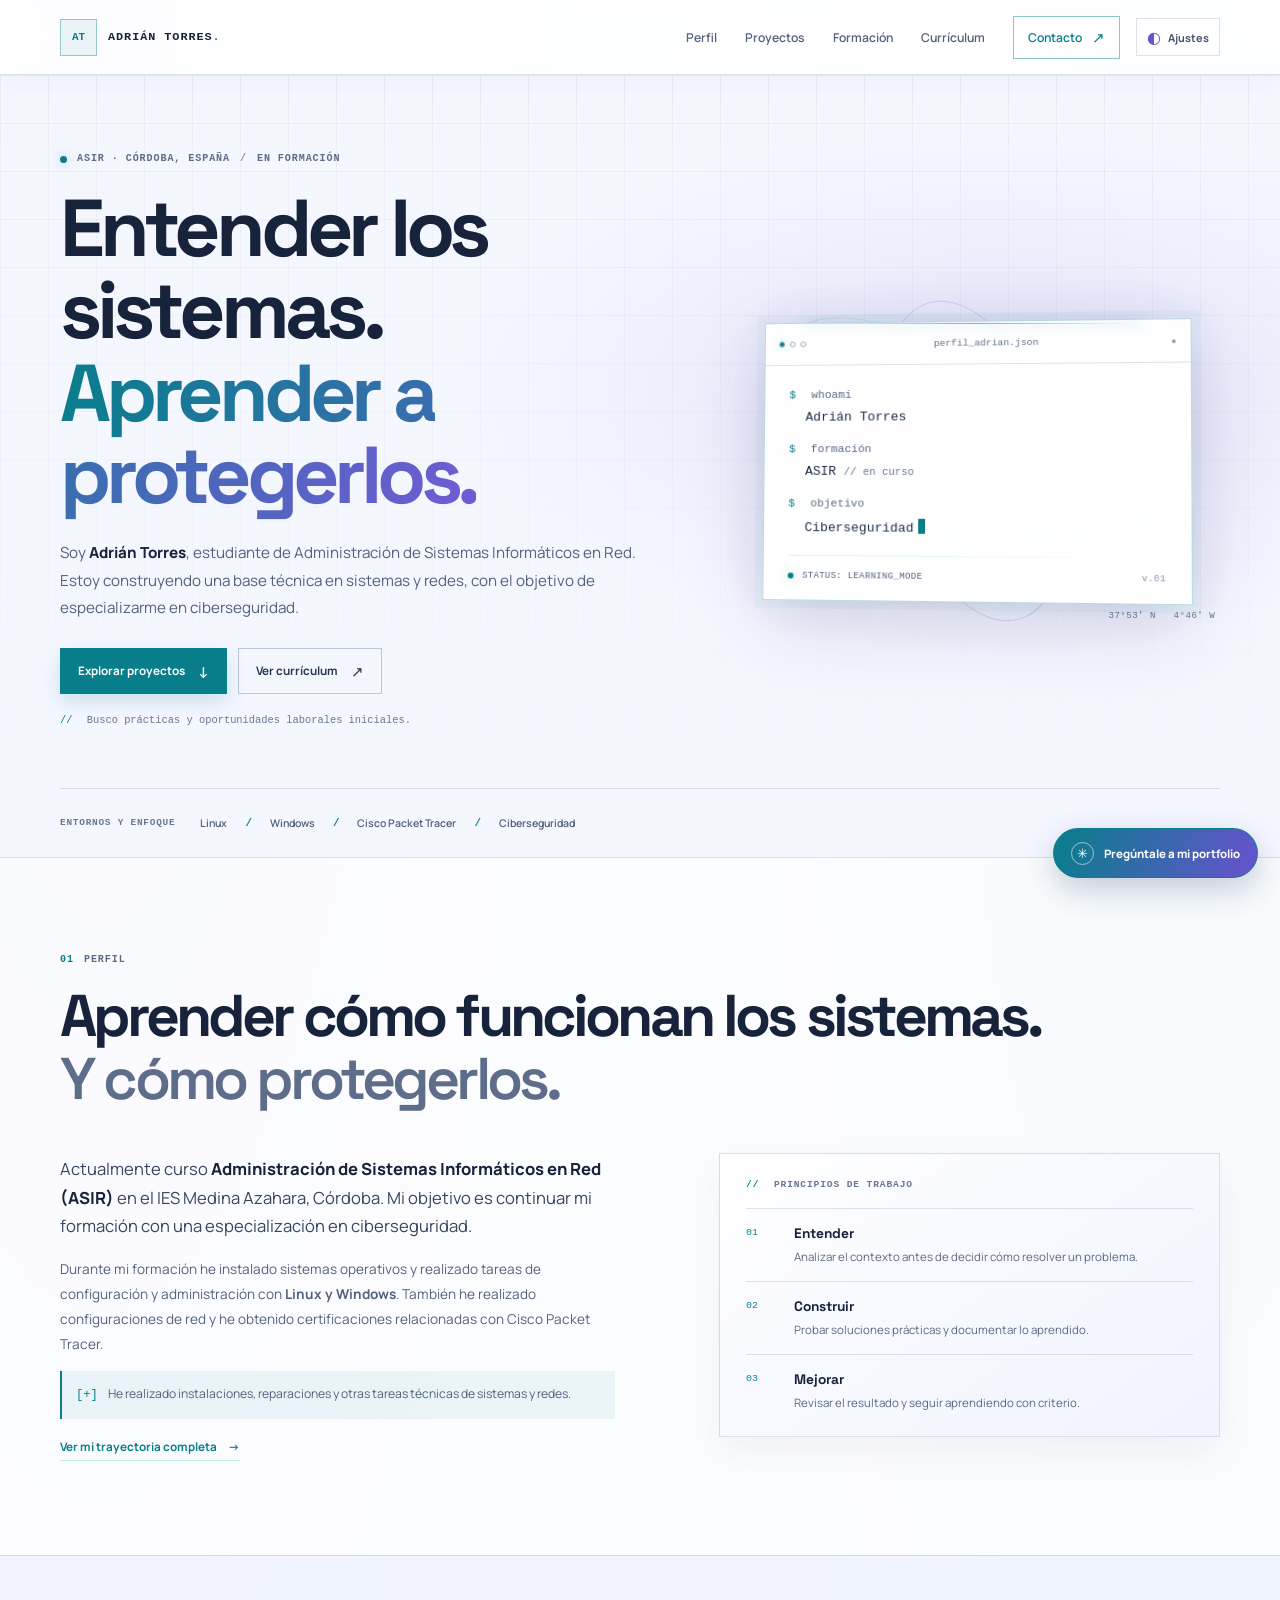
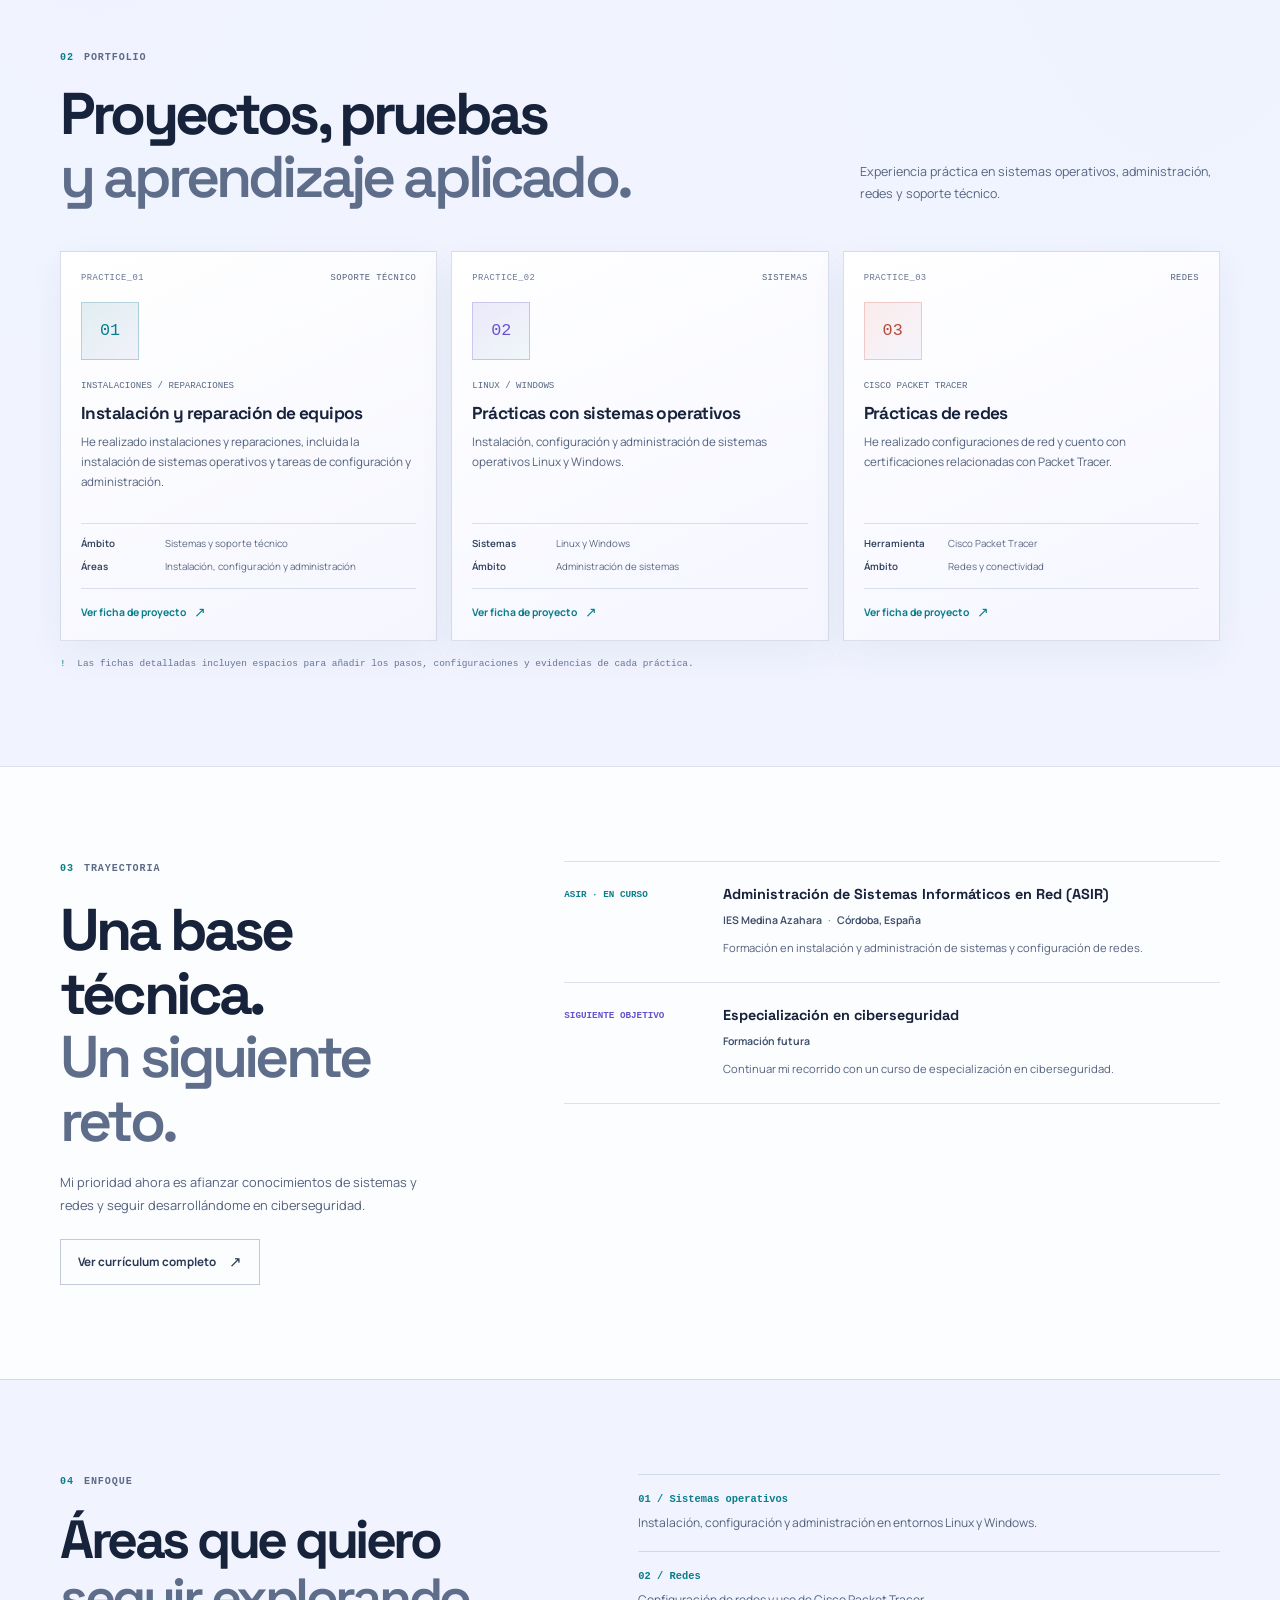
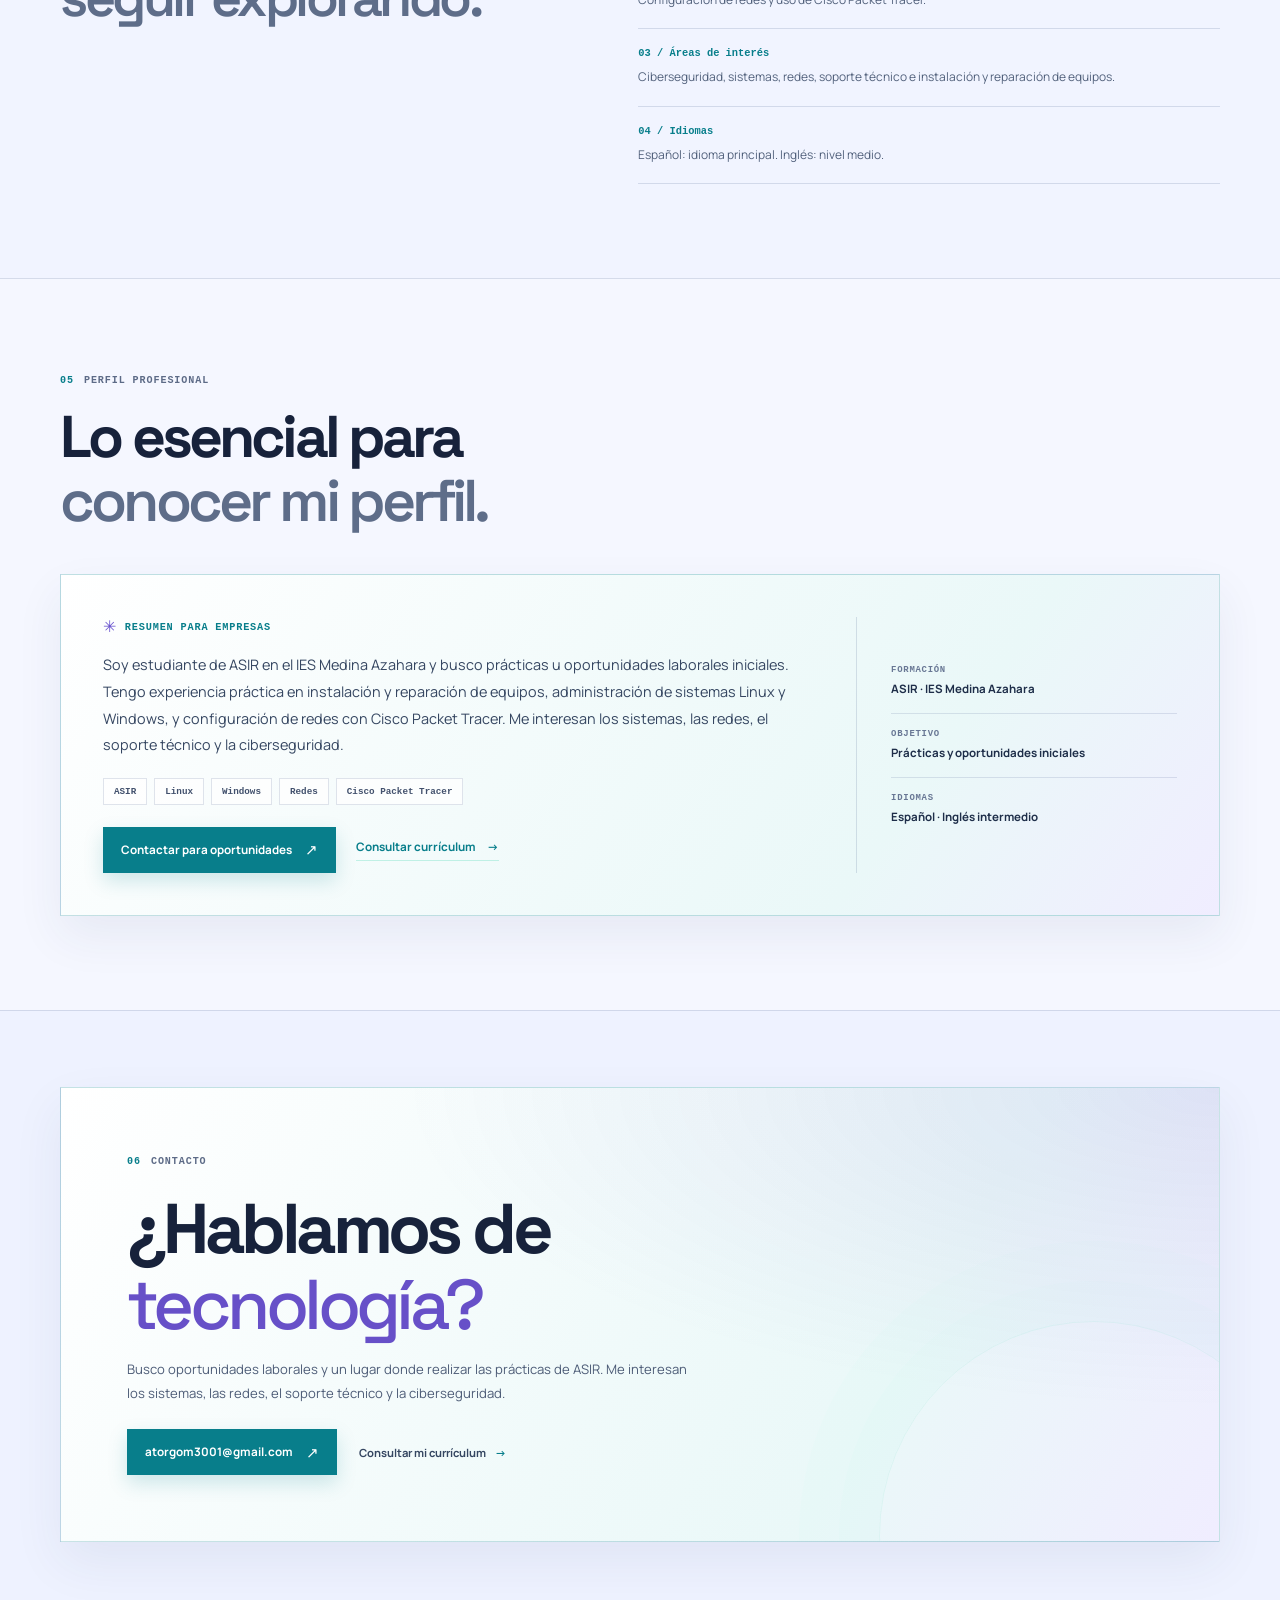
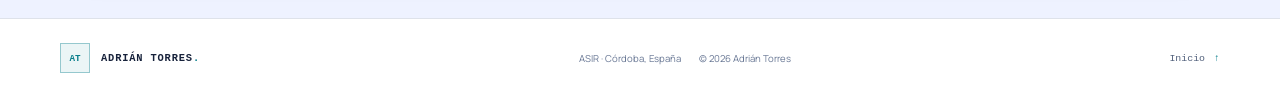
==== index.html @ 6e9e75c2 "Add files via upload" ====
<!doctype html>
<html lang="es">
  <head>
    <meta charset="utf-8">
    <meta name="viewport" content="width=device-width, initial-scale=1">
    <meta name="theme-color" content="#f5f7ff">
    <script>
      try {
        const savedTheme = localStorage.getItem("portfolio-theme");
        const savedLanguage = localStorage.getItem("portfolio-language");
        const savedMotion = localStorage.getItem("portfolio-motion");
        document.documentElement.dataset.theme = savedTheme === "dark" ? "dark" : "light";
        document.documentElement.dataset.animations = savedMotion === "off" ? "off" : "on";
        document.documentElement.lang = savedLanguage === "en" ? "en" : "es";
      } catch (_) {
        document.documentElement.dataset.theme = "light";
        document.documentElement.dataset.animations = "on";
      }
    </script>
    <meta name="description" content="Portfolio de Adrián Torres, estudiante de Administración de Sistemas Informáticos en Red con interés en ciberseguridad.">
    <meta property="og:type" content="website">
    <meta property="og:title" content="Adrián Torres — Sistemas y ciberseguridad">
    <meta property="og:description" content="Formación, proyectos y trayectoria de Adrián Torres.">
    <title>Adrián Torres — Sistemas y ciberseguridad</title>
    <link rel="icon" href="assets/favicon.svg" type="image/svg+xml">
    <link rel="preconnect" href="https://fonts.googleapis.com">
    <link rel="preconnect" href="https://fonts.gstatic.com" crossorigin>
    <link href="https://fonts.googleapis.com/css2?family=Manrope:wght@400;500;600;700;800&family=Space+Grotesk:wght@400;500;600;700&display=swap" rel="stylesheet">
    <link rel="stylesheet" href="css/styles.css">
    <script src="js/assistant-config.js" defer></script>
    <script src="js/main.js" defer></script>
  </head>

  <body>
    <a class="skip-link" href="#contenido">Saltar al contenido</a>

    <header class="site-header" id="inicio">
      <div class="container nav-shell">
        <a class="brand" href="#inicio" aria-label="Adrián Torres, inicio">
          <span class="brand-mark" aria-hidden="true">AT</span>
          <span class="brand-name">ADRIÁN TORRES<span class="brand-period">.</span></span>
        </a>

        <button class="menu-toggle" type="button" aria-expanded="false" aria-controls="primary-navigation">
          <span class="menu-toggle-label">Menú</span>
          <span class="menu-icon" aria-hidden="true"><span></span><span></span></span>
        </button>

        <nav class="nav-links" id="primary-navigation" aria-label="Navegación principal">
          <a href="#perfil">Perfil</a>
          <a href="#proyectos">Proyectos</a>
          <a href="#formacion">Formación</a>
          <a href="curriculum.html">Currículum</a>
          <a class="nav-cta" href="#contacto">Contacto <span aria-hidden="true">↗</span></a>
          <details class="preferences">
            <summary><span class="preferences-symbol" aria-hidden="true">◐</span><span>Ajustes</span></summary>
            <div class="preferences-panel">
              <fieldset class="preference-group">
                <legend>Idioma</legend>
                <div class="preference-options"><button type="button" data-language-choice="es" aria-pressed="true">ES</button><button type="button" data-language-choice="en" aria-pressed="false">EN</button></div>
              </fieldset>
              <fieldset class="preference-group">
                <legend>Aspecto</legend>
                <div class="preference-options"><button type="button" data-theme-choice="light" aria-pressed="true">Claro</button><button type="button" data-theme-choice="dark" aria-pressed="false">Oscuro</button></div>
              </fieldset>
              <fieldset class="preference-group">
                <legend>Movimiento</legend>
                <button class="motion-toggle" type="button" data-motion-toggle aria-pressed="true"><span class="motion-indicator" aria-hidden="true"></span><span data-motion-label>Animaciones: activadas</span></button>
              </fieldset>
            </div>
          </details>
        </nav>
      </div>
    </header>

    <main id="contenido">
      <section class="hero" aria-labelledby="hero-title">
        <div class="hero-grid container">
          <div class="hero-copy">
            <p class="eyebrow"><span class="status-dot" aria-hidden="true"></span> ASIR · Córdoba, España <span class="eyebrow-divider">/</span> En formación</p>
            <h1 id="hero-title">Entender los sistemas.<br><span class="highlight">Aprender a protegerlos.</span></h1>
            <p class="hero-intro">
              Soy <strong>Adrián Torres</strong>, estudiante de Administración de Sistemas Informáticos en Red.
              Estoy construyendo una base técnica en sistemas y redes, con el objetivo de especializarme en ciberseguridad.
            </p>
            <div class="hero-actions">
              <a class="button button-primary" href="#proyectos">Explorar proyectos <span aria-hidden="true">↓</span></a>
              <a class="button button-outline" href="curriculum.html">Ver currículum <span aria-hidden="true">↗</span></a>
            </div>
            <p class="hero-note"><span aria-hidden="true">//</span> Busco prácticas y oportunidades laborales iniciales.</p>
          </div>

          <div class="hero-visual" aria-label="Panel de perfil de Adrián Torres">
            <div class="visual-grid" aria-hidden="true"></div>
            <div class="scan-line" aria-hidden="true"></div>
            <div class="terminal-card">
              <div class="terminal-topbar">
                <span class="terminal-lights" aria-hidden="true"><i></i><i></i><i></i></span>
                <span>perfil_adrian.json</span>
                <span class="terminal-lock" aria-hidden="true">●</span>
              </div>
              <div class="terminal-body" aria-label="Datos del perfil">
                <p><span class="terminal-prompt">$</span> whoami</p>
                <p class="terminal-value">Adrián Torres</p>
                <p><span class="terminal-prompt">$</span> formación</p>
                <p class="terminal-value">ASIR <span class="terminal-comment">// en curso</span></p>
                <p><span class="terminal-prompt">$</span> objetivo</p>
                <p class="terminal-value">Ciberseguridad<span class="cursor" aria-hidden="true"></span></p>
                <div class="terminal-divider"></div>
                <div class="terminal-status"><span class="status-dot" aria-hidden="true"></span><span>STATUS: LEARNING_MODE</span><span class="terminal-version">v.01</span></div>
              </div>
            </div>
            <div class="visual-coordinate" aria-hidden="true">37°53' N&nbsp;&nbsp; 4°46' W</div>
            <div class="visual-orbit orbit-a" aria-hidden="true"></div>
            <div class="visual-orbit orbit-b" aria-hidden="true"></div>
          </div>
        </div>

        <div class="hero-bottom container" aria-label="Áreas de interés">
          <span class="hero-bottom-label">Entornos y enfoque</span>
          <span>Linux</span><span class="separator" aria-hidden="true">/</span>
          <span>Windows</span><span class="separator" aria-hidden="true">/</span>
          <span>Cisco Packet Tracer</span><span class="separator" aria-hidden="true">/</span>
          <span>Ciberseguridad</span>
        </div>
      </section>

      <section class="section section-about" id="perfil" aria-labelledby="about-title">
        <div class="container">
          <div class="section-heading">
            <p class="eyebrow"><span class="section-index">01</span> Perfil</p>
            <h2 id="about-title">Aprender cómo funcionan los sistemas.<br><span class="muted-heading">Y cómo protegerlos.</span></h2>
          </div>
          <div class="about-grid">
            <div class="about-text">
              <p class="lead-copy">
                Actualmente curso <strong>Administración de Sistemas Informáticos en Red (ASIR)</strong>
                en el IES Medina Azahara, Córdoba. Mi objetivo es continuar mi formación con una especialización en ciberseguridad.
              </p>
              <p>
                Durante mi formación he instalado sistemas operativos y realizado tareas de configuración y administración
                con <strong>Linux y Windows</strong>. También he realizado configuraciones de red y he obtenido
                certificaciones relacionadas con Cisco Packet Tracer.
              </p>
              <p class="about-note"><span aria-hidden="true">[+]</span> He realizado instalaciones, reparaciones y otras tareas técnicas de sistemas y redes.</p>
              <a class="inline-link" href="curriculum.html">Ver mi trayectoria completa <span aria-hidden="true">→</span></a>
            </div>
            <div class="values-card">
              <p class="card-overline"><span aria-hidden="true">//</span> Principios de trabajo</p>
              <div class="value-row"><span class="value-number">01</span><div><h3>Entender</h3><p>Analizar el contexto antes de decidir cómo resolver un problema.</p></div></div>
              <div class="value-row"><span class="value-number">02</span><div><h3>Construir</h3><p>Probar soluciones prácticas y documentar lo aprendido.</p></div></div>
              <div class="value-row"><span class="value-number">03</span><div><h3>Mejorar</h3><p>Revisar el resultado y seguir aprendiendo con criterio.</p></div></div>
            </div>
          </div>
        </div>
      </section>

      <section class="section section-work" id="proyectos" aria-labelledby="projects-title">
        <div class="container">
          <div class="section-heading heading-inline">
            <div><p class="eyebrow"><span class="section-index">02</span> Portfolio</p><h2 id="projects-title">Proyectos, pruebas<br><span class="muted-heading">y aprendizaje aplicado.</span></h2></div>
            <p class="heading-aside">Experiencia práctica en sistemas operativos, administración, redes y soporte técnico.</p>
          </div>

          <div class="project-grid">
            <article class="project-card project-template">
              <div class="project-card-top"><span class="project-index">PRACTICE_01</span><span class="project-state">SOPORTE TÉCNICO</span></div>
              <div class="project-icon" aria-hidden="true">01</div>
              <p class="project-type">INSTALACIONES / REPARACIONES</p>
              <h3>Instalación y reparación de equipos</h3>
              <p class="project-description">He realizado instalaciones y reparaciones, incluida la instalación de sistemas operativos y tareas de configuración y administración.</p>
              <div class="project-details"><p><strong>Ámbito</strong><span>Sistemas y soporte técnico</span></p><p><strong>Áreas</strong><span>Instalación, configuración y administración</span></p></div>
              <a class="project-link" href="curriculum.html#portfolio">Ver ficha de proyecto <span aria-hidden="true">↗</span></a>
            </article>

            <article class="project-card project-template">
              <div class="project-card-top"><span class="project-index">PRACTICE_02</span><span class="project-state">SISTEMAS</span></div>
              <div class="project-icon icon-network" aria-hidden="true">02</div>
              <p class="project-type">LINUX / WINDOWS</p>
              <h3>Prácticas con sistemas operativos</h3>
              <p class="project-description">Instalación, configuración y administración de sistemas operativos Linux y Windows.</p>
              <div class="project-details"><p><strong>Sistemas</strong><span>Linux y Windows</span></p><p><strong>Ámbito</strong><span>Administración de sistemas</span></p></div>
              <a class="project-link" href="curriculum.html#portfolio">Ver ficha de proyecto <span aria-hidden="true">↗</span></a>
            </article>

            <article class="project-card project-template">
              <div class="project-card-top"><span class="project-index">PRACTICE_03</span><span class="project-state">REDES</span></div>
              <div class="project-icon icon-code" aria-hidden="true">03</div>
              <p class="project-type">CISCO PACKET TRACER</p>
              <h3>Prácticas de redes</h3>
              <p class="project-description">He realizado configuraciones de red y cuento con certificaciones relacionadas con Packet Tracer.</p>
              <div class="project-details"><p><strong>Herramienta</strong><span>Cisco Packet Tracer</span></p><p><strong>Ámbito</strong><span>Redes y conectividad</span></p></div>
              <a class="project-link" href="curriculum.html#portfolio">Ver ficha de proyecto <span aria-hidden="true">↗</span></a>
            </article>
          </div>
          <p class="section-footnote"><span aria-hidden="true">!</span> Las fichas detalladas incluyen espacios para añadir los pasos, configuraciones y evidencias de cada práctica.</p>
        </div>
      </section>

      <section class="section section-experience" id="formacion" aria-labelledby="education-title">
        <div class="container experience-grid">
          <div class="experience-intro">
            <p class="eyebrow"><span class="section-index">03</span> Trayectoria</p>
            <h2 id="education-title">Una base técnica.<br><span class="muted-heading">Un siguiente reto.</span></h2>
            <p>Mi prioridad ahora es afianzar conocimientos de sistemas y redes y seguir desarrollándome en ciberseguridad.</p>
            <a class="button button-outline" href="curriculum.html">Ver currículum completo <span aria-hidden="true">↗</span></a>
          </div>
          <div class="timeline">
            <article class="timeline-item">
              <div class="timeline-date">ASIR · EN CURSO</div>
              <div><h3>Administración de Sistemas Informáticos en Red (ASIR)</h3><p class="timeline-org">IES Medina Azahara <span>·</span> Córdoba, España</p><p>Formación en instalación y administración de sistemas y configuración de redes.</p></div>
            </article>
            <article class="timeline-item timeline-next">
              <div class="timeline-date">SIGUIENTE OBJETIVO</div>
              <div><h3>Especialización en ciberseguridad</h3><p class="timeline-org">Formación futura</p><p>Continuar mi recorrido con un curso de especialización en ciberseguridad.</p></div>
            </article>
          </div>
        </div>
      </section>

      <section class="section section-skills" id="intereses" aria-labelledby="skills-title">
        <div class="container skills-grid">
          <div><p class="eyebrow"><span class="section-index">04</span> Enfoque</p><h2 id="skills-title">Áreas que quiero<br><span class="muted-heading">seguir explorando.</span></h2></div>
          <div class="skills-content">
            <div class="skill-group"><h3>01 / Sistemas operativos</h3><p>Instalación, configuración y administración en entornos Linux y Windows.</p></div>
            <div class="skill-group"><h3>02 / Redes</h3><p>Configuración de redes y uso de Cisco Packet Tracer.</p></div>
            <div class="skill-group"><h3>03 / Áreas de interés</h3><p>Ciberseguridad, sistemas, redes, soporte técnico e instalación y reparación de equipos.</p></div>
            <div class="skill-group"><h3>04 / Idiomas</h3><p>Español: idioma principal. Inglés: nivel medio.</p></div>
          </div>
        </div>
      </section>

      <section class="section section-employer" id="resumen-empresa" aria-labelledby="employer-title">
        <div class="container">
          <div class="section-heading">
            <p class="eyebrow"><span class="section-index">05</span> Perfil profesional</p>
            <h2 id="employer-title">Lo esencial para<br><span class="muted-heading">conocer mi perfil.</span></h2>
          </div>
          <div class="employer-summary-card">
            <div class="employer-summary-main">
              <p class="summary-label"><span aria-hidden="true">✳</span> Resumen para empresas</p>
              <p class="summary-copy">Soy estudiante de ASIR en el IES Medina Azahara y busco prácticas u oportunidades laborales iniciales. Tengo experiencia práctica en instalación y reparación de equipos, administración de sistemas Linux y Windows, y configuración de redes con Cisco Packet Tracer. Me interesan los sistemas, las redes, el soporte técnico y la ciberseguridad.</p>
        <div class="summary-tags" aria-label="Áreas y herramientas"><span>ASIR</span><span>Linux</span><span>Windows</span><span>Redes</span><span>Cisco Packet Tracer</span></div>
              <div class="summary-actions">
                <a class="button button-primary" href="mailto:atorgom3001@gmail.com?subject=Oportunidad%20profesional">Contactar para oportunidades <span aria-hidden="true">↗</span></a>
                <a class="inline-link" href="curriculum.html">Consultar currículum <span aria-hidden="true">→</span></a>
              </div>
            </div>
            <aside class="employer-facts" aria-label="Datos destacados">
              <div><span>Formación</span><strong>ASIR · IES Medina Azahara</strong></div>
              <div><span>Objetivo</span><strong>Prácticas y oportunidades iniciales</strong></div>
              <div><span>Idiomas</span><strong>Español · Inglés intermedio</strong></div>
            </aside>
          </div>
        </div>
      </section>

      <section class="contact-section" id="contacto" aria-labelledby="contact-title">
        <div class="container contact-card">
          <p class="eyebrow"><span class="section-index">06</span> Contacto</p>
          <h2 id="contact-title">¿Hablamos de<br><span>tecnología?</span></h2>
          <p class="contact-copy">Busco oportunidades laborales y un lugar donde realizar las prácticas de ASIR. Me interesan los sistemas, las redes, el soporte técnico y la ciberseguridad.</p>
          <div class="contact-actions">
            <a class="button button-primary" href="mailto:atorgom3001@gmail.com?subject=Oportunidad%20profesional">atorgom3001@gmail.com <span aria-hidden="true">↗</span></a>
            <a class="contact-secondary" href="curriculum.html">Consultar mi currículum <span aria-hidden="true">→</span></a>
          </div>
        </div>
      </section>
    </main>

    <footer class="site-footer">
      <div class="container footer-inner">
        <a class="brand footer-brand" href="#inicio"><span class="brand-mark" aria-hidden="true">AT</span><span class="brand-name">ADRIÁN TORRES<span class="brand-period">.</span></span></a>
        <p><span>ASIR · Córdoba, España</span><span>© <span id="current-year"></span> Adrián Torres</span></p>
        <a class="back-top" href="#inicio">Inicio <span aria-hidden="true">↑</span></a>
      </div>
    </footer>

    <div class="assistant-widget" data-assistant-widget>
      <button class="assistant-launcher" type="button" data-assistant-open aria-expanded="false" aria-controls="assistant-panel">
        <span class="assistant-launcher-icon" aria-hidden="true">✳</span><span>Pregúntale a mi portfolio</span>
      </button>
      <section class="assistant-panel" id="assistant-panel" data-assistant-panel aria-labelledby="assistant-title" hidden>
        <header class="assistant-header">
          <div><p class="assistant-overline"><span class="assistant-live-dot" aria-hidden="true"></span> Asistente del portfolio</p><h2 id="assistant-title">¿Qué quieres saber de Adrián?</h2></div>
          <button class="assistant-close" type="button" data-assistant-close aria-label="Cerrar asistente">×</button>
        </header>
        <p class="assistant-scope">Responde solo sobre Adrián y la información publicada en este portfolio.</p>
        <div class="assistant-suggestions" data-assistant-suggestions aria-label="Preguntas sugeridas">
          <button type="button" data-assistant-question-es="¿Qué conocimientos tiene Adrián?" data-assistant-question-en="What skills does Adrián have?">¿Qué conocimientos tiene?</button>
          <button type="button" data-assistant-question-es="¿Qué oportunidades busca Adrián?" data-assistant-question-en="What opportunities is Adrián looking for?">¿Qué oportunidades busca?</button>
          <button type="button" data-assistant-question-es="¿Qué proyectos aparecen en el portfolio?" data-assistant-question-en="What projects are in the portfolio?">¿Qué proyectos aparecen?</button>
        </div>
        <div class="assistant-messages" data-assistant-messages role="log" aria-live="polite" aria-relevant="additions">
          <p class="assistant-welcome">Hola. Puedo responder preguntas sobre el perfil, los conocimientos, la formación y los proyectos de Adrián.</p>
        </div>
        <p class="assistant-status" data-assistant-status role="status" aria-live="polite"></p>
        <form class="assistant-form" data-assistant-form>
          <label class="sr-only" for="assistant-question">Escribe una pregunta sobre Adrián</label>
          <input id="assistant-question" name="question" type="text" maxlength="500" placeholder="Escribe una pregunta sobre Adrián…" autocomplete="off" required>
          <button type="submit" aria-label="Enviar pregunta">Enviar <span aria-hidden="true">↑</span></button>
        </form>
        <p class="assistant-privacy">Asistente IA · Las preguntas se envían a un servicio de IA; no incluyas información personal o sensible.</p>
      </section>
    </div>
  </body>
</html>
---- css/styles.css ----
@charset "UTF-8";

:root {
  color-scheme: light;
  font-family: "Manrope", Inter, "Segoe UI", Roboto, Helvetica, Arial, sans-serif;
  font-synthesis: none;
  text-rendering: optimizeLegibility;
  --bg: #f5f7ff;
  --bg-raised: #ffffff;
  --panel: #ffffff;
  --panel-soft: #edf1ff;
  --ink: #17223b;
  --text: #45536e;
  --muted: #687794;
  --line: rgb(52 75 125 / 16%);
  --cyan: #087e8b;
  --blue: #6852ce;
  --content: 1160px;
  --mono: "SFMono-Regular", Consolas, "Liberation Mono", monospace;
}

*, *::before, *::after { box-sizing: border-box; }
html { scroll-behavior: smooth; scroll-padding-top: 88px; }
body { min-width: 320px; margin: 0; overflow-x: hidden; background: radial-gradient(ellipse at 12% 4%, rgb(105 88 170 / 8%), transparent 30%), var(--bg); color: var(--ink); }
body, button, a { -webkit-tap-highlight-color: transparent; }
::selection { background: rgb(119 224 199 / 30%); color: #fff; }
img { display: block; max-width: 100%; }
a { color: inherit; }
button { font: inherit; }

.container { width: min(var(--content), calc(100% - 64px)); margin-inline: auto; }
.skip-link { position: fixed; z-index: 30; top: 12px; left: 12px; transform: translateY(-160%); padding: 11px 15px; border: 1px solid var(--cyan); background: var(--bg); color: var(--ink); font-weight: 700; }
.skip-link:focus { transform: translateY(0); }
:focus-visible { outline: 3px solid var(--cyan); outline-offset: 4px; }

.site-header { position: sticky; z-index: 10; top: 0; border-bottom: 1px solid var(--line); background: rgb(8 12 24 / 92%); backdrop-filter: blur(16px); }
.nav-shell { min-height: 74px; display: flex; align-items: center; justify-content: space-between; gap: 28px; }
.brand { display: inline-flex; align-items: center; gap: 11px; text-decoration: none; }
.brand-mark { width: 37px; height: 37px; display: grid; place-items: center; border: 1px solid rgb(119 224 199 / 45%); background: rgb(119 224 199 / 7%); color: var(--cyan); font-family: var(--mono); font-size: .68rem; font-weight: 700; }
.brand-name { color: var(--ink); font-family: var(--mono); font-size: .74rem; font-weight: 700; letter-spacing: .08em; }
.brand-period { color: var(--cyan); }
.nav-links { display: flex; align-items: center; gap: 28px; }
.nav-links a { color: #9db0c1; font-size: .76rem; font-weight: 600; text-decoration: none; transition: color .16s ease; }
.nav-links a:hover, .nav-links a[aria-current="page"] { color: var(--cyan); }
.nav-links .nav-cta { display: inline-flex; align-items: center; gap: 10px; padding: 10px 14px; border: 1px solid rgb(119 224 199 / 45%); color: var(--cyan); }
.nav-links .nav-cta:hover { background: rgb(119 224 199 / 10%); }
.nav-cta span { font-size: .95rem; }
.menu-toggle { display: none; }

.hero { position: relative; overflow: hidden; padding: 76px 0 0; background: radial-gradient(ellipse at 77% 42%, rgb(105 88 170 / 17%), transparent 39%), var(--bg); isolation: isolate; }
.hero::before { position: absolute; z-index: -1; inset: 0; background-image: linear-gradient(rgb(165 177 205 / 5%) 1px, transparent 1px), linear-gradient(90deg, rgb(165 177 205 / 5%) 1px, transparent 1px); background-size: 48px 48px; mask-image: linear-gradient(to bottom, #000 0%, transparent 92%); content: ""; }
.hero-grid { min-height: 505px; display: grid; grid-template-columns: minmax(0, 1.08fr) minmax(360px, .92fr); align-items: center; gap: clamp(44px, 7vw, 90px); }
.hero-copy { position: relative; z-index: 1; padding-bottom: 42px; }
.eyebrow { display: flex; align-items: center; flex-wrap: wrap; gap: 10px; margin: 0 0 21px; color: #94a9bb; font-family: var(--mono); font-size: .63rem; font-weight: 600; letter-spacing: .09em; line-height: 1.6; text-transform: uppercase; }
.status-dot { width: 7px; height: 7px; flex: 0 0 auto; border-radius: 50%; background: var(--cyan); box-shadow: 0 0 12px rgb(119 224 199 / 65%); animation: status-pulse 2.8s ease-in-out infinite; }
.eyebrow-divider { color: #60798d; }
.section-index { color: var(--cyan); }
h1, h2, h3, p { margin-top: 0; }
h1 { max-width: 750px; margin-bottom: 22px; color: var(--ink); font-family: "Space Grotesk", "Manrope", sans-serif; font-size: clamp(3.25rem, 6.3vw, 5.8rem); font-weight: 700; letter-spacing: -.065em; line-height: 1.02; animation: heading-enter .85s cubic-bezier(.2, .75, .25, 1) both; }
h2, h3 { font-family: "Space Grotesk", "Manrope", sans-serif; font-weight: 700; }
.highlight { color: var(--cyan); background: linear-gradient(100deg, var(--cyan), #b6aaff 48%, var(--cyan)); background-size: 220% auto; -webkit-background-clip: text; background-clip: text; -webkit-text-fill-color: transparent; font-weight: 700; animation: text-glide 6s ease-in-out infinite; }
.hero-intro { max-width: 610px; margin-bottom: 26px; color: #b5bfd1; font-size: .95rem; line-height: 1.82; animation: heading-enter .85s .14s cubic-bezier(.2, .75, .25, 1) both; }
.hero-intro strong { color: var(--ink); font-weight: 750; }
.hero-actions { display: flex; align-items: center; flex-wrap: wrap; gap: 11px; animation: heading-enter .85s .26s cubic-bezier(.2, .75, .25, 1) both; }
.button { min-height: 46px; display: inline-flex; align-items: center; justify-content: center; gap: 13px; padding: 0 17px; border: 1px solid transparent; font-size: .73rem; font-weight: 700; text-decoration: none; transition: transform .16s ease, background .16s ease, border-color .16s ease, color .16s ease; }
.button:hover { transform: translateY(-2px); }
.button-primary { border-color: var(--cyan); background: var(--cyan); color: #07141d; }
.button-primary:hover { background: #a4f7f7; }
.button-primary span, .button-outline span { font-size: .94rem; }
.button-outline { border-color: rgb(144 174 198 / 35%); color: var(--ink); }
.button-outline:hover { border-color: var(--cyan); color: var(--cyan); }
.hero-note { margin: 18px 0 0; color: #8298aa; font-family: var(--mono); font-size: .65rem; line-height: 1.7; }
.hero-note span { margin-right: 8px; color: var(--cyan); }

.hero-visual { position: relative; min-height: 420px; display: grid; place-items: center; perspective: 1000px; }
.visual-grid { position: absolute; inset: 8% 0; background: radial-gradient(circle, rgb(119 224 199 / 42%) 1px, transparent 1.5px); background-size: 19px 19px; opacity: .25; mask-image: radial-gradient(ellipse, #000 0, transparent 66%); }
.scan-line { position: absolute; z-index: 2; top: 17%; left: 15%; width: 70%; height: 1px; background: linear-gradient(90deg, transparent, var(--cyan), transparent); opacity: .55; box-shadow: 0 0 14px var(--cyan); animation: scan 6s ease-in-out infinite alternate; }
.terminal-card { position: relative; z-index: 1; width: min(430px, 100%); border: 1px solid rgb(119 224 199 / 32%); background: rgb(15 22 41 / 94%); box-shadow: 0 0 0 8px rgb(119 224 199 / 3%), 0 26px 90px rgb(0 0 0 / 32%), 0 0 55px rgb(105 88 170 / 14%); transform: rotateY(-5deg) rotateX(2deg); animation: terminal-float 7s ease-in-out infinite; }
.terminal-topbar { min-height: 43px; display: flex; align-items: center; justify-content: space-between; gap: 12px; padding: 0 14px; border-bottom: 1px solid var(--line); color: #8da4b7; font-family: var(--mono); font-size: .61rem; }
.terminal-lights { display: flex; gap: 5px; }
.terminal-lights i { width: 6px; height: 6px; display: block; border: 1px solid #6b8295; border-radius: 50%; }
.terminal-lights i:first-child { border-color: var(--cyan); background: var(--cyan); box-shadow: 0 0 7px rgb(119 224 199 / 65%); }
.terminal-lock { color: #688095; font-size: .5rem; }
.terminal-body { padding: 23px 25px 19px; font-family: var(--mono); }
.terminal-body > p { margin-bottom: 9px; color: #91a8bb; font-size: .72rem; }
.terminal-prompt { padding-right: 9px; color: var(--cyan); }
.terminal-body .terminal-value { margin: 0 0 18px 17px; color: #e3edf5; font-size: .83rem; }
.terminal-comment { color: #71899c; font-size: .68rem; }
.cursor { width: 7px; height: 15px; display: inline-block; margin-left: 5px; vertical-align: -2px; background: var(--cyan); animation: blink 1.1s steps(2, start) infinite; }
.terminal-divider { height: 1px; margin: 20px 0 14px; background: linear-gradient(90deg, rgb(119 224 199 / 30%), transparent); }
.terminal-status { display: flex; align-items: center; gap: 9px; color: #8ba2b5; font-size: .57rem; letter-spacing: .04em; }
.terminal-status .status-dot { width: 6px; height: 6px; }
.terminal-version { margin-left: auto; color: #5c7386; }
.visual-coordinate { position: absolute; right: 1%; bottom: 12%; color: #6f879a; font-family: var(--mono); font-size: .57rem; letter-spacing: .05em; }
.visual-orbit { position: absolute; width: 330px; height: 330px; border: 1px solid rgb(119 224 199 / 13%); border-radius: 50%; transform: rotate(-25deg) scaleY(.44); }
.orbit-a { width: 440px; height: 440px; transform: rotate(35deg) scaleY(.38); }
.orbit-b { border-color: rgb(169 156 246 / 18%); transform: rotate(74deg) scaleY(.51); }
.hero-bottom { min-height: 69px; display: flex; align-items: center; flex-wrap: wrap; gap: 10px 18px; margin-top: 16px; border-top: 1px solid var(--line); color: #94a8ba; font-size: .66rem; font-weight: 600; }
.hero-bottom-label { margin-right: 7px; color: #637a8e; font-family: var(--mono); font-size: .59rem; letter-spacing: .08em; text-transform: uppercase; }
.separator { color: var(--cyan); font-family: var(--mono); font-size: .68rem; }

.section { position: relative; padding-block: 94px; border-top: 1px solid var(--line); }
.section-about, .section-experience { background: #081521; }
.section-work, .section-skills { background: #091725; }
.section-heading { margin-bottom: 42px; }
.section-heading .eyebrow { margin-bottom: 16px; }
h2 { margin-bottom: 0; color: var(--ink); font-size: clamp(2.35rem, 4.6vw, 4rem); font-weight: 700; letter-spacing: -.065em; line-height: 1.08; }
.muted-heading { color: #aab4ca; font-weight: 600; }
.about-grid { display: grid; grid-template-columns: 1fr .9fr; align-items: start; gap: clamp(45px, 8vw, 115px); }
.about-text { max-width: 555px; padding-top: 2px; }
.about-text p { color: #9db0c0; font-size: .85rem; line-height: 1.85; }
.about-text .lead-copy { margin-bottom: 16px; color: #c4d1dc; font-size: 1.04rem; line-height: 1.72; }
.lead-copy strong { color: var(--ink); font-weight: 750; }
.about-note { padding: 12px 14px; border-left: 2px solid var(--cyan); background: rgb(119 224 199 / 5%); font-size: .76rem !important; }
.about-note span { padding-right: 8px; color: var(--cyan); font-family: var(--mono); }
.inline-link { display: inline-flex; align-items: center; gap: 11px; margin-top: 8px; padding-bottom: 5px; border-bottom: 1px solid rgb(119 224 199 / 42%); color: var(--cyan); font-size: .73rem; font-weight: 700; text-decoration: none; }
.inline-link span { transition: transform .16s ease; }
.inline-link:hover span { transform: translateX(4px); }
.values-card { padding: 25px 26px 9px; border: 1px solid var(--line); background: linear-gradient(145deg, rgb(16 38 58 / 86%), rgb(10 26 41 / 86%)); }
.card-overline { margin-bottom: 18px; color: #8399ad; font-family: var(--mono); font-size: .6rem; font-weight: 650; letter-spacing: .09em; text-transform: uppercase; }
.card-overline span { padding-right: 8px; color: var(--cyan); }
.value-row { display: grid; grid-template-columns: 35px 1fr; gap: 13px; padding: 15px 0; border-top: 1px solid var(--line); }
.value-number { padding-top: 3px; color: var(--cyan); font-family: var(--mono); font-size: .62rem; }
.value-row h3 { margin-bottom: 5px; color: var(--ink); font-size: .86rem; }
.value-row p { margin: 0; color: #91a5b7; font-size: .72rem; line-height: 1.65; }

.heading-inline { display: flex; align-items: end; justify-content: space-between; gap: 30px; }
.heading-aside { max-width: 360px; margin: 0 0 4px; color: #94a8ba; font-size: .78rem; line-height: 1.75; }
.project-grid { display: grid; grid-template-columns: repeat(3, minmax(0, 1fr)); gap: 14px; }
.project-card { min-height: 390px; display: flex; flex-direction: column; padding: 21px 20px 19px; border: 1px solid var(--line); background: linear-gradient(155deg, rgb(20 30 52 / 95%), rgb(10 17 32 / 97%)); transition: transform .18s ease, border-color .18s ease, box-shadow .18s ease; animation: rise-in .72s cubic-bezier(.2, .75, .25, 1) both; }
.project-card:nth-child(2) { animation-delay: .12s; }
.project-card:nth-child(3) { animation-delay: .24s; }
.project-card:hover { transform: translateY(-4px); border-color: rgb(119 224 199 / 43%); box-shadow: 0 15px 42px rgb(0 0 0 / 18%), 0 0 30px rgb(119 224 199 / 5%); }
.project-card-top { display: flex; justify-content: space-between; gap: 10px; margin-bottom: 19px; color: #71889c; font-family: var(--mono); font-size: .55rem; letter-spacing: .05em; }
.project-state { color: #a9c9d7; }
.project-icon { width: 58px; height: 58px; display: grid; place-items: center; margin-bottom: 19px; border: 1px solid rgb(119 224 199 / 29%); background: linear-gradient(145deg, rgb(119 224 199 / 13%), rgb(169 156 246 / 5%)); color: var(--cyan); font-family: var(--mono); font-size: 1.05rem; }
.icon-network { color: var(--blue); border-color: rgb(169 156 246 / 32%); background: linear-gradient(145deg, rgb(169 156 246 / 15%), rgb(119 224 199 / 5%)); }
.icon-code { color: #b3c4ff; border-color: rgb(179 196 255 / 30%); background: linear-gradient(145deg, rgb(179 196 255 / 13%), rgb(119 224 199 / 5%)); }
.project-type { margin-bottom: 8px; color: #859bad; font-family: var(--mono); font-size: .57rem; line-height: 1.6; }
.project-content h3, .project-card h3 { margin-bottom: 8px; color: var(--ink); font-size: 1.08rem; font-weight: 680; letter-spacing: -.035em; }
.project-description { margin-bottom: 17px; color: #9cafbf; font-size: .73rem; line-height: 1.75; }
.project-details { display: grid; gap: 9px; margin-top: auto; padding: 13px 0; border-top: 1px solid var(--line); border-bottom: 1px solid var(--line); }
.project-details p { display: grid; grid-template-columns: 76px 1fr; gap: 8px; margin: 0; font-size: .61rem; line-height: 1.5; }
.project-details strong { color: #a9bbca; font-weight: 650; }
.project-details span { color: #7f95a8; }
.project-link { display: inline-flex; align-items: center; gap: 8px; margin-top: 14px; color: var(--cyan); font-size: .65rem; font-weight: 700; text-decoration: none; }
.project-link:hover { color: #b1fcff; }
.project-link span { font-size: .85rem; }
.section-footnote { margin: 15px 0 0; color: #758b9e; font-family: var(--mono); font-size: .59rem; line-height: 1.7; }
.section-footnote span { margin-right: 6px; color: var(--cyan); }

.experience-grid { display: grid; grid-template-columns: .76fr 1.24fr; gap: clamp(44px, 8vw, 115px); }
.experience-intro h2 { margin-bottom: 19px; }
.experience-intro > p:not(.eyebrow) { max-width: 370px; margin-bottom: 21px; color: #9eb1c0; font-size: .8rem; line-height: 1.8; }
.timeline { border-top: 1px solid var(--line); }
.timeline-item { display: grid; grid-template-columns: 138px 1fr; gap: 21px; padding: 22px 0 24px; border-bottom: 1px solid var(--line); }
.timeline-date { padding-top: 3px; color: var(--cyan); font-family: var(--mono); font-size: .58rem; font-weight: 650; line-height: 1.65; }
.timeline-item h3 { margin-bottom: 6px; color: var(--ink); font-size: .9rem; font-weight: 700; line-height: 1.45; }
.timeline-item p { margin-bottom: 0; color: #91a5b6; font-size: .7rem; line-height: 1.75; }
.timeline-item .timeline-org { margin-bottom: 9px; color: #b0bfcc; font-size: .66rem; font-weight: 650; }
.timeline-org span { padding-inline: 4px; color: #6f8799; }
.timeline-next .timeline-date { color: var(--blue); }

.skills-grid { display: grid; grid-template-columns: .9fr 1.1fr; gap: clamp(45px, 8vw, 115px); }
.skills-grid h2 { font-size: clamp(2.3rem, 4.2vw, 3.7rem); }
.skills-content { border-top: 1px solid var(--line); }
.skill-group { padding: 18px 0; border-bottom: 1px solid var(--line); }
.skill-group h3 { margin-bottom: 8px; color: var(--cyan); font-family: var(--mono); font-size: .65rem; font-weight: 650; }
.skill-group p { margin: 0; color: #9eb1c1; font-size: .75rem; line-height: 1.7; }

.contact-section { padding-block: 76px; border-top: 1px solid var(--line); background: #06101a; }
.contact-card { position: relative; overflow: hidden; padding: clamp(36px, 6vw, 66px); border: 1px solid rgb(119 224 199 / 27%); background: radial-gradient(ellipse at 100% 0, rgb(105 88 170 / 20%), transparent 50%), #0a1a29; isolation: isolate; }
.contact-card::after { position: absolute; z-index: -1; right: -90px; bottom: -210px; width: 430px; height: 430px; border: 1px solid rgb(119 224 199 / 14%); border-radius: 50%; box-shadow: 0 0 0 40px rgb(119 224 199 / 2%), 0 0 0 80px rgb(119 224 199 / 2%); content: ""; }
.contact-card .eyebrow { color: #91a7ba; }
.contact-card h2 { max-width: 740px; margin-bottom: 15px; font-size: clamp(2.8rem, 5.5vw, 4.8rem); }
.contact-card h2 span { color: var(--cyan); font-weight: 500; }
.contact-copy { max-width: 560px; margin-bottom: 24px; color: #a4b7c6; font-size: .82rem; line-height: 1.8; }
.contact-actions { display: flex; align-items: center; flex-wrap: wrap; gap: 14px 22px; }
.contact-secondary { color: #b8c7d2; font-size: .7rem; font-weight: 700; text-decoration: none; }
.contact-secondary:hover { color: var(--cyan); }
.contact-secondary span { margin-left: 7px; color: var(--cyan); }

.site-footer { border-top: 1px solid var(--line); background: #050d16; }
.footer-inner { min-height: 78px; display: flex; align-items: center; justify-content: space-between; gap: 20px; }
.footer-brand .brand-mark { width: 30px; height: 30px; font-size: .58rem; }
.footer-brand .brand-name { font-size: .65rem; }
.footer-inner > p { display: flex; flex-wrap: wrap; gap: 9px 18px; margin: 0; color: #73889a; font-size: .6rem; }
.back-top { display: inline-flex; align-items: center; gap: 9px; color: #94a9bb; font-family: var(--mono); font-size: .62rem; text-decoration: none; }
.back-top:hover { color: var(--cyan); }
.back-top span { color: var(--cyan); }

/* Currículum y plantilla para documentar proyectos. */
.cv-page { background: #07111d; }
.cv-main { min-height: calc(100vh - 153px); padding-block: 30px 78px; }
.breadcrumbs { display: flex; align-items: center; gap: 10px; margin-bottom: 22px; color: #7f94a7; font-family: var(--mono); font-size: .61rem; }
.breadcrumbs a { color: var(--cyan); text-decoration: none; }
.breadcrumbs a:hover { text-decoration: underline; }
.breadcrumbs [aria-current="page"] { color: #b4c3d0; }
.cv-heading { position: relative; overflow: hidden; padding: 39px 42px 35px; border: 1px solid var(--line); background: radial-gradient(ellipse at 88% 15%, rgb(31 98 136 / 18%), transparent 37%), #0a1a29; }
.cv-heading::after { position: absolute; top: -108px; right: 8%; width: 280px; height: 280px; border: 1px solid rgb(119 224 199 / 14%); border-radius: 50%; box-shadow: 0 0 0 25px rgb(119 224 199 / 2%); content: ""; }
.cv-heading .eyebrow { margin-bottom: 12px; }
.cv-heading h1 { margin-bottom: 6px; font-size: clamp(2.6rem, 5vw, 4.1rem); }
.cv-role { margin-bottom: 15px; color: var(--cyan); font-family: var(--mono); font-size: .83rem; }
.cv-summary { position: relative; z-index: 1; max-width: 750px; margin-bottom: 18px; color: #a4b7c6; font-size: .8rem; line-height: 1.8; }
.cv-contact-row { position: relative; z-index: 1; display: flex; flex-wrap: wrap; gap: 9px 21px; color: #869bad; font-size: .65rem; }
.cv-contact-row a { color: #b4c5d2; text-decoration: none; }
.cv-contact-row a:hover { color: var(--cyan); }
.cv-layout { display: grid; grid-template-columns: minmax(0, 1.52fr) minmax(245px, .75fr); align-items: start; border: 1px solid var(--line); border-top: 0; background: #091725; }
.cv-primary-column { padding: 34px 40px 12px; }
.cv-section { margin-bottom: 35px; }
.cv-section-intro { margin: -5px 0 19px; color: #91a6b7; font-size: .7rem; line-height: 1.75; }
.cv-section-heading { display: flex; align-items: baseline; gap: 13px; margin-bottom: 21px; padding-bottom: 11px; border-bottom: 1px solid var(--line); }
.cv-section-number { color: var(--cyan); font-family: var(--mono); font-size: .59rem; }
.cv-section-heading h2 { font-size: 1.14rem; letter-spacing: -.03em; }
.cv-entry { display: grid; grid-template-columns: 130px 1fr; gap: 20px; padding-bottom: 22px; }
.cv-entry + .cv-entry { padding-top: 4px; }
.cv-entry-date { padding-top: 3px; color: #8da2b5; font-family: var(--mono); font-size: .58rem; line-height: 1.7; }
.cv-entry-body h3 { margin-bottom: 5px; color: var(--ink); font-size: .87rem; font-weight: 700; line-height: 1.5; }
.cv-entry-body p, .cv-entry-body li { color: #99adbd; font-size: .69rem; line-height: 1.75; }
.cv-entry-body p { margin-bottom: 8px; }
.cv-entry-body p:last-child { margin-bottom: 0; }
.cv-entry-body .cv-entry-org { margin-bottom: 8px; color: #b4c3ce; font-size: .64rem; font-weight: 650; }
.cv-entry-org span { padding-inline: 4px; color: #748a9d; }
.cv-entry-body ul { display: grid; gap: 4px; margin: 9px 0 0; padding-left: 16px; }
.cv-sidebar { padding: 34px 27px; border-left: 1px solid var(--line); background: #0b1b2a; }
.cv-side-section { margin-bottom: 26px; }
.cv-side-section:last-child { margin-bottom: 0; }
.cv-side-section h2 { margin-bottom: 12px; color: var(--ink); font-size: .79rem; letter-spacing: -.01em; }
.cv-skill-list { display: flex; flex-wrap: wrap; gap: 7px; margin: 0; padding: 0; list-style: none; }
.cv-skill-list li { padding: 6px 8px; border: 1px solid var(--line); background: rgb(16 38 58 / 55%); color: #a5b8c8; font-family: var(--mono); font-size: .57rem; }
.cv-language-list { display: grid; gap: 9px; margin: 0; padding: 0; list-style: none; }
.cv-language-list li { display: flex; justify-content: space-between; gap: 12px; color: #a5b8c8; font-size: .65rem; }
.cv-language-list li span:last-child { color: #7e95a8; }
.cv-side-section > p { margin: 0; color: #9db0c0; font-size: .69rem; line-height: 1.75; }
.cv-bottom-link { padding-top: 20px; }

.certifications-section { margin-top: 35px; padding: 30px 34px; border: 1px solid var(--line); background: #091725; }
.certification-grid { display: grid; grid-template-columns: repeat(2, minmax(0, 1fr)); gap: 14px; }
.certification-card { min-height: 190px; padding: 19px; border: 1px solid var(--line); background: rgb(16 38 58 / 42%); animation: rise-in .7s cubic-bezier(.2, .75, .25, 1) both; }
.certification-card:nth-child(2) { animation-delay: .16s; }
.certification-category { margin-bottom: 11px; color: var(--cyan); font-family: var(--mono); font-size: .56rem; letter-spacing: .06em; }
.certification-card h3 { margin-bottom: 16px; color: var(--ink); font-size: .88rem; line-height: 1.5; }
.certification-item { display: grid; grid-template-columns: 42px 1fr; align-items: center; gap: 12px; }
.certification-mark { display: grid; width: 42px; aspect-ratio: 1; place-items: center; border: 1px solid rgb(119 224 199 / 38%); color: var(--cyan); font-family: var(--mono); font-size: .62rem; }
.certification-item h4 { margin-bottom: 4px; color: #cbd8e1; font-size: .73rem; }
.certification-item p, .certification-note, .certification-empty { color: #8fa4b6; font-size: .65rem; line-height: 1.7; }
.certification-note { margin: 16px 0 0; padding-top: 11px; border-top: 1px solid var(--line); }
.certification-empty { margin: 0; padding: 13px; border-left: 1px solid rgb(119 224 199 / 38%); background: rgb(7 17 29 / 45%); }

.portfolio-template { margin-top: 37px; padding: 34px 40px 38px; border: 1px solid var(--line); background: #091725; }
.portfolio-template-heading { display: flex; align-items: end; justify-content: space-between; gap: 24px; margin-bottom: 24px; }
.portfolio-template-heading .eyebrow { margin-bottom: 11px; }
.portfolio-template-heading h2 { font-size: clamp(1.8rem, 3.5vw, 2.7rem); }
.portfolio-template-heading > p { max-width: 350px; margin-bottom: 2px; color: #8fa4b6; font-size: .7rem; line-height: 1.7; }
.case-study { display: grid; grid-template-columns: 48px 1fr; gap: 18px; padding: 21px 0; border-top: 1px solid var(--line); }
.case-number { color: var(--cyan); font-family: var(--mono); font-size: .62rem; }
.case-body h3 { margin-bottom: 7px; color: var(--ink); font-size: .9rem; }
.case-body > p { margin-bottom: 12px; color: #98adbd; font-size: .69rem; line-height: 1.75; }
.case-fields { display: grid; grid-template-columns: repeat(2, minmax(0, 1fr)); gap: 8px 20px; }
.case-field { padding: 8px 10px; border-left: 1px solid rgb(119 224 199 / 36%); background: rgb(16 38 58 / 44%); }
.case-field strong { display: block; margin-bottom: 3px; color: #b6c8d5; font-family: var(--mono); font-size: .55rem; font-weight: 650; text-transform: uppercase; }
.case-field span { color: #859bad; font-size: .62rem; line-height: 1.55; }
.case-links { display: flex; flex-wrap: wrap; gap: 13px 20px; margin-top: 11px; }
.case-links a, .case-links span { color: var(--cyan); font-size: .61rem; font-weight: 700; text-decoration: none; }
.case-links a:hover { text-decoration: underline; }
.case-links span { color: #758da1; font-weight: 500; }
.case-template-note { margin: 16px 0 0; color: #748b9e; font-family: var(--mono); font-size: .57rem; line-height: 1.65; }

@keyframes blink { to { visibility: hidden; } }
@keyframes scan { from { transform: translateY(0); opacity: .2; } to { transform: translateY(220px); opacity: .7; } }
@keyframes heading-enter { from { opacity: 0; transform: translateY(16px); filter: blur(5px); } to { opacity: 1; transform: translateY(0); filter: blur(0); } }
@keyframes text-glide { 0%, 100% { background-position: 0% 50%; } 50% { background-position: 100% 50%; } }
@keyframes status-pulse { 0%, 100% { box-shadow: 0 0 7px rgb(119 224 199 / 35%); } 50% { box-shadow: 0 0 15px rgb(119 224 199 / 85%); } }
@keyframes terminal-float { 0%, 100% { translate: 0 0; } 50% { translate: 0 -7px; } }
@keyframes rise-in { from { opacity: 0; transform: translateY(18px); } to { opacity: 1; transform: translateY(0); } }

@media (max-width: 920px) {
  .container { width: min(var(--content), calc(100% - 48px)); }
  .nav-links { gap: 19px; }
  .hero { padding-top: 54px; }
  .hero-grid { min-height: 460px; grid-template-columns: minmax(0, 1.05fr) minmax(300px, .9fr); gap: 28px; }
  h1 { font-size: clamp(3.05rem, 7vw, 5rem); }
  .hero-visual { min-height: 370px; }
  .terminal-card { width: min(390px, 100%); }
  .project-grid { grid-template-columns: 1fr; }
  .project-card { min-height: auto; }
  .experience-grid { grid-template-columns: .82fr 1.18fr; gap: 40px; }
  .cv-heading { padding-inline: 30px; }
  .cv-primary-column { padding-inline: 30px; }
  .cv-sidebar { padding-inline: 21px; }
}

@media (max-width: 700px) {
  html { scroll-padding-top: 70px; }
  .container { width: calc(100% - 36px); }
  .nav-shell { min-height: 66px; }
  .menu-toggle { display: inline-flex; align-items: center; gap: 10px; padding: 8px 0 8px 10px; border: 0; background: transparent; color: var(--ink); cursor: pointer; }
  .menu-toggle-label { color: #b6c6d2; font-size: .72rem; font-weight: 700; }
  .menu-icon { width: 21px; display: grid; gap: 5px; }
  .menu-icon span { height: 1px; display: block; background: var(--cyan); transition: transform .16s ease; }
  .menu-toggle[aria-expanded="true"] .menu-icon span:first-child { transform: translateY(3px) rotate(45deg); }
  .menu-toggle[aria-expanded="true"] .menu-icon span:last-child { transform: translateY(-3px) rotate(-45deg); }
  .nav-links { position: absolute; top: calc(100% + 1px); right: 0; left: 0; display: none; align-items: stretch; gap: 0; padding: 8px 18px 16px; border-bottom: 1px solid var(--line); background: #081521; box-shadow: 0 14px 24px rgb(0 0 0 / 24%); }
  .nav-links.is-open { display: flex; flex-direction: column; }
  .nav-links a { padding: 12px 3px; font-size: .8rem; }
  .nav-links .nav-cta { justify-content: center; margin-top: 6px; padding: 11px 14px; }
  .hero { padding-top: 43px; }
  .hero-grid { grid-template-columns: 1fr; gap: 0; }
  .hero-copy { padding-bottom: 4px; }
  .eyebrow { margin-bottom: 17px; font-size: .56rem; }
  h1 { margin-bottom: 17px; font-size: clamp(2.9rem, 12.7vw, 4.5rem); }
  .hero-intro { font-size: .84rem; line-height: 1.76; }
  .button { min-height: 44px; font-size: .68rem; }
  .hero-note { margin-top: 14px; font-size: .59rem; }
  .hero-visual { min-height: 300px; margin-top: 14px; }
  .terminal-card { width: min(430px, 96%); }
  .terminal-body { padding: 19px 19px 16px; }
  .orbit-a { width: 350px; height: 350px; }
  .orbit-b { width: 280px; height: 280px; }
  .visual-coordinate { right: 0; bottom: 3%; font-size: .5rem; }
  .scan-line { left: 8%; width: 84%; }
  .hero-bottom { min-height: 74px; gap: 8px 11px; padding-block: 13px; font-size: .58rem; }
  .hero-bottom-label { width: 100%; margin: 0; }
  .section { padding-block: 65px; }
  .section-heading { margin-bottom: 29px; }
  .section-heading .eyebrow { margin-bottom: 12px; }
  h2 { font-size: clamp(2.2rem, 10vw, 3.25rem); }
  .about-grid, .experience-grid, .skills-grid { grid-template-columns: 1fr; gap: 28px; }
  .about-text .lead-copy { font-size: .98rem; }
  .values-card { padding: 21px 19px 8px; }
  .heading-inline { align-items: start; flex-direction: column; gap: 14px; }
  .heading-aside { font-size: .73rem; }
  .project-card { padding: 18px 17px; }
  .project-description { font-size: .7rem; }
  .experience-intro h2 { margin-bottom: 15px; }
  .timeline-item { grid-template-columns: 1fr; gap: 5px; padding-block: 18px; }
  .timeline-date { font-size: .56rem; }
  .skills-grid { gap: 23px; }
  .skills-grid h2 { font-size: clamp(2.2rem, 9.5vw, 3.1rem); }
  .contact-section { padding-block: 53px; }
  .contact-card { padding: 30px 22px; }
  .contact-card h2 { font-size: clamp(2.7rem, 11vw, 3.8rem); }
  .contact-copy { font-size: .75rem; }
  .contact-actions { align-items: start; flex-direction: column; gap: 14px; }
  .footer-inner { min-height: 0; display: grid; grid-template-columns: 1fr auto; gap: 13px; padding-block: 19px; }
  .footer-inner > p { grid-column: 1 / -1; grid-row: 2; }
  .back-top { justify-self: end; }
  .cv-main { padding-block: 22px 52px; }
  .breadcrumbs { margin-bottom: 16px; }
  .cv-heading { padding: 25px 21px 22px; }
  .cv-heading h1 { font-size: 2.65rem; }
  .cv-role { font-size: .74rem; }
  .cv-summary { font-size: .73rem; }
  .cv-contact-row { gap: 8px 14px; font-size: .6rem; }
  .cv-layout { grid-template-columns: 1fr; }
  .cv-primary-column { padding: 26px 21px 2px; }
  .cv-section { margin-bottom: 27px; }
  .cv-section-heading { margin-bottom: 17px; }
  .cv-section-heading h2 { font-size: 1.05rem; }
  .cv-entry { grid-template-columns: 1fr; gap: 5px; padding-bottom: 19px; }
  .cv-entry-date { font-size: .56rem; }
  .cv-sidebar { display: grid; grid-template-columns: 1fr 1fr; gap: 21px 17px; padding: 24px 21px; border-top: 1px solid var(--line); border-left: 0; }
  .certifications-section { margin-top: 25px; padding: 24px 20px; }
  .certification-grid { grid-template-columns: 1fr; }
  .certification-card { min-height: auto; padding: 16px; }
  .portfolio-template { margin-top: 25px; padding: 25px 20px; }
  .portfolio-template-heading { align-items: start; flex-direction: column; gap: 11px; }
  .portfolio-template-heading h2 { font-size: 1.9rem; }
  .case-study { grid-template-columns: 32px 1fr; gap: 12px; }
  .case-fields { grid-template-columns: 1fr; }
  .cv-bottom-link { padding-top: 15px; }
}

/* Employer-facing summary and portfolio assistant. */
.section-employer { background: transparent; }
.employer-summary-card { display: grid; grid-template-columns: minmax(0, 1.4fr) minmax(220px, .65fr); gap: clamp(24px, 5vw, 62px); padding: clamp(24px, 4vw, 42px); border: 1px solid rgb(8 126 139 / 24%); background: linear-gradient(125deg, #fff, #eaf8f8 72%, #f0edff); box-shadow: 0 20px 45px rgb(42 56 95 / 7%); }
.summary-label { display: flex; align-items: center; gap: 8px; margin-bottom: 15px; color: #087e8b; font-family: var(--mono); font-size: .64rem; font-weight: 750; letter-spacing: .08em; text-transform: uppercase; }
.summary-label span { color: #6852ce; font-size: 1rem; }
.summary-copy { max-width: 700px; margin-bottom: 19px; color: #354661; font-size: .9rem; line-height: 1.85; }
.summary-tags { display: flex; flex-wrap: wrap; gap: 7px; margin-bottom: 22px; }
.summary-tags span { padding: 7px 10px; border: 1px solid rgb(52 75 125 / 15%); background: rgb(255 255 255 / 75%); color: #42516d; font-family: var(--mono); font-size: .58rem; font-weight: 650; }
.summary-actions { display: flex; align-items: center; flex-wrap: wrap; gap: 12px 20px; }
.summary-actions .inline-link { margin-top: 0; }
.employer-facts { display: grid; align-content: center; gap: 0; border-left: 1px solid rgb(52 75 125 / 16%); padding-left: clamp(20px, 3vw, 34px); }
.employer-facts div { display: grid; gap: 5px; padding: 15px 0; border-bottom: 1px solid rgb(52 75 125 / 14%); }
.employer-facts div:first-child { padding-top: 0; }
.employer-facts div:last-child { padding-bottom: 0; border-bottom: 0; }
.employer-facts span { color: #687794; font-family: var(--mono); font-size: .56rem; font-weight: 700; letter-spacing: .08em; text-transform: uppercase; }
.employer-facts strong { color: #1e2e49; font-size: .72rem; line-height: 1.55; }

.assistant-widget { position: fixed; z-index: 25; right: 22px; bottom: 22px; display: flex; align-items: end; flex-direction: column; gap: 12px; }
.assistant-launcher { min-height: 50px; display: inline-flex; align-items: center; gap: 10px; padding: 0 17px; border: 1px solid #087e8b; border-radius: 999px; background: linear-gradient(110deg, #087e8b, #6852ce); box-shadow: 0 11px 32px rgb(26 55 99 / 24%); color: white; cursor: pointer; font-size: .72rem; font-weight: 750; transition: transform .18s ease, box-shadow .18s ease; }
.assistant-launcher:hover { transform: translateY(-2px); box-shadow: 0 15px 34px rgb(26 55 99 / 30%); }
.assistant-launcher-icon { display: grid; width: 23px; height: 23px; place-items: center; border: 1px solid rgb(255 255 255 / 55%); border-radius: 50%; font-size: .82rem; }
.assistant-panel { width: min(390px, calc(100vw - 32px)); max-height: min(690px, calc(100vh - 106px)); display: flex; flex-direction: column; overflow: hidden; border: 1px solid var(--line); background: var(--panel); box-shadow: 0 20px 60px rgb(15 24 47 / 22%); }
.assistant-panel[hidden] { display: none; }
.assistant-header { display: flex; align-items: start; justify-content: space-between; gap: 16px; padding: 18px 18px 13px; border-bottom: 1px solid var(--line); }
.assistant-overline { display: flex; align-items: center; gap: 7px; margin-bottom: 7px; color: var(--cyan); font-family: var(--mono); font-size: .56rem; font-weight: 750; letter-spacing: .08em; text-transform: uppercase; }
.assistant-live-dot { width: 7px; height: 7px; border-radius: 50%; background: var(--cyan); box-shadow: 0 0 10px currentColor; animation: status-pulse 2.8s ease-in-out infinite; }
.assistant-header h2 { margin: 0; color: var(--ink); font-size: 1.15rem; letter-spacing: -.035em; }
.assistant-close { width: 31px; height: 31px; flex: 0 0 auto; border: 1px solid var(--line); background: transparent; color: var(--muted); cursor: pointer; font-size: 1.2rem; line-height: 1; }
.assistant-scope { margin: 0; padding: 11px 18px; background: rgb(8 126 139 / 6%); color: var(--text); font-size: .65rem; line-height: 1.6; }
.assistant-suggestions { display: flex; flex-wrap: wrap; gap: 6px; padding: 11px 15px 2px; }
.assistant-suggestions button { padding: 7px 9px; border: 1px solid var(--line); border-radius: 999px; background: transparent; color: var(--text); cursor: pointer; font-size: .57rem; line-height: 1.35; text-align: left; }
.assistant-suggestions button:hover { border-color: var(--cyan); color: var(--cyan); }
.assistant-messages { min-height: 115px; display: flex; flex: 1; flex-direction: column; gap: 9px; overflow-y: auto; padding: 14px 15px; }
.assistant-message { max-width: 90%; margin: 0; padding: 10px 12px; border: 1px solid var(--line); background: var(--bg-raised); color: var(--text); font-size: .66rem; line-height: 1.65; white-space: pre-wrap; overflow-wrap: anywhere; }
.assistant-message-user { align-self: end; border-color: rgb(8 126 139 / 25%); background: rgb(8 126 139 / 8%); color: var(--ink); }
.assistant-welcome { max-width: 90%; margin: 0; padding: 10px 12px; background: var(--bg-raised); color: var(--text); font-size: .66rem; line-height: 1.65; }
.assistant-status { min-height: 15px; margin: 0; padding: 0 16px; color: var(--muted); font-size: .57rem; }
.assistant-form { display: flex; gap: 7px; padding: 11px 14px; border-top: 1px solid var(--line); }
.assistant-form input { min-width: 0; flex: 1; min-height: 40px; padding: 0 11px; border: 1px solid var(--line); border-radius: 0; background: var(--bg-raised); color: var(--ink); font: inherit; font-size: .66rem; }
.assistant-form input::placeholder { color: var(--muted); }
.assistant-form button { min-width: 72px; display: inline-flex; align-items: center; justify-content: center; gap: 7px; border: 0; background: var(--cyan); color: white; cursor: pointer; font-size: .65rem; font-weight: 750; }
.assistant-form button:disabled { opacity: .55; cursor: wait; }
.assistant-privacy { margin: 0; padding: 0 15px 12px; color: var(--muted); font-size: .53rem; line-height: 1.5; }
.sr-only { position: absolute; width: 1px; height: 1px; overflow: hidden; clip: rect(0, 0, 0, 0); white-space: nowrap; clip-path: inset(50%); }

html[data-theme="dark"] .employer-summary-card { border-color: rgb(119 224 199 / 22%); background: linear-gradient(125deg, #101b2d, #102634 72%, #1a1935); box-shadow: 0 20px 45px rgb(0 0 0 / 16%); }
html[data-theme="dark"] .summary-label { color: var(--cyan); }
html[data-theme="dark"] .summary-label span { color: var(--blue); }
html[data-theme="dark"] .summary-copy { color: #c3cada; }
html[data-theme="dark"] .summary-tags span { border-color: var(--line); background: rgb(255 255 255 / 3%); color: #c3cada; }
html[data-theme="dark"] .employer-facts { border-color: var(--line); }
html[data-theme="dark"] .employer-facts div { border-color: var(--line); }
html[data-theme="dark"] .employer-facts span { color: var(--muted); }
html[data-theme="dark"] .employer-facts strong { color: var(--ink); }
html[data-theme="dark"] .assistant-panel { box-shadow: 0 20px 60px rgb(0 0 0 / 37%); }
html[data-theme="dark"] .assistant-scope { background: rgb(119 224 199 / 6%); }

@media (max-width: 700px) {
  .employer-summary-card { grid-template-columns: 1fr; gap: 21px; padding: 22px 19px; }
  .employer-facts { border-top: 1px solid var(--line); border-left: 0; padding: 6px 0 0; }
  .employer-facts div { grid-template-columns: minmax(80px, .55fr) 1.3fr; align-items: baseline; gap: 9px; }
  .employer-facts div:first-child { padding-top: 12px; }
  .assistant-widget { right: 12px; bottom: 12px; gap: 8px; }
  .assistant-launcher { min-height: 46px; padding-inline: 13px; font-size: .65rem; }
  .assistant-panel { max-height: min(640px, calc(100vh - 74px)); width: min(390px, calc(100vw - 24px)); }
}

@media (max-width: 390px) {
  .summary-actions { align-items: start; flex-direction: column; }
  .summary-actions .button { width: 100%; }
  .assistant-launcher { min-height: 42px; }
  .assistant-panel { max-height: calc(100vh - 64px); }
}

@media (max-width: 390px) {
  .container { width: calc(100% - 28px); }
  .brand-name { font-size: .65rem; }
  .terminal-topbar { padding-inline: 10px; font-size: .54rem; }
  .terminal-body { padding-inline: 14px; }
  .cv-sidebar { grid-template-columns: 1fr; }
  .cv-contact-row { align-items: start; flex-direction: column; gap: 7px; }
}

@media (prefers-reduced-motion: reduce) {
  html { scroll-behavior: auto; }
  *, *::before, *::after { transition-duration: .01ms !important; animation: none !important; }
}

/* Light mode is the default; dark mode remains an explicit user choice. */
html[data-theme="dark"] {
  color-scheme: dark;
  --bg: #080c18;
  --bg-raised: #0d1627;
  --panel: #121f34;
  --panel-soft: #1a2a42;
  --ink: #f1f3fb;
  --text: #c3cada;
  --muted: #8c96ad;
  --line: rgb(165 177 205 / 17%);
  --cyan: #77e0c7;
  --blue: #a99cf6;
}

html[data-theme="light"] body {
  background: radial-gradient(ellipse at 8% 0%, rgb(104 82 206 / 9%), transparent 29%), radial-gradient(ellipse at 92% 13%, rgb(8 126 139 / 8%), transparent 27%), var(--bg);
  color: var(--ink);
}
html[data-theme="light"] ::selection { background: rgb(8 126 139 / 23%); color: #14233d; }
html[data-theme="light"] .site-header { border-color: var(--line); background: rgb(255 255 255 / 91%); box-shadow: 0 8px 26px rgb(35 49 82 / 4%); }
html[data-theme="light"] .brand-mark { border-color: rgb(8 126 139 / 38%); background: rgb(8 126 139 / 8%); }
html[data-theme="light"] .nav-links a { color: #52617c; }
html[data-theme="light"] .nav-links a:hover, html[data-theme="light"] .nav-links a[aria-current="page"] { color: var(--cyan); }
html[data-theme="light"] .nav-links .nav-cta { border-color: rgb(8 126 139 / 45%); color: #087e8b; }
html[data-theme="light"] .nav-links .nav-cta:hover { background: rgb(8 126 139 / 8%); }
html[data-theme="light"] .hero { background: radial-gradient(ellipse at 78% 40%, rgb(104 82 206 / 11%), transparent 39%), var(--bg); }
html[data-theme="light"] .hero::before { background-image: linear-gradient(rgb(59 77 124 / 6%) 1px, transparent 1px), linear-gradient(90deg, rgb(59 77 124 / 6%) 1px, transparent 1px); }
html[data-theme="light"] .eyebrow { color: #5d6b87; }
html[data-theme="light"] .status-dot { box-shadow: 0 0 12px rgb(8 126 139 / 38%); }
html[data-theme="light"] .eyebrow-divider { color: #8491aa; }
html[data-theme="light"] .highlight { background: linear-gradient(100deg, #087e8b, #745ad8 48%, #e16b57); background-size: 220% auto; -webkit-background-clip: text; background-clip: text; }
html[data-theme="light"] .hero-intro { color: #52617c; }
html[data-theme="light"] .hero-intro strong, html[data-theme="light"] h1 { color: #17223b; }
html[data-theme="light"] .button-primary { border-color: #087e8b; background: #087e8b; color: #fff; box-shadow: 0 8px 20px rgb(8 126 139 / 18%); }
html[data-theme="light"] .button-primary:hover { background: #096b79; }
html[data-theme="light"] .button-outline { border-color: rgb(62 83 132 / 30%); color: #293954; }
html[data-theme="light"] .button-outline:hover { border-color: #087e8b; color: #087e8b; }
html[data-theme="light"] .hero-note { color: #687794; }
html[data-theme="light"] .visual-grid { opacity: .22; }
html[data-theme="light"] .terminal-card { border-color: rgb(8 126 139 / 28%); background: rgb(255 255 255 / 94%); box-shadow: 0 0 0 8px rgb(8 126 139 / 4%), 0 26px 75px rgb(46 56 94 / 15%), 0 0 55px rgb(104 82 206 / 9%); }
html[data-theme="light"] .terminal-topbar { color: #62708a; }
html[data-theme="light"] .terminal-lights i { border-color: #9ba7bb; }
html[data-theme="light"] .terminal-lock, html[data-theme="light"] .terminal-version { color: #8190a8; }
html[data-theme="light"] .terminal-body > p { color: #586986; }
html[data-theme="light"] .terminal-body .terminal-value { color: #1c2c47; }
html[data-theme="light"] .terminal-comment { color: #687794; }
html[data-theme="light"] .terminal-status { color: #52617c; }
html[data-theme="light"] .visual-coordinate { color: #687794; }
html[data-theme="light"] .visual-orbit { border-color: rgb(8 126 139 / 18%); }
html[data-theme="light"] .orbit-b { border-color: rgb(104 82 206 / 22%); }
html[data-theme="light"] .hero-bottom { color: #52617c; }
html[data-theme="light"] .hero-bottom-label { color: #687794; }
html[data-theme="light"] .section { border-color: var(--line); }
html[data-theme="light"] .section-about, html[data-theme="light"] .section-experience { background: rgb(255 255 255 / 72%); }
html[data-theme="light"] .section-work, html[data-theme="light"] .section-skills { background: rgb(239 243 255 / 74%); }
html[data-theme="light"] h2 { color: #17223b; }
html[data-theme="light"] .muted-heading { color: #5e6d89; }
html[data-theme="light"] .about-text p { color: #52617c; }
html[data-theme="light"] .about-text .lead-copy { color: #364660; }
html[data-theme="light"] .lead-copy strong { color: #17223b; }
html[data-theme="light"] .about-note { background: rgb(8 126 139 / 7%); }
html[data-theme="light"] .values-card { border-color: var(--line); background: linear-gradient(145deg, #fff, #f0f3ff); box-shadow: 0 14px 34px rgb(42 56 95 / 6%); }
html[data-theme="light"] .card-overline { color: #687794; }
html[data-theme="light"] .value-row h3 { color: #17223b; }
html[data-theme="light"] .value-row p { color: #5b6983; }
html[data-theme="light"] .heading-aside { color: #56647f; }
html[data-theme="light"] .project-card { border-color: rgb(52 75 125 / 17%); background: linear-gradient(155deg, #fff, #f5f6ff); box-shadow: 0 13px 35px rgb(42 56 95 / 6%); }
html[data-theme="light"] .project-card:hover { border-color: rgb(8 126 139 / 50%); box-shadow: 0 18px 40px rgb(42 56 95 / 11%), 0 0 25px rgb(8 126 139 / 5%); }
html[data-theme="light"] .project-card-top { color: #687794; }
html[data-theme="light"] .project-state { color: #52617c; }
html[data-theme="light"] .project-icon { border-color: rgb(8 126 139 / 26%); background: linear-gradient(145deg, rgb(8 126 139 / 12%), rgb(104 82 206 / 7%)); }
html[data-theme="light"] .icon-network { border-color: rgb(104 82 206 / 28%); background: linear-gradient(145deg, rgb(104 82 206 / 12%), rgb(8 126 139 / 5%)); }
html[data-theme="light"] .icon-code { border-color: rgb(225 107 87 / 30%); background: linear-gradient(145deg, rgb(225 107 87 / 12%), rgb(104 82 206 / 5%)); color: #b24d3c; }
html[data-theme="light"] .project-card h3 { color: #17223b; }
html[data-theme="light"] .project-type { color: #596883; }
html[data-theme="light"] .project-description { color: #52617c; }
html[data-theme="light"] .project-details strong { color: #354661; }
html[data-theme="light"] .project-details span { color: #5b6983; }
html[data-theme="light"] .project-link:hover { color: #6750c8; }
html[data-theme="light"] .section-footnote { color: #687794; }
html[data-theme="light"] .experience-intro > p:not(.eyebrow) { color: #52617c; }
html[data-theme="light"] .timeline-item h3 { color: #17223b; }
html[data-theme="light"] .timeline-item p { color: #52617c; }
html[data-theme="light"] .timeline-item .timeline-org { color: #3f506c; }
html[data-theme="light"] .timeline-org span { color: #8491aa; }
html[data-theme="light"] .timeline-next .timeline-date { color: #6852ce; }
html[data-theme="light"] .skill-group h3 { color: #087e8b; }
html[data-theme="light"] .skill-group p { color: #52617c; }
html[data-theme="light"] .contact-section { background: #eef2ff; }
html[data-theme="light"] .contact-card { border-color: rgb(8 126 139 / 22%); background: radial-gradient(ellipse at 100% 0, rgb(104 82 206 / 11%), transparent 50%), linear-gradient(120deg, #fff, #eaf8f8 70%, #f0edff); box-shadow: 0 20px 48px rgb(42 56 95 / 7%); }
html[data-theme="light"] .contact-card .eyebrow { color: #5d6b87; }
html[data-theme="light"] .contact-card h2 { color: #17223b; }
html[data-theme="light"] .contact-card h2 span { color: #6750c8; }
html[data-theme="light"] .contact-copy { color: #4d5c77; }
html[data-theme="light"] .contact-secondary { color: #354661; }
html[data-theme="light"] .site-footer { border-color: var(--line); background: #fff; }
html[data-theme="light"] .footer-inner > p { color: #687794; }
html[data-theme="light"] .back-top { color: #52617c; }
html[data-theme="light"] .cv-page { background: transparent; }
html[data-theme="light"] .breadcrumbs { color: #687794; }
html[data-theme="light"] .breadcrumbs [aria-current="page"] { color: #354661; }
html[data-theme="light"] .cv-heading { border-color: var(--line); background: radial-gradient(ellipse at 88% 15%, rgb(8 126 139 / 9%), transparent 37%), linear-gradient(125deg, #fff, #f0f4ff); box-shadow: 0 12px 32px rgb(42 56 95 / 5%); }
html[data-theme="light"] .cv-summary { color: #52617c; }
html[data-theme="light"] .cv-contact-row { color: #687794; }
html[data-theme="light"] .cv-contact-row a { color: #354661; }
html[data-theme="light"] .cv-layout { border-color: var(--line); background: #fff; }
html[data-theme="light"] .cv-section-intro { color: #52617c; }
html[data-theme="light"] .cv-entry-date { color: #687794; }
html[data-theme="light"] .cv-entry-body h3 { color: #17223b; }
html[data-theme="light"] .cv-entry-body p, html[data-theme="light"] .cv-entry-body li { color: #52617c; }
html[data-theme="light"] .cv-entry-body .cv-entry-org { color: #354661; }
html[data-theme="light"] .cv-entry-org span { color: #8491aa; }
html[data-theme="light"] .cv-sidebar { border-color: var(--line); background: #f1f4ff; }
html[data-theme="light"] .cv-side-section h2 { color: #17223b; }
html[data-theme="light"] .cv-skill-list li { border-color: rgb(52 75 125 / 16%); background: #fff; color: #42516d; }
html[data-theme="light"] .cv-language-list li { color: #354661; }
html[data-theme="light"] .cv-language-list li span:last-child { color: #687794; }
html[data-theme="light"] .cv-side-section > p { color: #52617c; }
html[data-theme="light"] .certifications-section, html[data-theme="light"] .portfolio-template { border-color: var(--line); background: #fff; box-shadow: 0 14px 34px rgb(42 56 95 / 5%); }
html[data-theme="light"] .certification-card { border-color: var(--line); background: linear-gradient(145deg, #fff, #f4f6ff); }
html[data-theme="light"] .certification-card h3 { color: #17223b; }
html[data-theme="light"] .certification-item h4 { color: #2d3c57; }
html[data-theme="light"] .certification-item p, html[data-theme="light"] .certification-note, html[data-theme="light"] .certification-empty { color: #52617c; }
html[data-theme="light"] .certification-empty { border-color: rgb(8 126 139 / 35%); background: #f0f9fa; }
html[data-theme="light"] .portfolio-template-heading > p { color: #52617c; }
html[data-theme="light"] .case-body h3 { color: #17223b; }
html[data-theme="light"] .case-body > p { color: #52617c; }
html[data-theme="light"] .case-field { border-color: rgb(8 126 139 / 34%); background: #f3f6ff; }
html[data-theme="light"] .case-field strong { color: #354661; }
html[data-theme="light"] .case-field span { color: #52617c; }
html[data-theme="light"] .case-links span, html[data-theme="light"] .case-template-note { color: #687794; }
html[data-theme="light"] .menu-toggle-label { color: #52617c; }
html[data-theme="light"] .nav-links { background: #fff; }
html[data-theme="light"] .skip-link { background: #fff; }

/* Preference menu */
.preferences { position: relative; margin-left: -12px; color: var(--ink); }
.preferences summary { min-height: 38px; display: inline-flex; align-items: center; gap: 7px; padding: 0 10px; border: 1px solid var(--line); color: var(--text); cursor: pointer; font-size: .68rem; font-weight: 700; list-style: none; transition: border-color .16s ease, color .16s ease, background .16s ease; }
.preferences summary::-webkit-details-marker { display: none; }
.preferences summary:hover, .preferences[open] summary { border-color: rgb(8 126 139 / 42%); color: var(--cyan); background: rgb(8 126 139 / 5%); }
.preferences-symbol { color: var(--blue); font-size: 1rem; }
.preferences-panel { position: absolute; z-index: 20; top: calc(100% + 10px); right: 0; width: 250px; display: grid; gap: 14px; padding: 16px; border: 1px solid var(--line); background: var(--panel); box-shadow: 0 18px 45px rgb(15 24 47 / 17%); }
.preference-group { min-width: 0; display: flex; flex-wrap: wrap; align-items: center; justify-content: space-between; gap: 8px; margin: 0; padding: 0; border: 0; }
.preference-group legend { width: 100%; margin-bottom: 1px; color: var(--muted); font-family: var(--mono); font-size: .57rem; font-weight: 700; letter-spacing: .07em; text-transform: uppercase; }
.preference-options { display: flex; gap: 5px; }
.preference-options button, .motion-toggle { min-height: 32px; padding: 0 9px; border: 1px solid var(--line); background: var(--bg-raised); color: var(--text); cursor: pointer; font-size: .63rem; font-weight: 700; transition: border-color .16s ease, background .16s ease, color .16s ease; }
.preference-options button[aria-pressed="true"] { border-color: var(--cyan); background: rgb(8 126 139 / 9%); color: var(--cyan); }
.preference-options button:hover, .motion-toggle:hover { border-color: var(--cyan); }
.motion-toggle { display: inline-flex; align-items: center; gap: 8px; }
.motion-indicator { width: 8px; height: 8px; border-radius: 50%; background: var(--cyan); box-shadow: 0 0 9px currentColor; }
.motion-toggle[aria-pressed="false"] .motion-indicator { background: var(--muted); box-shadow: none; }
html[data-theme="dark"] .preferences summary:hover, html[data-theme="dark"] .preferences[open] summary { background: rgb(119 224 199 / 7%); }
html[data-theme="dark"] .preference-options button[aria-pressed="true"] { background: rgb(119 224 199 / 10%); }
html[data-theme="dark"] .preferences-panel { box-shadow: 0 18px 45px rgb(0 0 0 / 32%); }

html[data-animations="off"], html[data-animations="off"] * {
  scroll-behavior: auto !important;
  animation: none !important;
  transition: none !important;
}

@media (max-width: 1040px) {
  .nav-links { gap: 16px; }
  .preferences { margin-left: -8px; }
}

@media (max-width: 820px) {
  .nav-links { gap: 11px; }
  .nav-links a { font-size: .68rem; }
  .preferences summary { padding-inline: 7px; font-size: .63rem; }
  .preferences { margin-left: -6px; }
}

@media (max-width: 700px) {
  .preferences { position: static; margin: 8px 0 0; }
  .preferences summary { width: 100%; justify-content: center; min-height: 42px; }
  .preferences-panel { position: static; width: 100%; margin-top: 9px; box-shadow: none; }
  html[data-theme="light"] .nav-links { background: #fff; }
  html[data-theme="dark"] .nav-links { background: #081521; }
}
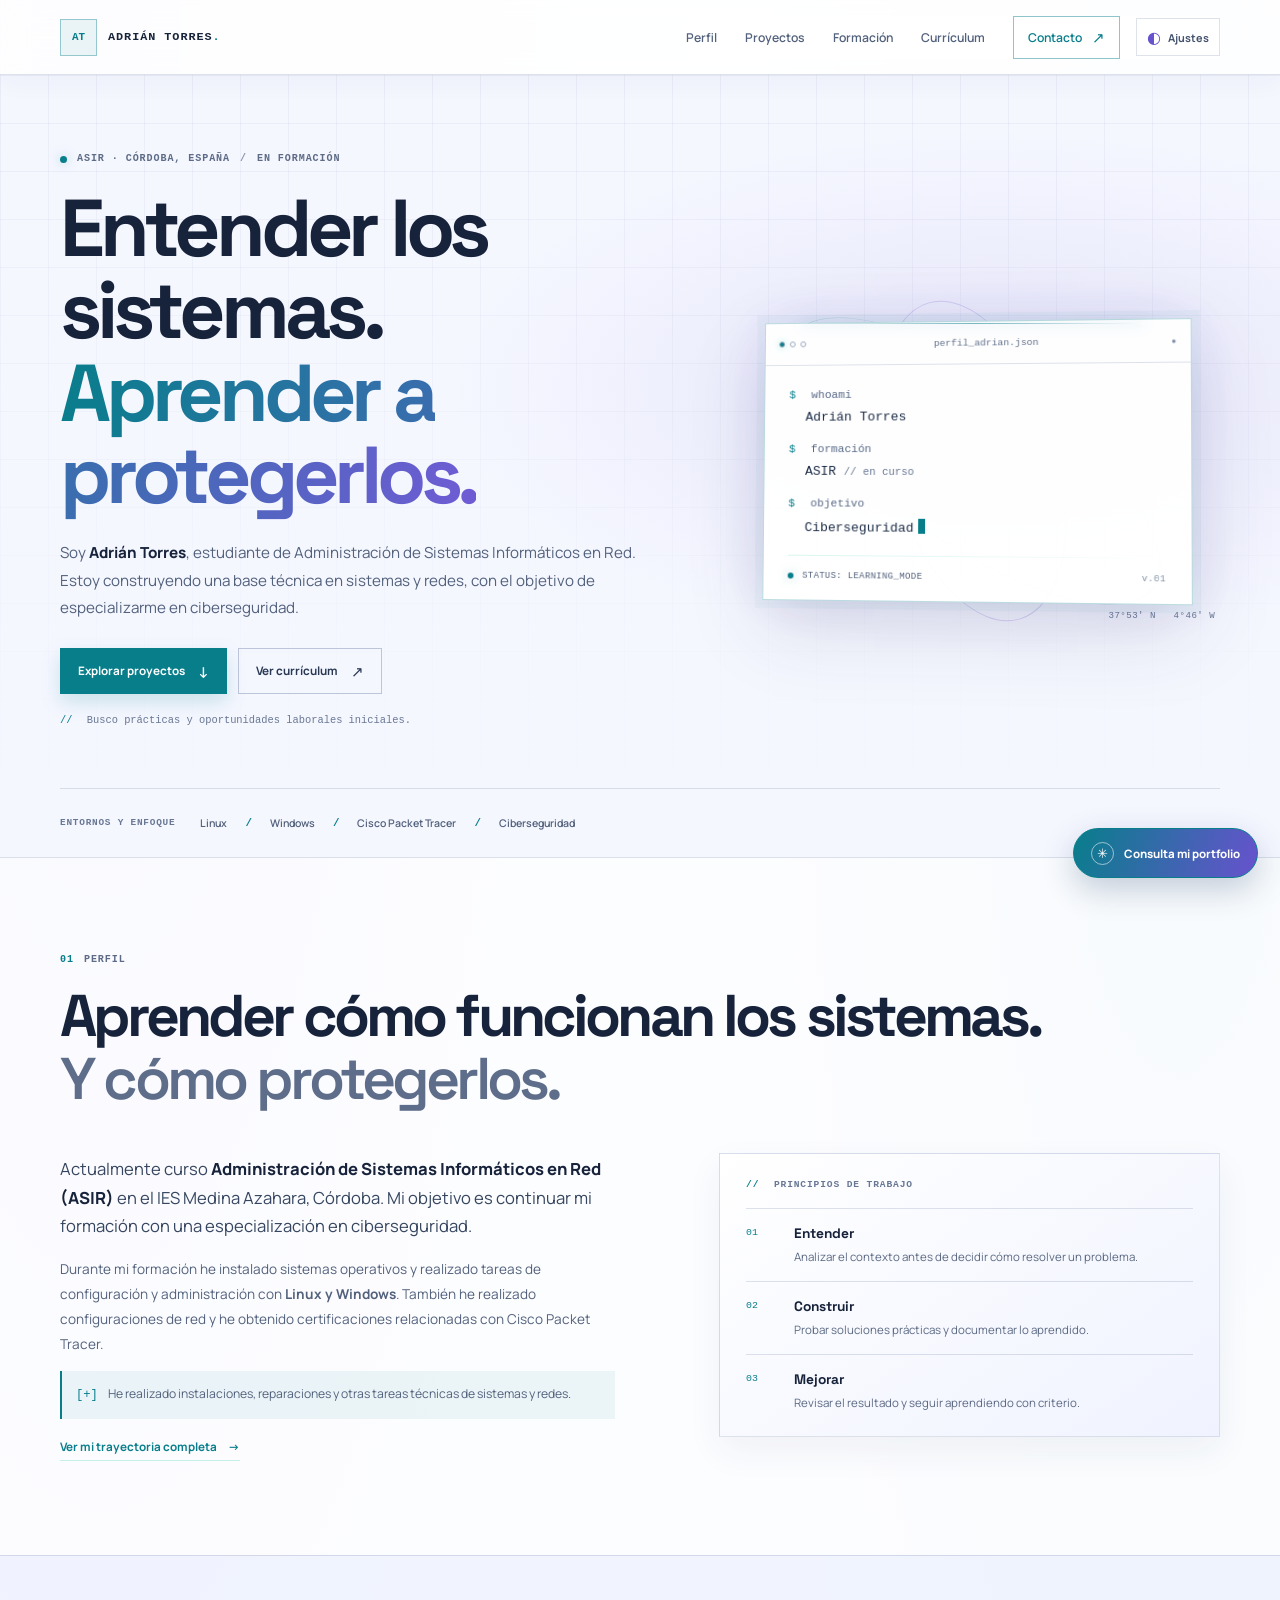
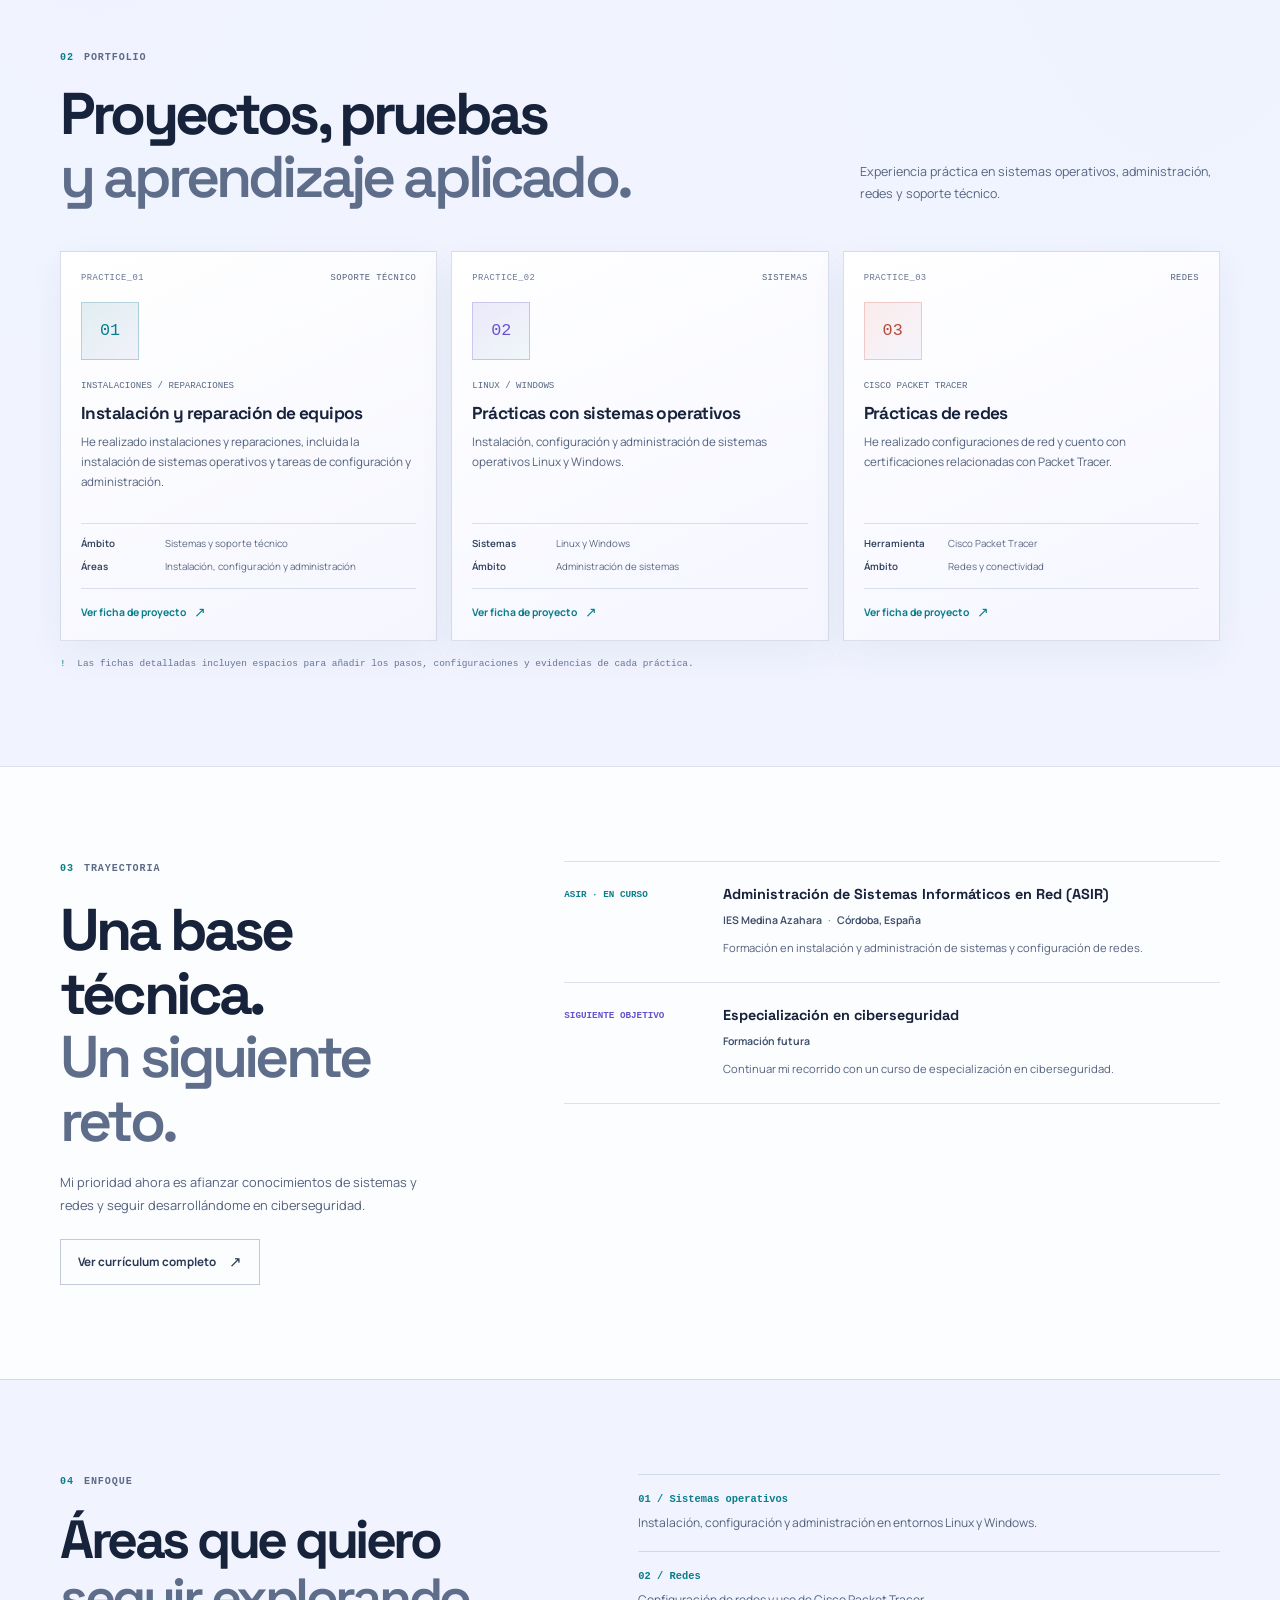
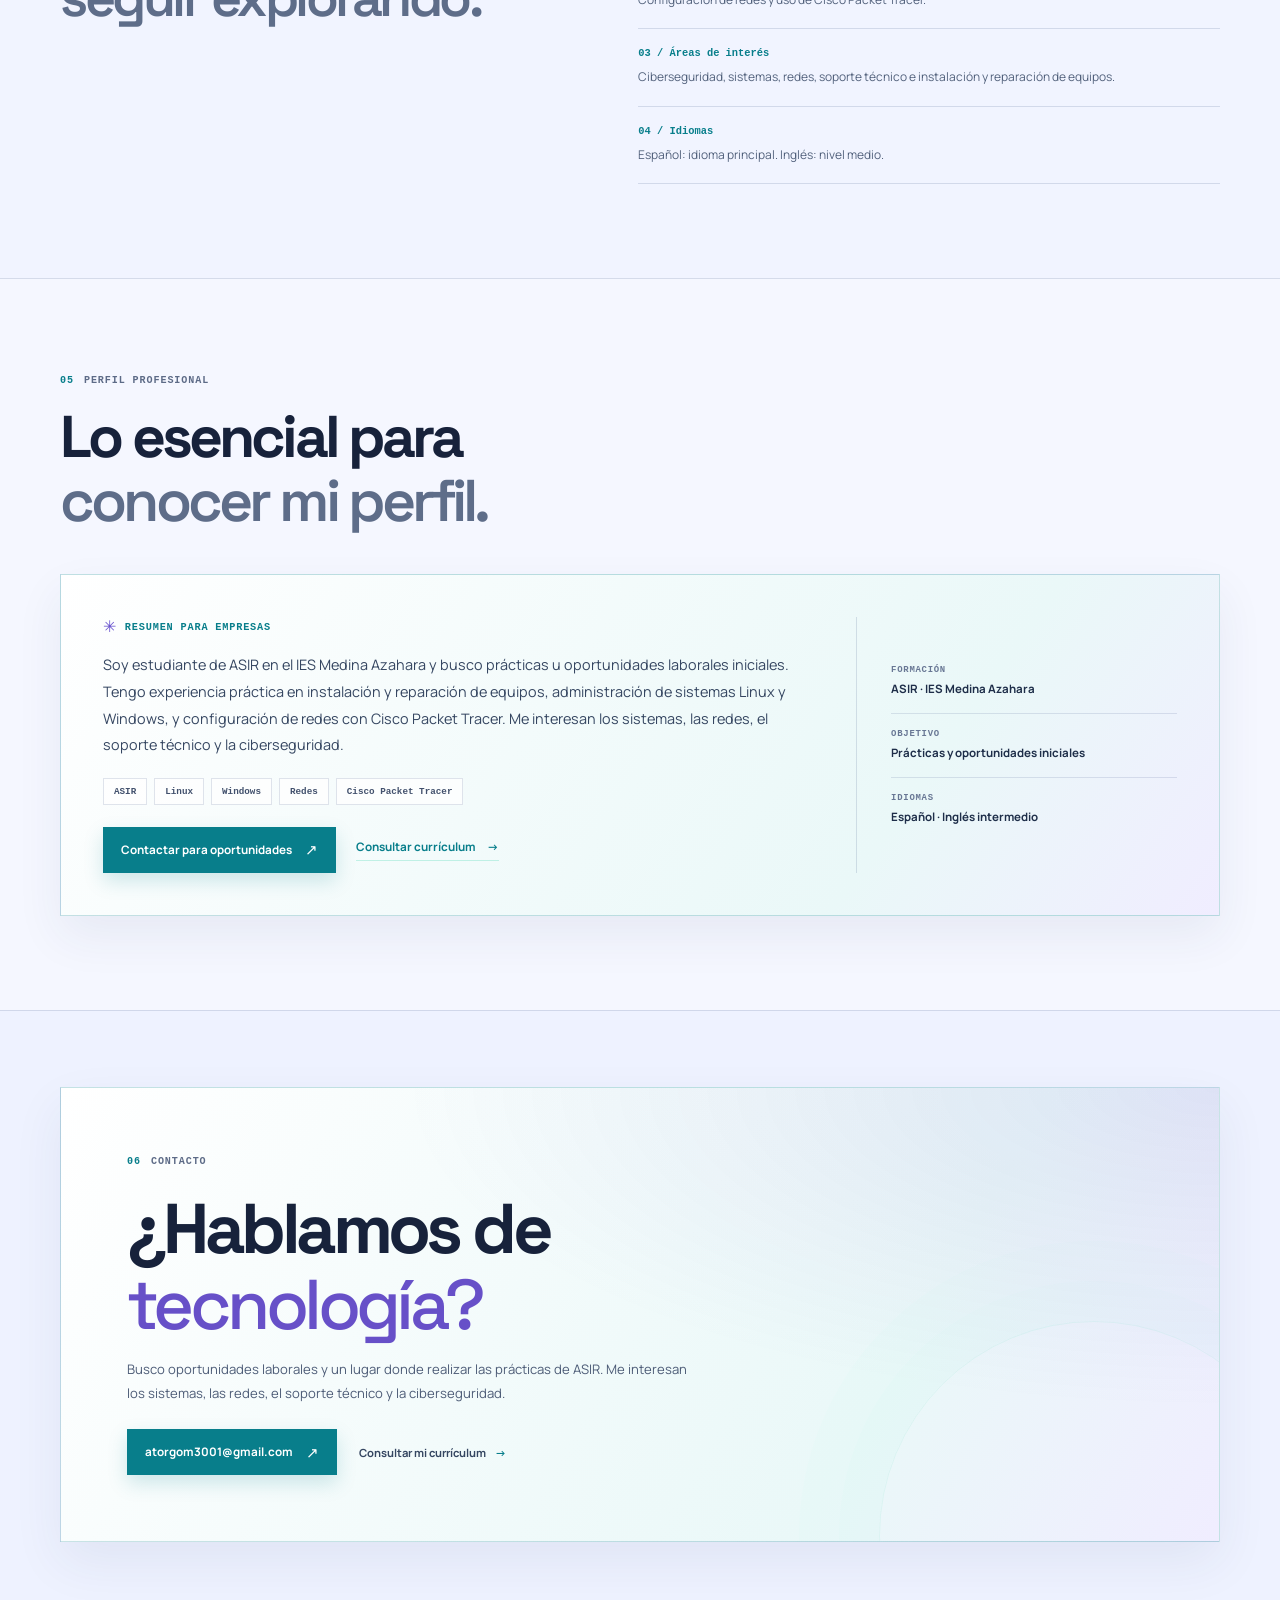
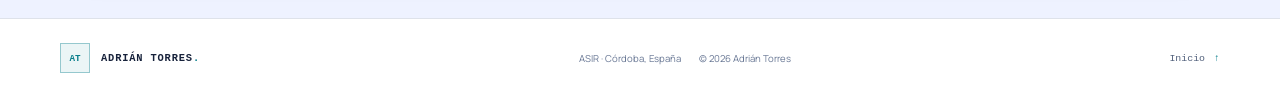
==== commit 57a3700b: "Add files via upload" ====
--- a/index.html
+++ b/index.html
@@ -27,7 +27,6 @@
     <link rel="preconnect" href="https://fonts.gstatic.com" crossorigin>
     <link href="https://fonts.googleapis.com/css2?family=Manrope:wght@400;500;600;700;800&family=Space+Grotesk:wght@400;500;600;700&display=swap" rel="stylesheet">
     <link rel="stylesheet" href="css/styles.css">
-    <script src="js/assistant-config.js" defer></script>
     <script src="js/main.js" defer></script>
   </head>
 
@@ -278,29 +277,28 @@
 
     <div class="assistant-widget" data-assistant-widget>
       <button class="assistant-launcher" type="button" data-assistant-open aria-expanded="false" aria-controls="assistant-panel">
-        <span class="assistant-launcher-icon" aria-hidden="true">✳</span><span>Pregúntale a mi portfolio</span>
+        <span class="assistant-launcher-icon" aria-hidden="true">✳</span><span>Consulta mi portfolio</span>
       </button>
       <section class="assistant-panel" id="assistant-panel" data-assistant-panel aria-labelledby="assistant-title" hidden>
         <header class="assistant-header">
-          <div><p class="assistant-overline"><span class="assistant-live-dot" aria-hidden="true"></span> Asistente del portfolio</p><h2 id="assistant-title">¿Qué quieres saber de Adrián?</h2></div>
+          <div><p class="assistant-overline"><span class="assistant-faq-dot" aria-hidden="true"></span> Respuestas del portfolio</p><h2 id="assistant-title">¿Qué quieres saber de Adrián?</h2></div>
           <button class="assistant-close" type="button" data-assistant-close aria-label="Cerrar asistente">×</button>
         </header>
-        <p class="assistant-scope">Responde solo sobre Adrián y la información publicada en este portfolio.</p>
-        <div class="assistant-suggestions" data-assistant-suggestions aria-label="Preguntas sugeridas">
+        <p class="assistant-scope">Respuestas fijas sobre Adrián y la información publicada en este portfolio.</p>
+        <div class="assistant-suggestions" data-assistant-suggestions aria-label="Preguntas frecuentes">
           <button type="button" data-assistant-question-es="¿Qué conocimientos tiene Adrián?" data-assistant-question-en="What skills does Adrián have?">¿Qué conocimientos tiene?</button>
           <button type="button" data-assistant-question-es="¿Qué oportunidades busca Adrián?" data-assistant-question-en="What opportunities is Adrián looking for?">¿Qué oportunidades busca?</button>
           <button type="button" data-assistant-question-es="¿Qué proyectos aparecen en el portfolio?" data-assistant-question-en="What projects are in the portfolio?">¿Qué proyectos aparecen?</button>
         </div>
         <div class="assistant-messages" data-assistant-messages role="log" aria-live="polite" aria-relevant="additions">
-          <p class="assistant-welcome">Hola. Puedo responder preguntas sobre el perfil, los conocimientos, la formación y los proyectos de Adrián.</p>
-        </div>
-        <p class="assistant-status" data-assistant-status role="status" aria-live="polite"></p>
+          <p class="assistant-welcome">Hola. Elige una pregunta o escribe un tema. Las respuestas se basan en la información publicada en este portfolio.</p>
+        </div>
         <form class="assistant-form" data-assistant-form>
           <label class="sr-only" for="assistant-question">Escribe una pregunta sobre Adrián</label>
-          <input id="assistant-question" name="question" type="text" maxlength="500" placeholder="Escribe una pregunta sobre Adrián…" autocomplete="off" required>
+          <input id="assistant-question" name="question" type="text" maxlength="500" placeholder="Pregunta por formación, proyectos, conocimientos…" autocomplete="off" required>
           <button type="submit" aria-label="Enviar pregunta">Enviar <span aria-hidden="true">↑</span></button>
         </form>
-        <p class="assistant-privacy">Asistente IA · Las preguntas se envían a un servicio de IA; no incluyas información personal o sensible.</p>
+        <p class="assistant-privacy">Respuestas predefinidas · Tu pregunta no se envía a ningún servicio externo.</p>
       </section>
     </div>
   </body>
--- a/css/styles.css
+++ b/css/styles.css
@@ -371,7 +371,7 @@
   .cv-bottom-link { padding-top: 15px; }
 }
 
-/* Employer-facing summary and portfolio assistant. */
+/* Employer-facing summary and portfolio FAQ. */
 .section-employer { background: transparent; }
 .employer-summary-card { display: grid; grid-template-columns: minmax(0, 1.4fr) minmax(220px, .65fr); gap: clamp(24px, 5vw, 62px); padding: clamp(24px, 4vw, 42px); border: 1px solid rgb(8 126 139 / 24%); background: linear-gradient(125deg, #fff, #eaf8f8 72%, #f0edff); box-shadow: 0 20px 45px rgb(42 56 95 / 7%); }
 .summary-label { display: flex; align-items: center; gap: 8px; margin-bottom: 15px; color: #087e8b; font-family: var(--mono); font-size: .64rem; font-weight: 750; letter-spacing: .08em; text-transform: uppercase; }
@@ -396,7 +396,7 @@
 .assistant-panel[hidden] { display: none; }
 .assistant-header { display: flex; align-items: start; justify-content: space-between; gap: 16px; padding: 18px 18px 13px; border-bottom: 1px solid var(--line); }
 .assistant-overline { display: flex; align-items: center; gap: 7px; margin-bottom: 7px; color: var(--cyan); font-family: var(--mono); font-size: .56rem; font-weight: 750; letter-spacing: .08em; text-transform: uppercase; }
-.assistant-live-dot { width: 7px; height: 7px; border-radius: 50%; background: var(--cyan); box-shadow: 0 0 10px currentColor; animation: status-pulse 2.8s ease-in-out infinite; }
+.assistant-faq-dot { width: 7px; height: 7px; border-radius: 50%; background: var(--cyan); box-shadow: 0 0 10px currentColor; }
 .assistant-header h2 { margin: 0; color: var(--ink); font-size: 1.15rem; letter-spacing: -.035em; }
 .assistant-close { width: 31px; height: 31px; flex: 0 0 auto; border: 1px solid var(--line); background: transparent; color: var(--muted); cursor: pointer; font-size: 1.2rem; line-height: 1; }
 .assistant-scope { margin: 0; padding: 11px 18px; background: rgb(8 126 139 / 6%); color: var(--text); font-size: .65rem; line-height: 1.6; }
@@ -407,7 +407,6 @@
 .assistant-message { max-width: 90%; margin: 0; padding: 10px 12px; border: 1px solid var(--line); background: var(--bg-raised); color: var(--text); font-size: .66rem; line-height: 1.65; white-space: pre-wrap; overflow-wrap: anywhere; }
 .assistant-message-user { align-self: end; border-color: rgb(8 126 139 / 25%); background: rgb(8 126 139 / 8%); color: var(--ink); }
 .assistant-welcome { max-width: 90%; margin: 0; padding: 10px 12px; background: var(--bg-raised); color: var(--text); font-size: .66rem; line-height: 1.65; }
-.assistant-status { min-height: 15px; margin: 0; padding: 0 16px; color: var(--muted); font-size: .57rem; }
 .assistant-form { display: flex; gap: 7px; padding: 11px 14px; border-top: 1px solid var(--line); }
 .assistant-form input { min-width: 0; flex: 1; min-height: 40px; padding: 0 11px; border: 1px solid var(--line); border-radius: 0; background: var(--bg-raised); color: var(--ink); font: inherit; font-size: .66rem; }
 .assistant-form input::placeholder { color: var(--muted); }
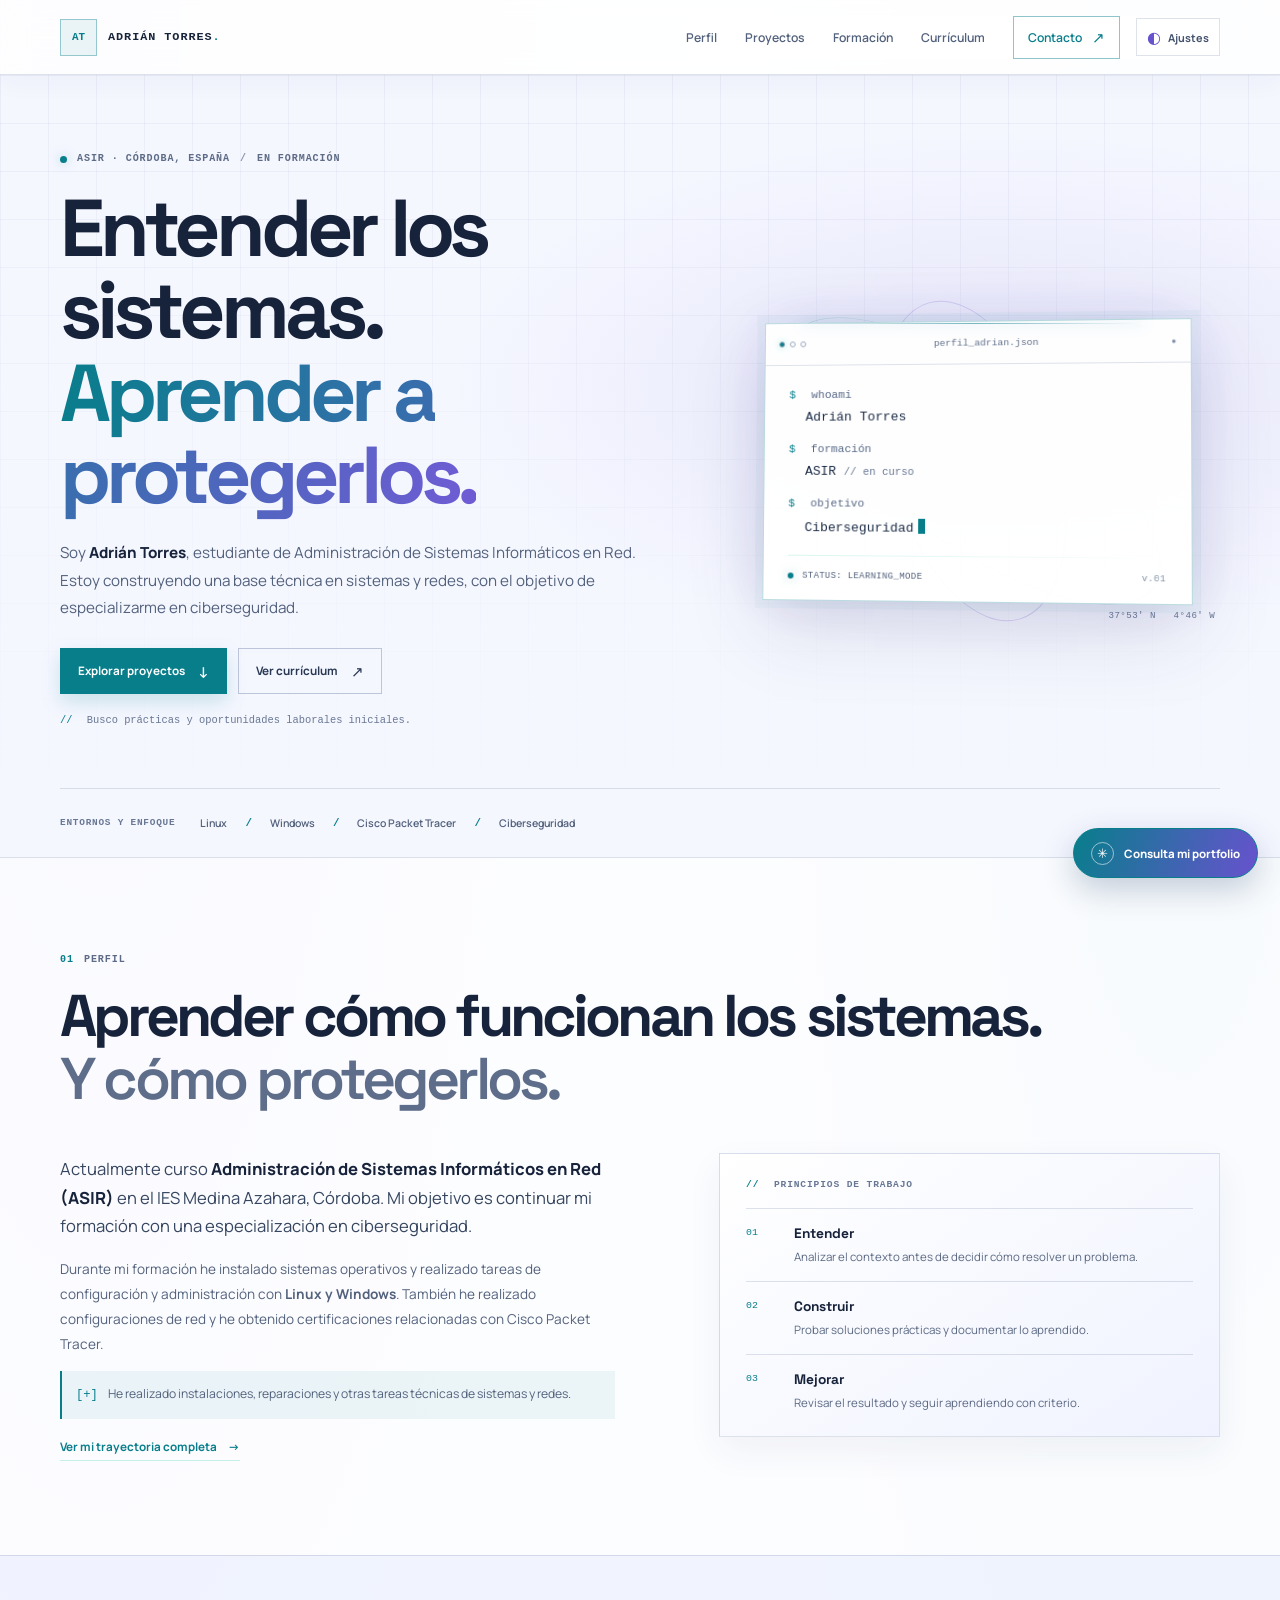
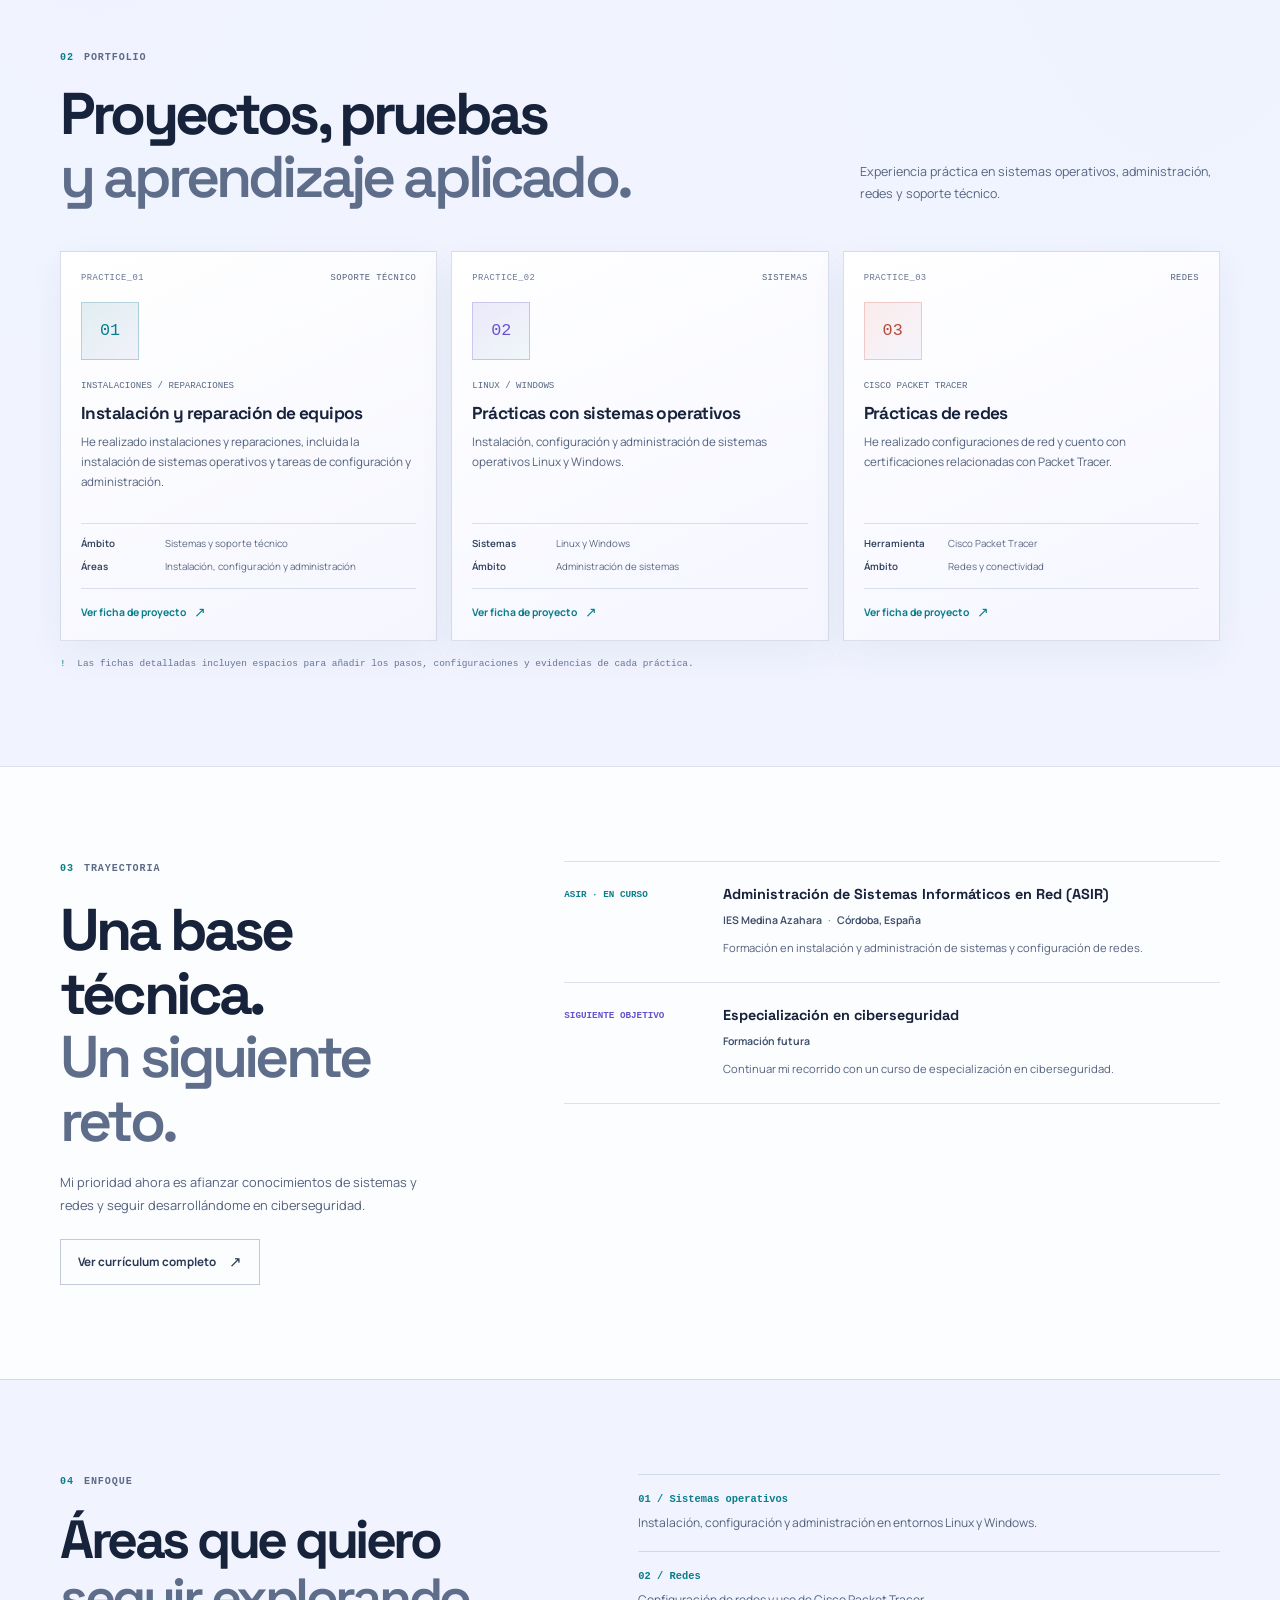
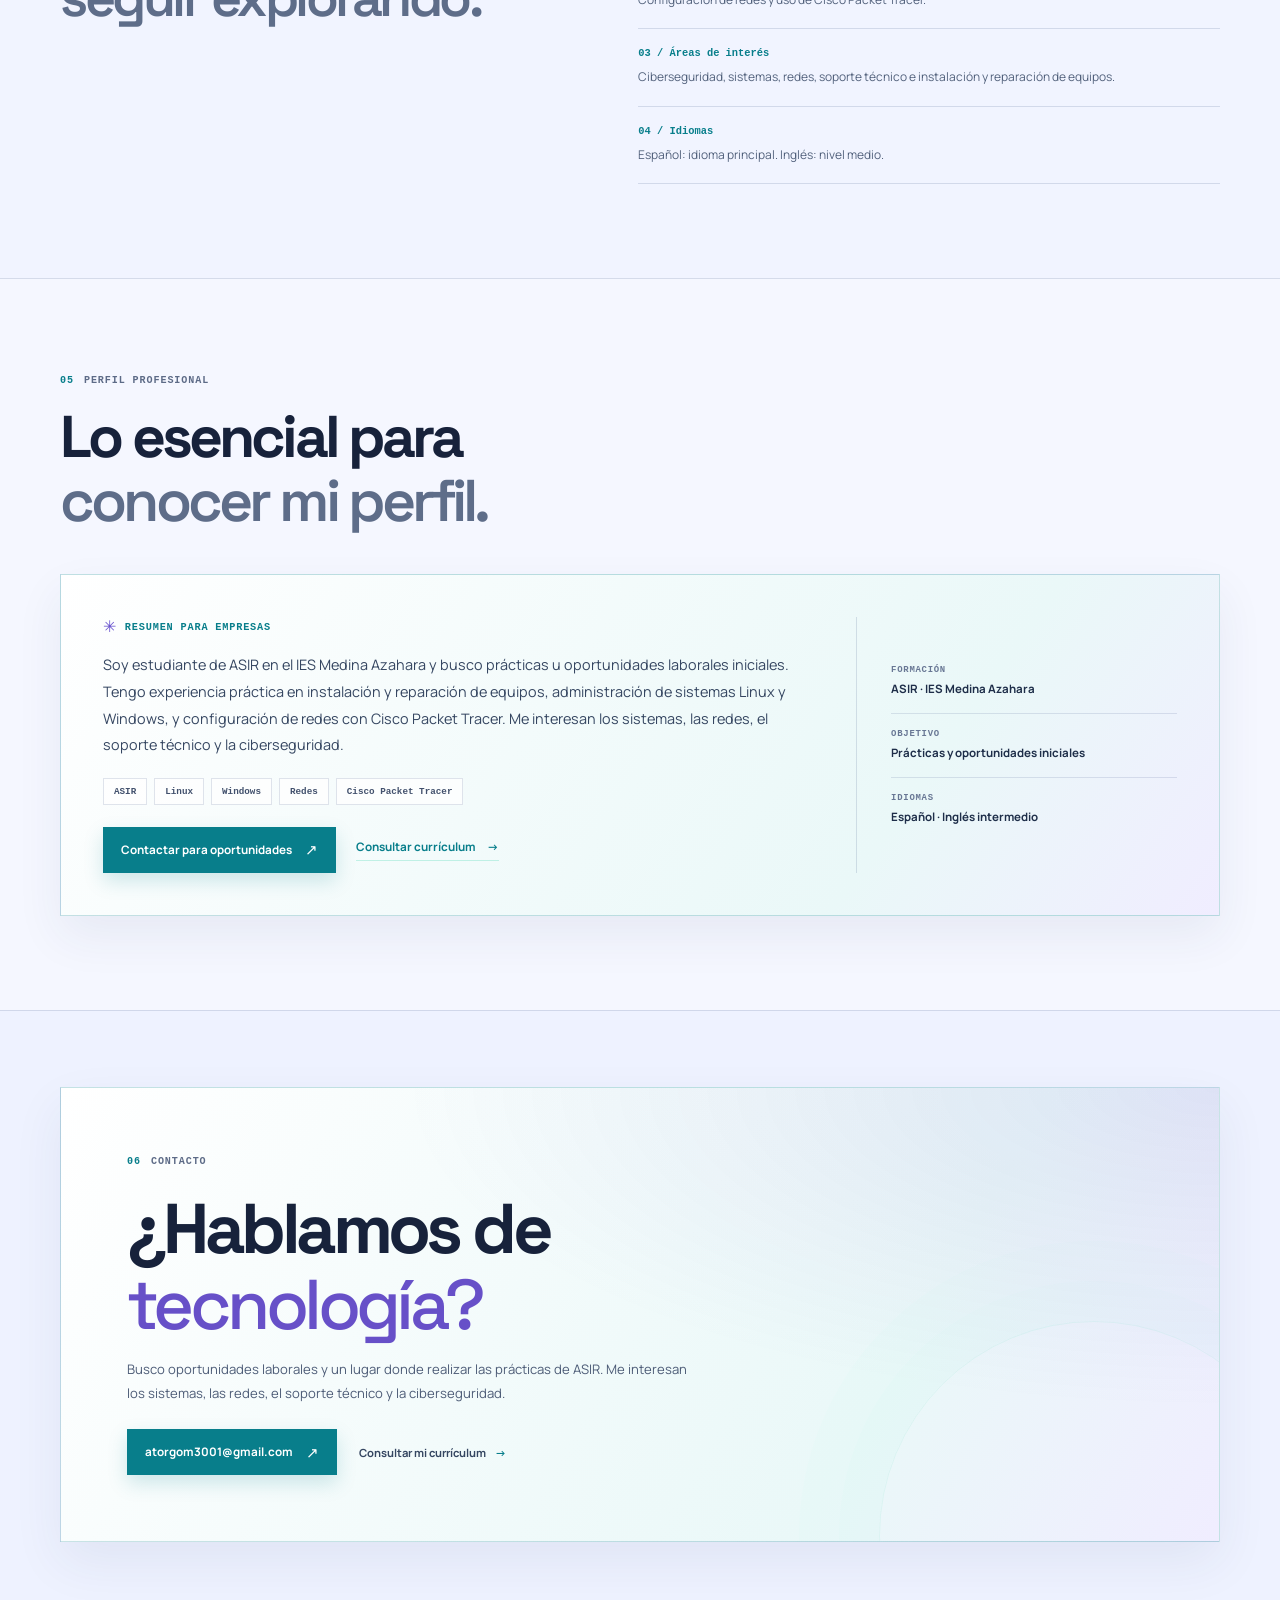
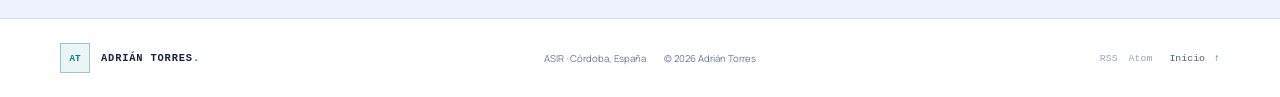
==== commit 6aaf0ddc: "Add files via upload" ====
--- a/index.html
+++ b/index.html
@@ -27,6 +27,8 @@
     <link rel="preconnect" href="https://fonts.gstatic.com" crossorigin>
     <link href="https://fonts.googleapis.com/css2?family=Manrope:wght@400;500;600;700;800&family=Space+Grotesk:wght@400;500;600;700&display=swap" rel="stylesheet">
     <link rel="stylesheet" href="css/styles.css">
+    <link rel="alternate" type="application/rss+xml" title="Portfolio de Adrián Torres (RSS)" href="rss.xml">
+    <link rel="alternate" type="application/atom+xml" title="Portfolio de Adrián Torres (Atom)" href="atom.xml">
     <script src="js/main.js" defer></script>
   </head>
 
@@ -245,7 +247,7 @@
                 <a class="inline-link" href="curriculum.html">Consultar currículum <span aria-hidden="true">→</span></a>
               </div>
             </div>
-            <aside class="employer-facts" aria-label="Datos destacados">
+            <aside class="employer-facts" aria-label="Barra lateral de datos destacados">
               <div><span>Formación</span><strong>ASIR · IES Medina Azahara</strong></div>
               <div><span>Objetivo</span><strong>Prácticas y oportunidades iniciales</strong></div>
               <div><span>Idiomas</span><strong>Español · Inglés intermedio</strong></div>
@@ -271,7 +273,12 @@
       <div class="container footer-inner">
         <a class="brand footer-brand" href="#inicio"><span class="brand-mark" aria-hidden="true">AT</span><span class="brand-name">ADRIÁN TORRES<span class="brand-period">.</span></span></a>
         <p><span>ASIR · Córdoba, España</span><span>© <span id="current-year"></span> Adrián Torres</span></p>
-        <a class="back-top" href="#inicio">Inicio <span aria-hidden="true">↑</span></a>
+        <div class="footer-actions">
+          <nav class="footer-feeds" aria-label="Suscripciones RSS y Atom">
+            <a href="rss.xml">RSS</a><a href="atom.xml">Atom</a>
+          </nav>
+          <a class="back-top" href="#inicio">Inicio <span aria-hidden="true">↑</span></a>
+        </div>
       </div>
     </footer>
 
--- a/css/styles.css
+++ b/css/styles.css
@@ -185,6 +185,10 @@
 .footer-brand .brand-mark { width: 30px; height: 30px; font-size: .58rem; }
 .footer-brand .brand-name { font-size: .65rem; }
 .footer-inner > p { display: flex; flex-wrap: wrap; gap: 9px 18px; margin: 0; color: #73889a; font-size: .6rem; }
+.footer-actions { display: flex; align-items: center; gap: 17px; }
+.footer-feeds { display: flex; align-items: center; gap: 11px; }
+.footer-feeds a { color: #94a9bb; font-family: var(--mono); font-size: .62rem; text-decoration: none; }
+.footer-feeds a:hover { color: var(--cyan); }
 .back-top { display: inline-flex; align-items: center; gap: 9px; color: #94a9bb; font-family: var(--mono); font-size: .62rem; text-decoration: none; }
 .back-top:hover { color: var(--cyan); }
 .back-top span { color: var(--cyan); }
@@ -344,6 +348,7 @@
   .contact-actions { align-items: start; flex-direction: column; gap: 14px; }
   .footer-inner { min-height: 0; display: grid; grid-template-columns: 1fr auto; gap: 13px; padding-block: 19px; }
   .footer-inner > p { grid-column: 1 / -1; grid-row: 2; }
+  .footer-actions { grid-column: 2; grid-row: 1; align-items: end; flex-direction: column; gap: 8px; }
   .back-top { justify-self: end; }
   .cv-main { padding-block: 22px 52px; }
   .breadcrumbs { margin-bottom: 16px; }
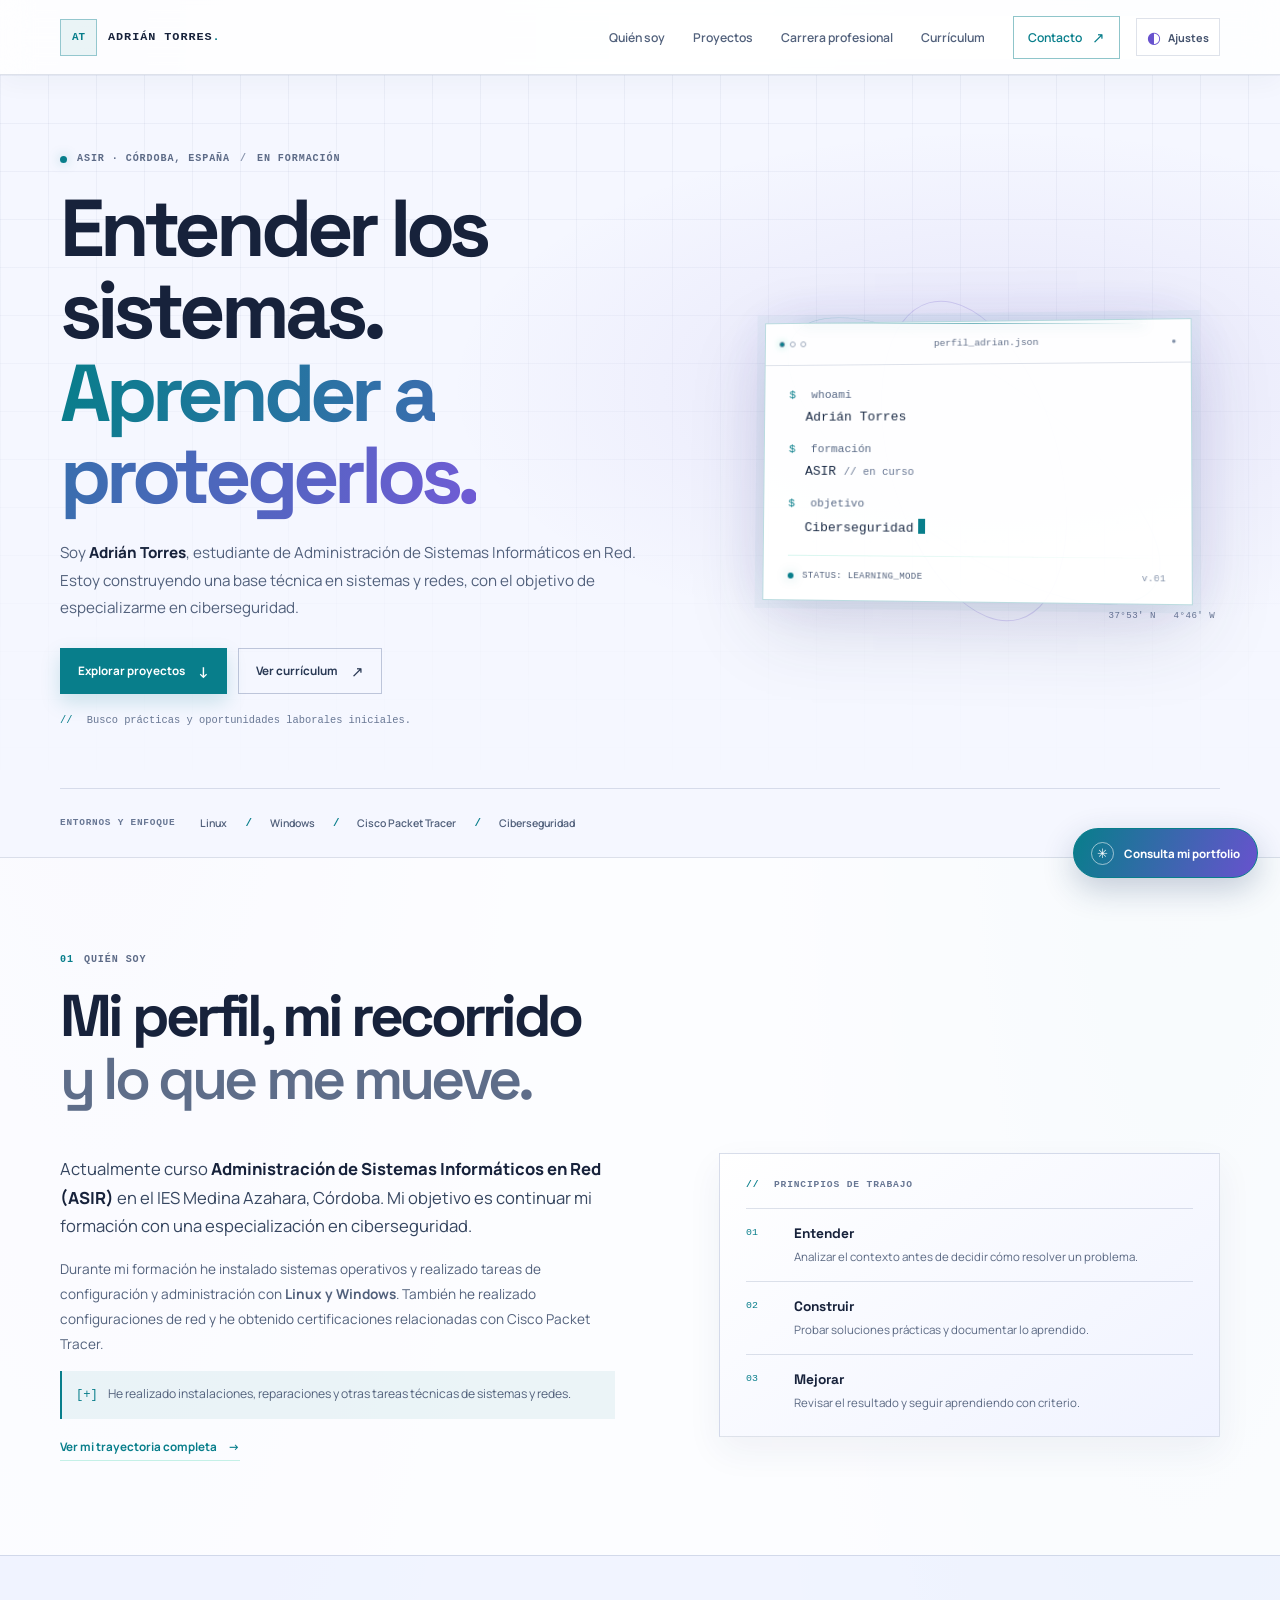
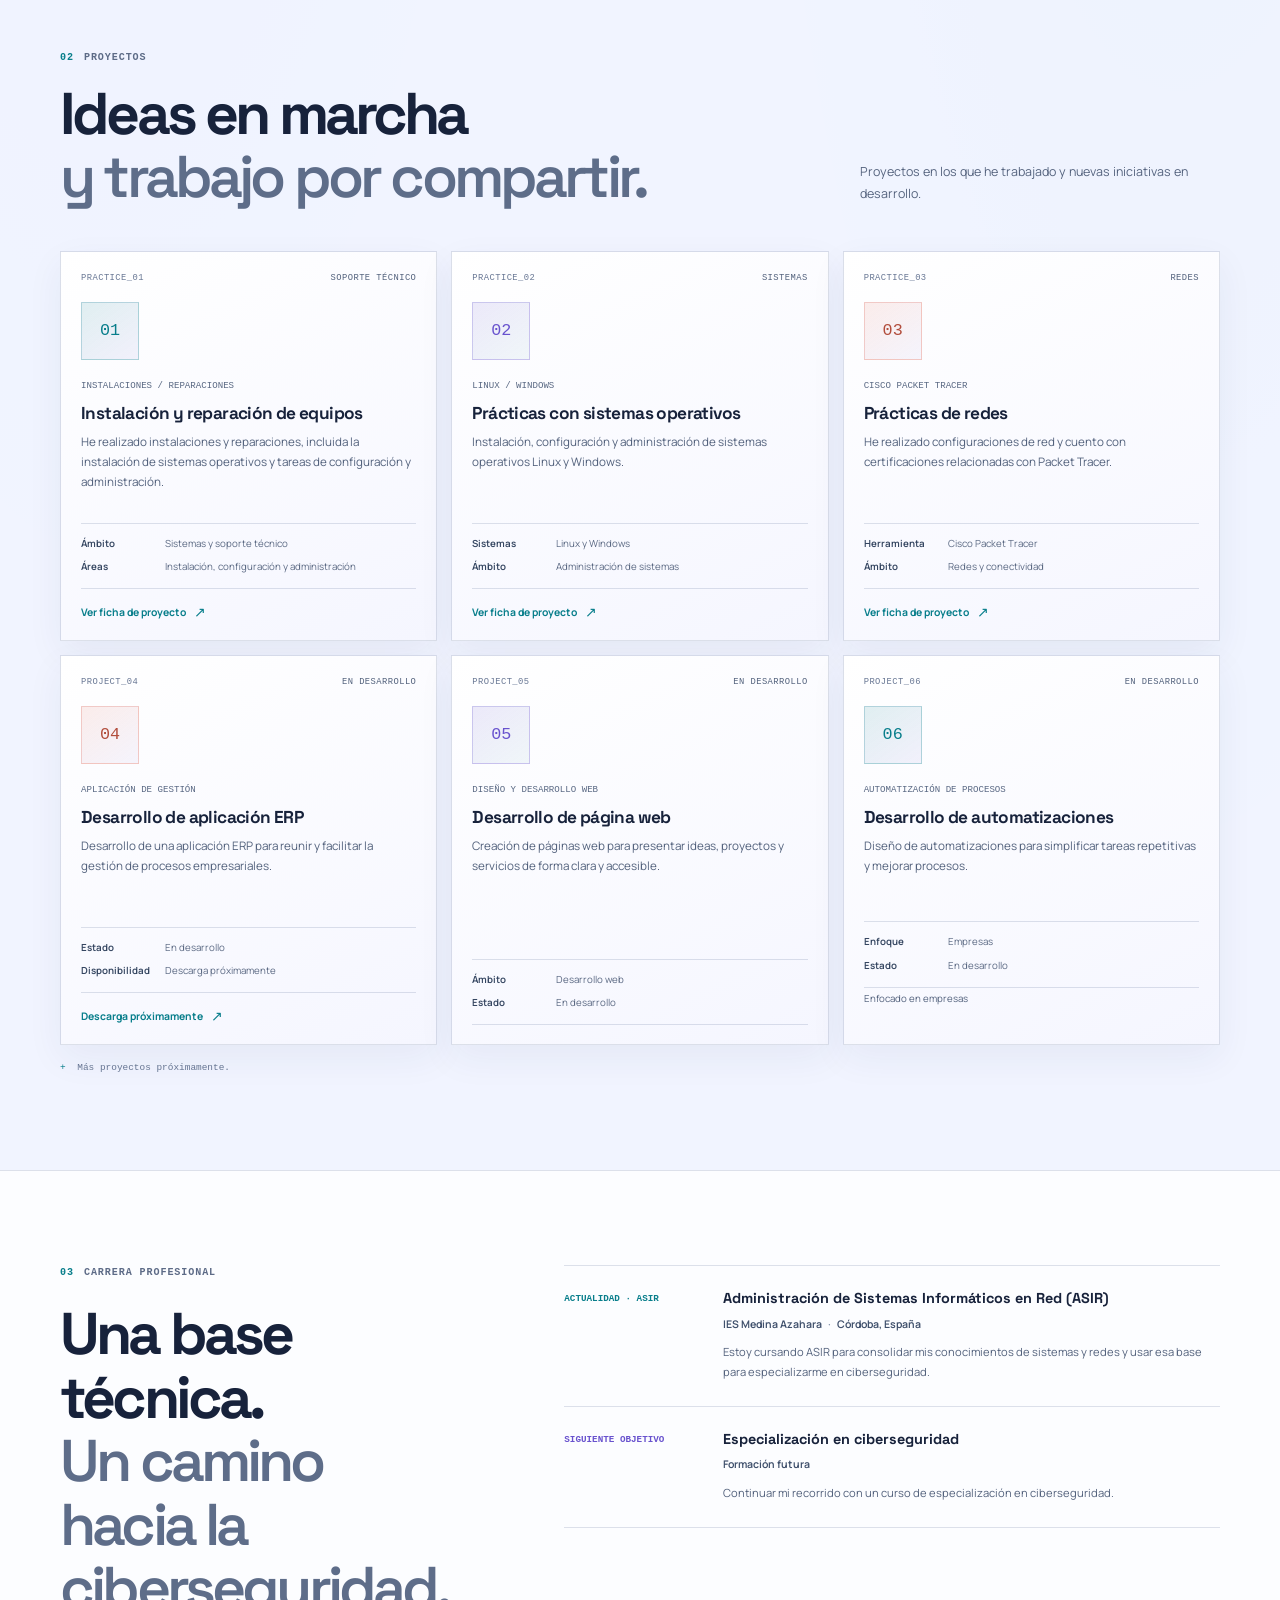
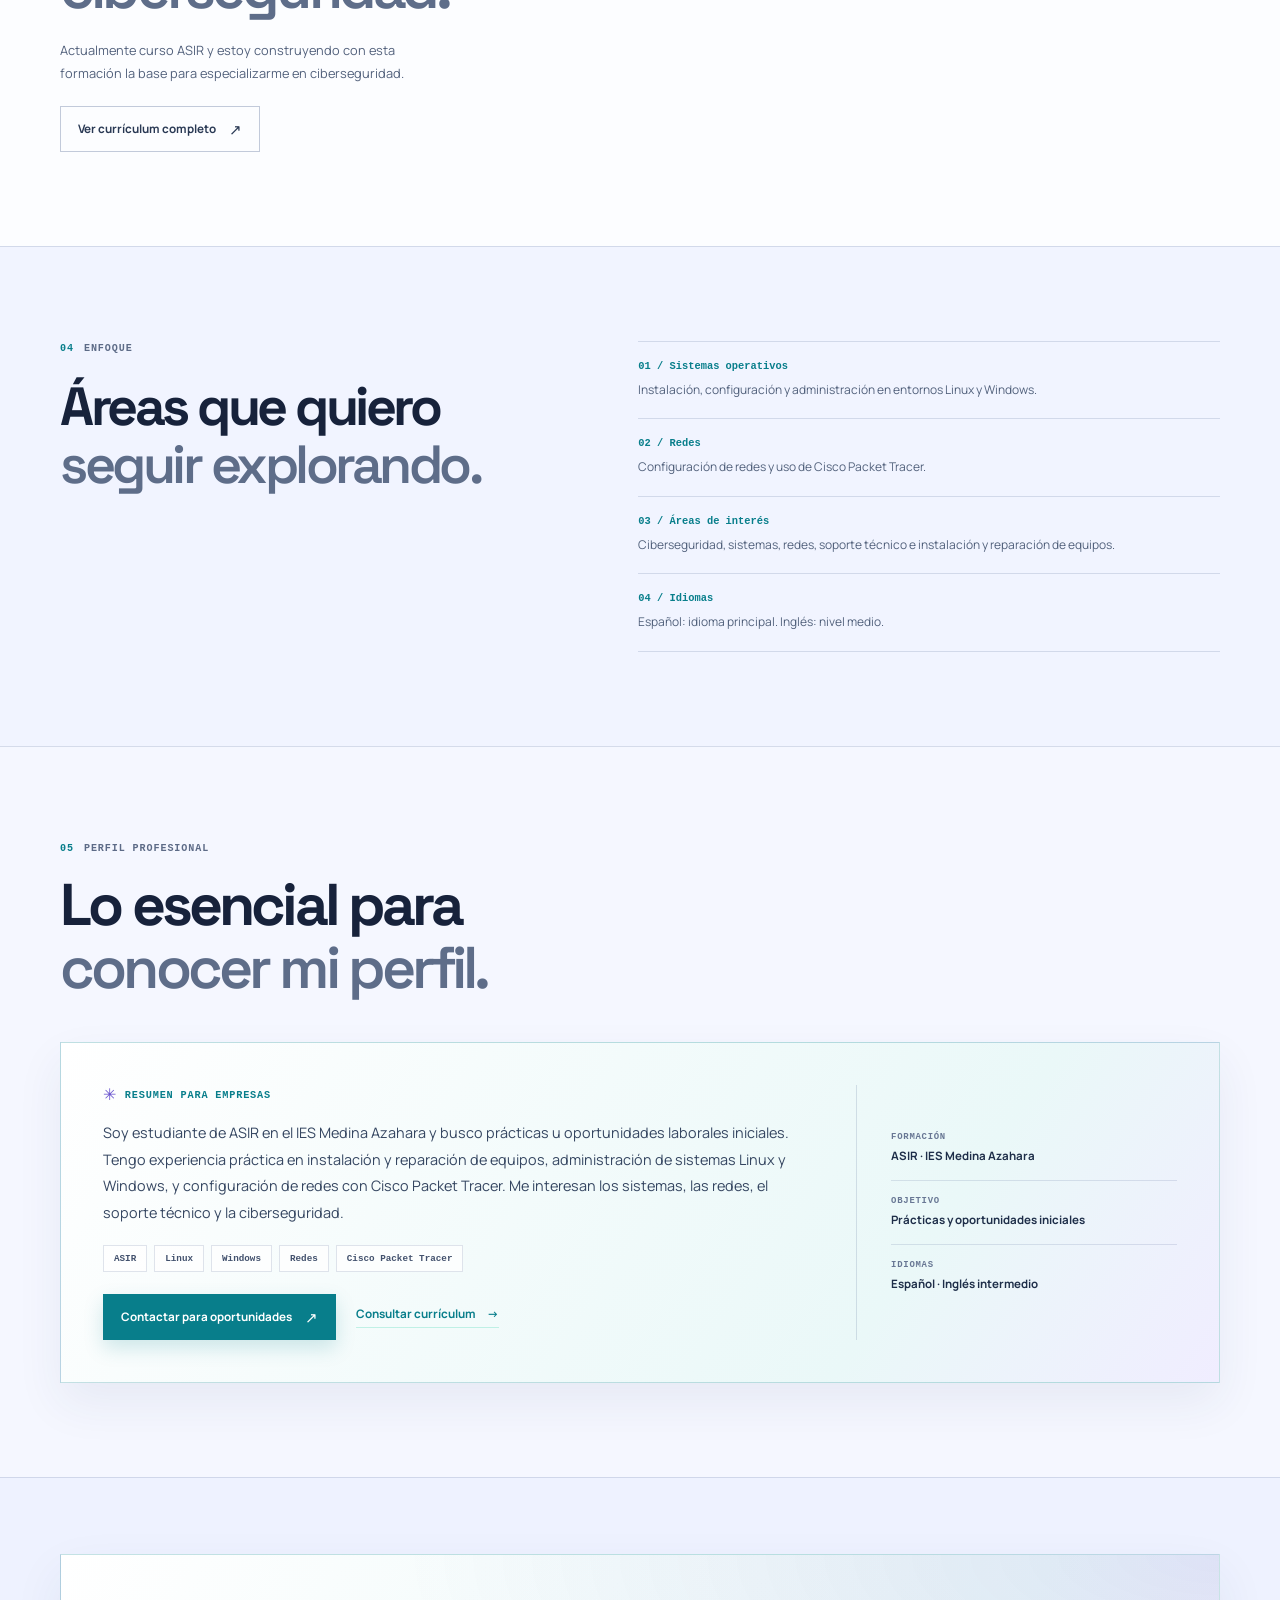
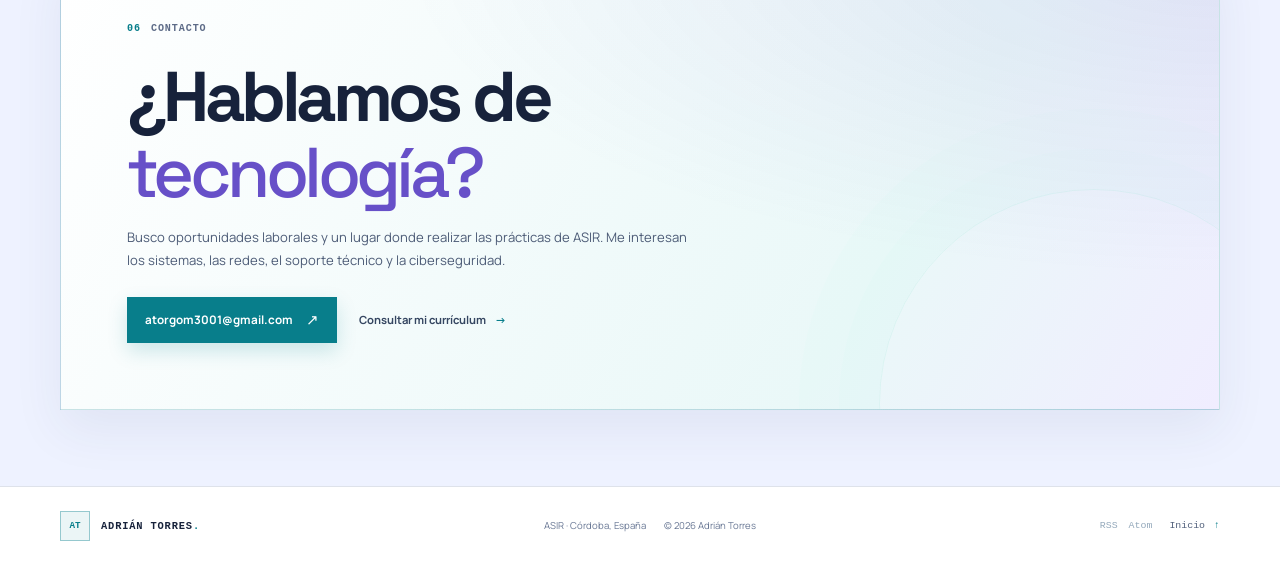
==== commit 2a30cba0: "Add files via upload" ====
--- a/index.html
+++ b/index.html
@@ -48,9 +48,9 @@
         </button>
 
         <nav class="nav-links" id="primary-navigation" aria-label="Navegación principal">
-          <a href="#perfil">Perfil</a>
+          <a href="#perfil">Quién soy</a>
           <a href="#proyectos">Proyectos</a>
-          <a href="#formacion">Formación</a>
+          <a href="#formacion">Carrera profesional</a>
           <a href="curriculum.html">Currículum</a>
           <a class="nav-cta" href="#contacto">Contacto <span aria-hidden="true">↗</span></a>
           <details class="preferences">
@@ -129,8 +129,8 @@
       <section class="section section-about" id="perfil" aria-labelledby="about-title">
         <div class="container">
           <div class="section-heading">
-            <p class="eyebrow"><span class="section-index">01</span> Perfil</p>
-            <h2 id="about-title">Aprender cómo funcionan los sistemas.<br><span class="muted-heading">Y cómo protegerlos.</span></h2>
+            <p class="eyebrow"><span class="section-index">01</span> Quién soy</p>
+            <h2 id="about-title">Mi perfil, mi recorrido<br><span class="muted-heading">y lo que me mueve.</span></h2>
           </div>
           <div class="about-grid">
             <div class="about-text">
@@ -159,8 +159,8 @@
       <section class="section section-work" id="proyectos" aria-labelledby="projects-title">
         <div class="container">
           <div class="section-heading heading-inline">
-            <div><p class="eyebrow"><span class="section-index">02</span> Portfolio</p><h2 id="projects-title">Proyectos, pruebas<br><span class="muted-heading">y aprendizaje aplicado.</span></h2></div>
-            <p class="heading-aside">Experiencia práctica en sistemas operativos, administración, redes y soporte técnico.</p>
+            <div><p class="eyebrow"><span class="section-index">02</span> Proyectos</p><h2 id="projects-title">Ideas en marcha<br><span class="muted-heading">y trabajo por compartir.</span></h2></div>
+            <p class="heading-aside">Proyectos en los que he trabajado y nuevas iniciativas en desarrollo.</p>
           </div>
 
           <div class="project-grid">
@@ -193,23 +193,52 @@
               <div class="project-details"><p><strong>Herramienta</strong><span>Cisco Packet Tracer</span></p><p><strong>Ámbito</strong><span>Redes y conectividad</span></p></div>
               <a class="project-link" href="curriculum.html#portfolio">Ver ficha de proyecto <span aria-hidden="true">↗</span></a>
             </article>
-          </div>
-          <p class="section-footnote"><span aria-hidden="true">!</span> Las fichas detalladas incluyen espacios para añadir los pasos, configuraciones y evidencias de cada práctica.</p>
+
+            <article class="project-card project-template">
+              <div class="project-card-top"><span class="project-index">PROJECT_04</span><span class="project-state">EN DESARROLLO</span></div>
+              <div class="project-icon icon-code" aria-hidden="true">04</div>
+              <p class="project-type">APLICACIÓN DE GESTIÓN</p>
+              <h3>Desarrollo de aplicación ERP</h3>
+              <p class="project-description">Desarrollo de una aplicación ERP para reunir y facilitar la gestión de procesos empresariales.</p>
+              <div class="project-details"><p><strong>Estado</strong><span>En desarrollo</span></p><p><strong>Disponibilidad</strong><span>Descarga próximamente</span></p></div>
+              <span class="project-link">Descarga próximamente <span aria-hidden="true">↗</span></span>
+            </article>
+
+            <article class="project-card project-template">
+              <div class="project-card-top"><span class="project-index">PROJECT_05</span><span class="project-state">EN DESARROLLO</span></div>
+              <div class="project-icon icon-network" aria-hidden="true">05</div>
+              <p class="project-type">DISEÑO Y DESARROLLO WEB</p>
+              <h3>Desarrollo de página web</h3>
+              <p class="project-description">Creación de páginas web para presentar ideas, proyectos y servicios de forma clara y accesible.</p>
+              <div class="project-details"><p><strong>Ámbito</strong><span>Desarrollo web</span></p><p><strong>Estado</strong><span>En desarrollo</span></p></div>
+            </article>
+
+            <article class="project-card project-template">
+              <div class="project-card-top"><span class="project-index">PROJECT_06</span><span class="project-state">EN DESARROLLO</span></div>
+              <div class="project-icon" aria-hidden="true">06</div>
+              <p class="project-type">AUTOMATIZACIÓN DE PROCESOS</p>
+              <h3>Desarrollo de automatizaciones</h3>
+              <p class="project-description">Diseño de automatizaciones para simplificar tareas repetitivas y mejorar procesos.</p>
+              <div class="project-details"><p><strong>Enfoque</strong><span>Empresas</span></p><p><strong>Estado</strong><span>En desarrollo</span></p></div>
+              <p class="project-description"><small>Enfocado en empresas</small></p>
+            </article>
+          </div>
+          <p class="section-footnote"><span aria-hidden="true">+</span> Más proyectos próximamente.</p>
         </div>
       </section>
 
       <section class="section section-experience" id="formacion" aria-labelledby="education-title">
         <div class="container experience-grid">
           <div class="experience-intro">
-            <p class="eyebrow"><span class="section-index">03</span> Trayectoria</p>
-            <h2 id="education-title">Una base técnica.<br><span class="muted-heading">Un siguiente reto.</span></h2>
-            <p>Mi prioridad ahora es afianzar conocimientos de sistemas y redes y seguir desarrollándome en ciberseguridad.</p>
+            <p class="eyebrow"><span class="section-index">03</span> Carrera profesional</p>
+            <h2 id="education-title">Una base técnica.<br><span class="muted-heading">Un camino hacia la ciberseguridad.</span></h2>
+            <p>Actualmente curso ASIR y estoy construyendo con esta formación la base para especializarme en ciberseguridad.</p>
             <a class="button button-outline" href="curriculum.html">Ver currículum completo <span aria-hidden="true">↗</span></a>
           </div>
           <div class="timeline">
             <article class="timeline-item">
-              <div class="timeline-date">ASIR · EN CURSO</div>
-              <div><h3>Administración de Sistemas Informáticos en Red (ASIR)</h3><p class="timeline-org">IES Medina Azahara <span>·</span> Córdoba, España</p><p>Formación en instalación y administración de sistemas y configuración de redes.</p></div>
+              <div class="timeline-date">ACTUALIDAD · ASIR</div>
+              <div><h3>Administración de Sistemas Informáticos en Red (ASIR)</h3><p class="timeline-org">IES Medina Azahara <span>·</span> Córdoba, España</p><p>Estoy cursando ASIR para consolidar mis conocimientos de sistemas y redes y usar esa base para especializarme en ciberseguridad.</p></div>
             </article>
             <article class="timeline-item timeline-next">
               <div class="timeline-date">SIGUIENTE OBJETIVO</div>
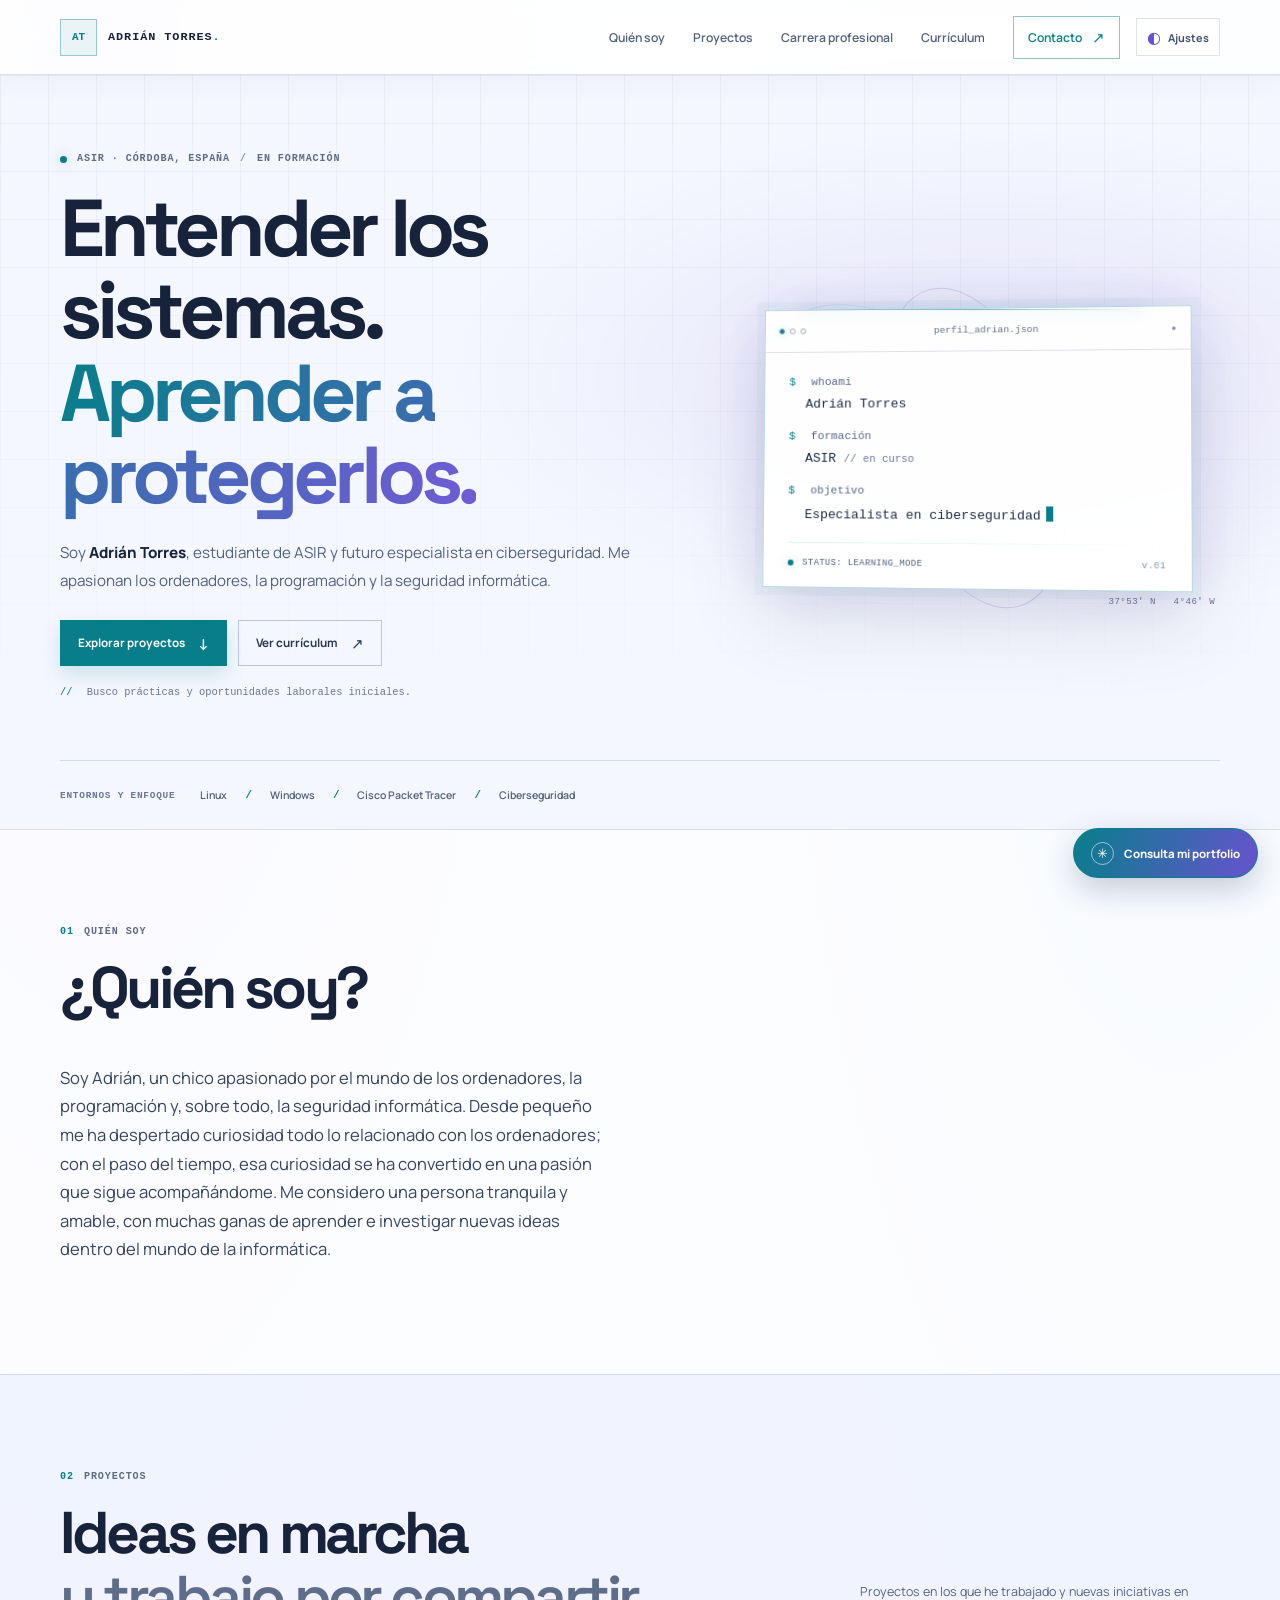
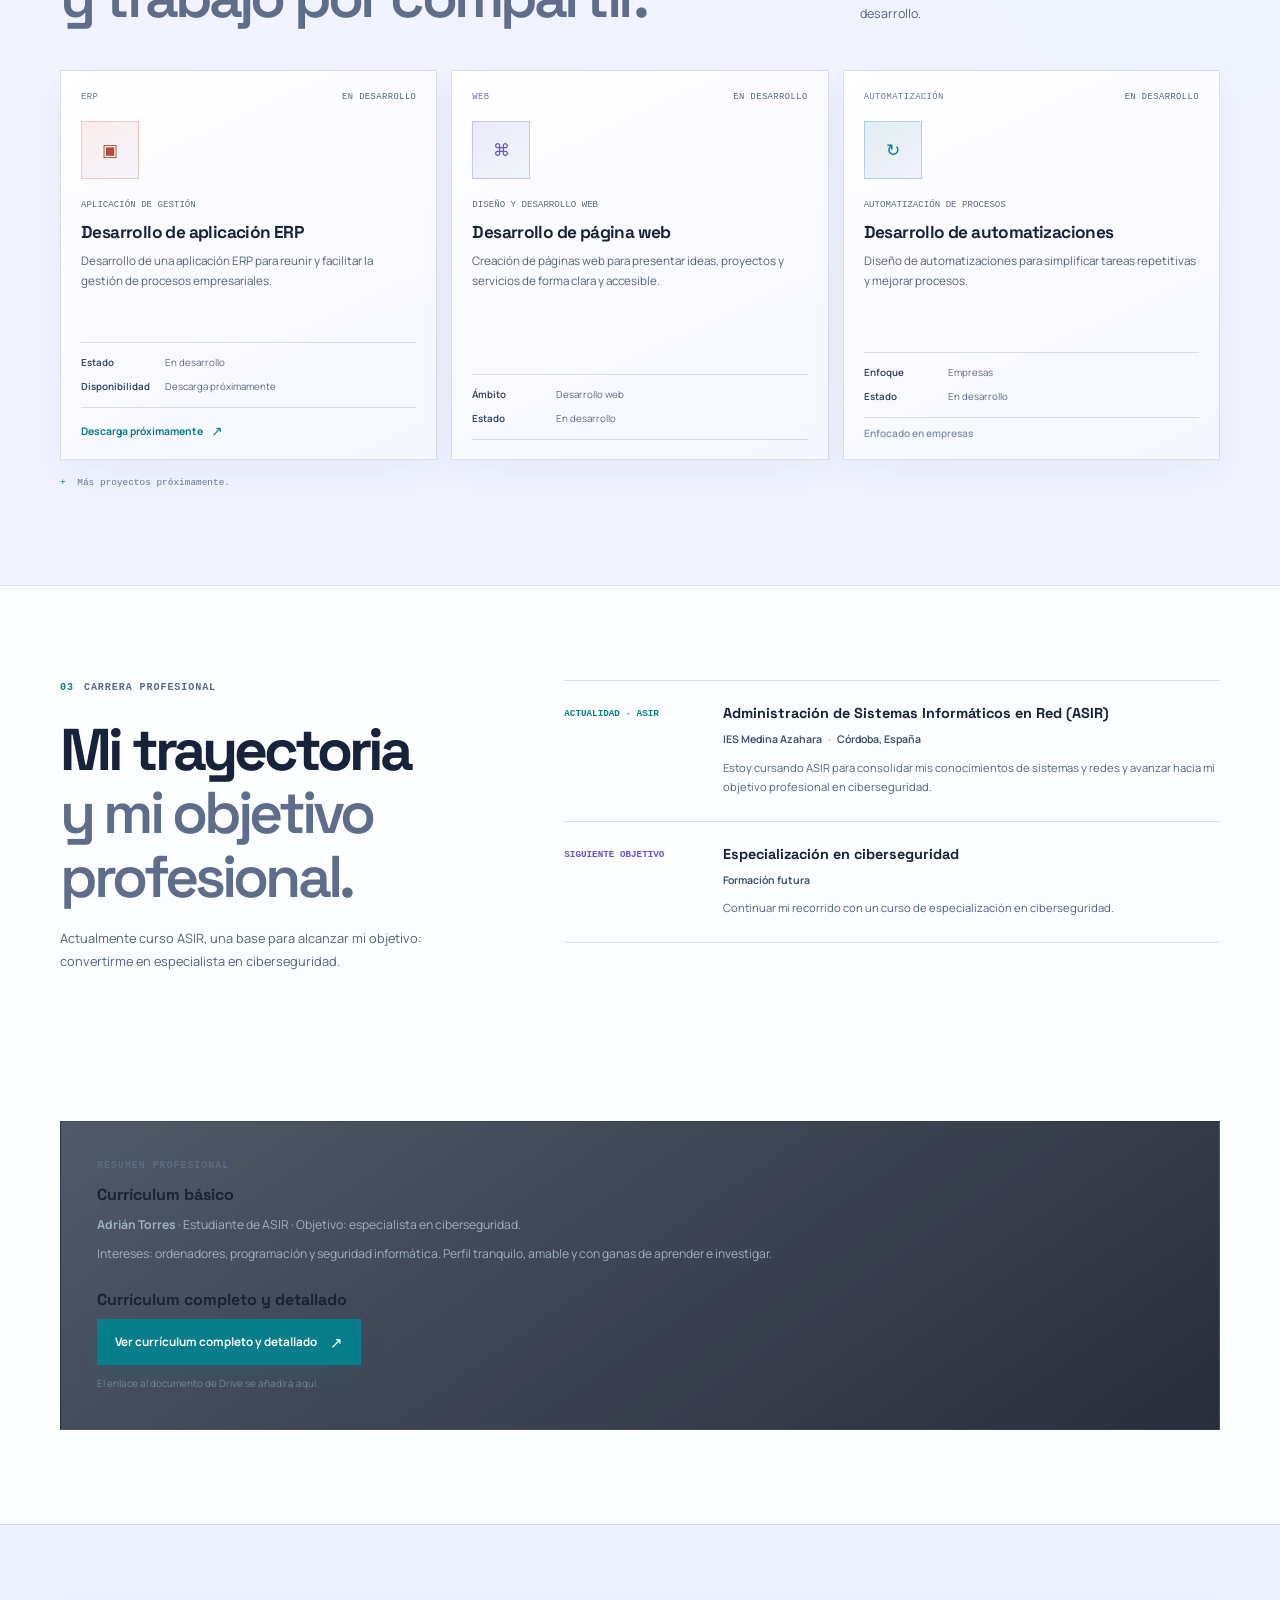
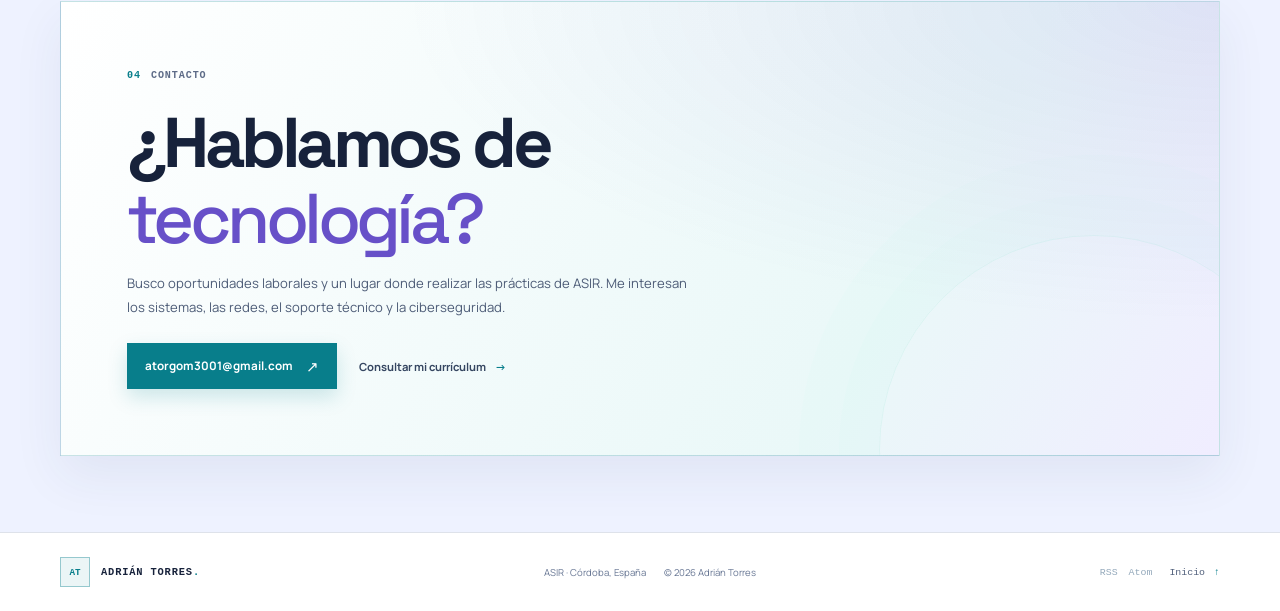
==== commit b52efde0: "Add files via upload" ====
--- a/index.html
+++ b/index.html
@@ -81,8 +81,8 @@
             <p class="eyebrow"><span class="status-dot" aria-hidden="true"></span> ASIR · Córdoba, España <span class="eyebrow-divider">/</span> En formación</p>
             <h1 id="hero-title">Entender los sistemas.<br><span class="highlight">Aprender a protegerlos.</span></h1>
             <p class="hero-intro">
-              Soy <strong>Adrián Torres</strong>, estudiante de Administración de Sistemas Informáticos en Red.
-              Estoy construyendo una base técnica en sistemas y redes, con el objetivo de especializarme en ciberseguridad.
+              Soy <strong>Adrián Torres</strong>, estudiante de ASIR y futuro especialista en ciberseguridad.
+              Me apasionan los ordenadores, la programación y la seguridad informática.
             </p>
             <div class="hero-actions">
               <a class="button button-primary" href="#proyectos">Explorar proyectos <span aria-hidden="true">↓</span></a>
@@ -106,7 +106,7 @@
                 <p><span class="terminal-prompt">$</span> formación</p>
                 <p class="terminal-value">ASIR <span class="terminal-comment">// en curso</span></p>
                 <p><span class="terminal-prompt">$</span> objetivo</p>
-                <p class="terminal-value">Ciberseguridad<span class="cursor" aria-hidden="true"></span></p>
+                <p class="terminal-value">Especialista en ciberseguridad<span class="cursor" aria-hidden="true"></span></p>
                 <div class="terminal-divider"></div>
                 <div class="terminal-status"><span class="status-dot" aria-hidden="true"></span><span>STATUS: LEARNING_MODE</span><span class="terminal-version">v.01</span></div>
               </div>
@@ -130,27 +130,13 @@
         <div class="container">
           <div class="section-heading">
             <p class="eyebrow"><span class="section-index">01</span> Quién soy</p>
-            <h2 id="about-title">Mi perfil, mi recorrido<br><span class="muted-heading">y lo que me mueve.</span></h2>
+            <h2 id="about-title">¿Quién soy?</h2>
           </div>
           <div class="about-grid">
             <div class="about-text">
               <p class="lead-copy">
-                Actualmente curso <strong>Administración de Sistemas Informáticos en Red (ASIR)</strong>
-                en el IES Medina Azahara, Córdoba. Mi objetivo es continuar mi formación con una especialización en ciberseguridad.
+                Soy Adrián, un chico apasionado por el mundo de los ordenadores, la programación y, sobre todo, la seguridad informática. Desde pequeño me ha despertado curiosidad todo lo relacionado con los ordenadores; con el paso del tiempo, esa curiosidad se ha convertido en una pasión que sigue acompañándome. Me considero una persona tranquila y amable, con muchas ganas de aprender e investigar nuevas ideas dentro del mundo de la informática.
               </p>
-              <p>
-                Durante mi formación he instalado sistemas operativos y realizado tareas de configuración y administración
-                con <strong>Linux y Windows</strong>. También he realizado configuraciones de red y he obtenido
-                certificaciones relacionadas con Cisco Packet Tracer.
-              </p>
-              <p class="about-note"><span aria-hidden="true">[+]</span> He realizado instalaciones, reparaciones y otras tareas técnicas de sistemas y redes.</p>
-              <a class="inline-link" href="curriculum.html">Ver mi trayectoria completa <span aria-hidden="true">→</span></a>
-            </div>
-            <div class="values-card">
-              <p class="card-overline"><span aria-hidden="true">//</span> Principios de trabajo</p>
-              <div class="value-row"><span class="value-number">01</span><div><h3>Entender</h3><p>Analizar el contexto antes de decidir cómo resolver un problema.</p></div></div>
-              <div class="value-row"><span class="value-number">02</span><div><h3>Construir</h3><p>Probar soluciones prácticas y documentar lo aprendido.</p></div></div>
-              <div class="value-row"><span class="value-number">03</span><div><h3>Mejorar</h3><p>Revisar el resultado y seguir aprendiendo con criterio.</p></div></div>
             </div>
           </div>
         </div>
@@ -165,38 +151,8 @@
 
           <div class="project-grid">
             <article class="project-card project-template">
-              <div class="project-card-top"><span class="project-index">PRACTICE_01</span><span class="project-state">SOPORTE TÉCNICO</span></div>
-              <div class="project-icon" aria-hidden="true">01</div>
-              <p class="project-type">INSTALACIONES / REPARACIONES</p>
-              <h3>Instalación y reparación de equipos</h3>
-              <p class="project-description">He realizado instalaciones y reparaciones, incluida la instalación de sistemas operativos y tareas de configuración y administración.</p>
-              <div class="project-details"><p><strong>Ámbito</strong><span>Sistemas y soporte técnico</span></p><p><strong>Áreas</strong><span>Instalación, configuración y administración</span></p></div>
-              <a class="project-link" href="curriculum.html#portfolio">Ver ficha de proyecto <span aria-hidden="true">↗</span></a>
-            </article>
-
-            <article class="project-card project-template">
-              <div class="project-card-top"><span class="project-index">PRACTICE_02</span><span class="project-state">SISTEMAS</span></div>
-              <div class="project-icon icon-network" aria-hidden="true">02</div>
-              <p class="project-type">LINUX / WINDOWS</p>
-              <h3>Prácticas con sistemas operativos</h3>
-              <p class="project-description">Instalación, configuración y administración de sistemas operativos Linux y Windows.</p>
-              <div class="project-details"><p><strong>Sistemas</strong><span>Linux y Windows</span></p><p><strong>Ámbito</strong><span>Administración de sistemas</span></p></div>
-              <a class="project-link" href="curriculum.html#portfolio">Ver ficha de proyecto <span aria-hidden="true">↗</span></a>
-            </article>
-
-            <article class="project-card project-template">
-              <div class="project-card-top"><span class="project-index">PRACTICE_03</span><span class="project-state">REDES</span></div>
-              <div class="project-icon icon-code" aria-hidden="true">03</div>
-              <p class="project-type">CISCO PACKET TRACER</p>
-              <h3>Prácticas de redes</h3>
-              <p class="project-description">He realizado configuraciones de red y cuento con certificaciones relacionadas con Packet Tracer.</p>
-              <div class="project-details"><p><strong>Herramienta</strong><span>Cisco Packet Tracer</span></p><p><strong>Ámbito</strong><span>Redes y conectividad</span></p></div>
-              <a class="project-link" href="curriculum.html#portfolio">Ver ficha de proyecto <span aria-hidden="true">↗</span></a>
-            </article>
-
-            <article class="project-card project-template">
-              <div class="project-card-top"><span class="project-index">PROJECT_04</span><span class="project-state">EN DESARROLLO</span></div>
-              <div class="project-icon icon-code" aria-hidden="true">04</div>
+              <div class="project-card-top"><span class="project-index">ERP</span><span class="project-state">EN DESARROLLO</span></div>
+              <div class="project-icon icon-code" aria-hidden="true">▣</div>
               <p class="project-type">APLICACIÓN DE GESTIÓN</p>
               <h3>Desarrollo de aplicación ERP</h3>
               <p class="project-description">Desarrollo de una aplicación ERP para reunir y facilitar la gestión de procesos empresariales.</p>
@@ -205,8 +161,8 @@
             </article>
 
             <article class="project-card project-template">
-              <div class="project-card-top"><span class="project-index">PROJECT_05</span><span class="project-state">EN DESARROLLO</span></div>
-              <div class="project-icon icon-network" aria-hidden="true">05</div>
+              <div class="project-card-top"><span class="project-index">WEB</span><span class="project-state">EN DESARROLLO</span></div>
+              <div class="project-icon icon-network" aria-hidden="true">⌘</div>
               <p class="project-type">DISEÑO Y DESARROLLO WEB</p>
               <h3>Desarrollo de página web</h3>
               <p class="project-description">Creación de páginas web para presentar ideas, proyectos y servicios de forma clara y accesible.</p>
@@ -214,13 +170,13 @@
             </article>
 
             <article class="project-card project-template">
-              <div class="project-card-top"><span class="project-index">PROJECT_06</span><span class="project-state">EN DESARROLLO</span></div>
-              <div class="project-icon" aria-hidden="true">06</div>
+              <div class="project-card-top"><span class="project-index">AUTOMATIZACIÓN</span><span class="project-state">EN DESARROLLO</span></div>
+              <div class="project-icon" aria-hidden="true">↻</div>
               <p class="project-type">AUTOMATIZACIÓN DE PROCESOS</p>
               <h3>Desarrollo de automatizaciones</h3>
               <p class="project-description">Diseño de automatizaciones para simplificar tareas repetitivas y mejorar procesos.</p>
               <div class="project-details"><p><strong>Enfoque</strong><span>Empresas</span></p><p><strong>Estado</strong><span>En desarrollo</span></p></div>
-              <p class="project-description"><small>Enfocado en empresas</small></p>
+              <p class="project-secondary">Enfocado en empresas</p>
             </article>
           </div>
           <p class="section-footnote"><span aria-hidden="true">+</span> Más proyectos próximamente.</p>
@@ -231,63 +187,34 @@
         <div class="container experience-grid">
           <div class="experience-intro">
             <p class="eyebrow"><span class="section-index">03</span> Carrera profesional</p>
-            <h2 id="education-title">Una base técnica.<br><span class="muted-heading">Un camino hacia la ciberseguridad.</span></h2>
-            <p>Actualmente curso ASIR y estoy construyendo con esta formación la base para especializarme en ciberseguridad.</p>
-            <a class="button button-outline" href="curriculum.html">Ver currículum completo <span aria-hidden="true">↗</span></a>
+            <h2 id="education-title">Mi trayectoria<br><span class="muted-heading">y mi objetivo profesional.</span></h2>
+            <p>Actualmente curso ASIR, una base para alcanzar mi objetivo: convertirme en especialista en ciberseguridad.</p>
           </div>
           <div class="timeline">
             <article class="timeline-item">
               <div class="timeline-date">ACTUALIDAD · ASIR</div>
-              <div><h3>Administración de Sistemas Informáticos en Red (ASIR)</h3><p class="timeline-org">IES Medina Azahara <span>·</span> Córdoba, España</p><p>Estoy cursando ASIR para consolidar mis conocimientos de sistemas y redes y usar esa base para especializarme en ciberseguridad.</p></div>
+              <div><h3>Administración de Sistemas Informáticos en Red (ASIR)</h3><p class="timeline-org">IES Medina Azahara <span>·</span> Córdoba, España</p><p>Estoy cursando ASIR para consolidar mis conocimientos de sistemas y redes y avanzar hacia mi objetivo profesional en ciberseguridad.</p></div>
             </article>
             <article class="timeline-item timeline-next">
               <div class="timeline-date">SIGUIENTE OBJETIVO</div>
               <div><h3>Especialización en ciberseguridad</h3><p class="timeline-org">Formación futura</p><p>Continuar mi recorrido con un curso de especialización en ciberseguridad.</p></div>
             </article>
           </div>
-        </div>
-      </section>
-
-      <section class="section section-skills" id="intereses" aria-labelledby="skills-title">
-        <div class="container skills-grid">
-          <div><p class="eyebrow"><span class="section-index">04</span> Enfoque</p><h2 id="skills-title">Áreas que quiero<br><span class="muted-heading">seguir explorando.</span></h2></div>
-          <div class="skills-content">
-            <div class="skill-group"><h3>01 / Sistemas operativos</h3><p>Instalación, configuración y administración en entornos Linux y Windows.</p></div>
-            <div class="skill-group"><h3>02 / Redes</h3><p>Configuración de redes y uso de Cisco Packet Tracer.</p></div>
-            <div class="skill-group"><h3>03 / Áreas de interés</h3><p>Ciberseguridad, sistemas, redes, soporte técnico e instalación y reparación de equipos.</p></div>
-            <div class="skill-group"><h3>04 / Idiomas</h3><p>Español: idioma principal. Inglés: nivel medio.</p></div>
-          </div>
-        </div>
-      </section>
-
-      <section class="section section-employer" id="resumen-empresa" aria-labelledby="employer-title">
-        <div class="container">
-          <div class="section-heading">
-            <p class="eyebrow"><span class="section-index">05</span> Perfil profesional</p>
-            <h2 id="employer-title">Lo esencial para<br><span class="muted-heading">conocer mi perfil.</span></h2>
-          </div>
-          <div class="employer-summary-card">
-            <div class="employer-summary-main">
-              <p class="summary-label"><span aria-hidden="true">✳</span> Resumen para empresas</p>
-              <p class="summary-copy">Soy estudiante de ASIR en el IES Medina Azahara y busco prácticas u oportunidades laborales iniciales. Tengo experiencia práctica en instalación y reparación de equipos, administración de sistemas Linux y Windows, y configuración de redes con Cisco Packet Tracer. Me interesan los sistemas, las redes, el soporte técnico y la ciberseguridad.</p>
-        <div class="summary-tags" aria-label="Áreas y herramientas"><span>ASIR</span><span>Linux</span><span>Windows</span><span>Redes</span><span>Cisco Packet Tracer</span></div>
-              <div class="summary-actions">
-                <a class="button button-primary" href="mailto:atorgom3001@gmail.com?subject=Oportunidad%20profesional">Contactar para oportunidades <span aria-hidden="true">↗</span></a>
-                <a class="inline-link" href="curriculum.html">Consultar currículum <span aria-hidden="true">→</span></a>
-              </div>
-            </div>
-            <aside class="employer-facts" aria-label="Barra lateral de datos destacados">
-              <div><span>Formación</span><strong>ASIR · IES Medina Azahara</strong></div>
-              <div><span>Objetivo</span><strong>Prácticas y oportunidades iniciales</strong></div>
-              <div><span>Idiomas</span><strong>Español · Inglés intermedio</strong></div>
-            </aside>
-          </div>
+          <section class="basic-resume" aria-labelledby="basic-resume-title">
+            <p class="eyebrow">Resumen profesional</p>
+            <h3 id="basic-resume-title">Currículum básico</h3>
+            <p><strong>Adrián Torres</strong> · Estudiante de ASIR · Objetivo: especialista en ciberseguridad.</p>
+            <p>Intereses: ordenadores, programación y seguridad informática. Perfil tranquilo, amable y con ganas de aprender e investigar.</p>
+            <h3 class="full-resume-title">Currículum completo y detallado</h3>
+            <a class="button button-primary cv-drive-button" href="#curriculum-drive" data-drive-placeholder aria-disabled="true">Ver currículum completo y detallado <span aria-hidden="true">↗</span></a>
+            <p class="resume-link-note">El enlace al documento de Drive se añadirá aquí.</p>
+          </section>
         </div>
       </section>
 
       <section class="contact-section" id="contacto" aria-labelledby="contact-title">
         <div class="container contact-card">
-          <p class="eyebrow"><span class="section-index">06</span> Contacto</p>
+          <p class="eyebrow"><span class="section-index">04</span> Contacto</p>
           <h2 id="contact-title">¿Hablamos de<br><span>tecnología?</span></h2>
           <p class="contact-copy">Busco oportunidades laborales y un lugar donde realizar las prácticas de ASIR. Me interesan los sistemas, las redes, el soporte técnico y la ciberseguridad.</p>
           <div class="contact-actions">
--- a/css/styles.css
+++ b/css/styles.css
@@ -107,6 +107,7 @@
 h2 { margin-bottom: 0; color: var(--ink); font-size: clamp(2.35rem, 4.6vw, 4rem); font-weight: 700; letter-spacing: -.065em; line-height: 1.08; }
 .muted-heading { color: #aab4ca; font-weight: 600; }
 .about-grid { display: grid; grid-template-columns: 1fr .9fr; align-items: start; gap: clamp(45px, 8vw, 115px); }
+.section-about .about-grid { grid-template-columns: 1fr; }
 .about-text { max-width: 555px; padding-top: 2px; }
 .about-text p { color: #9db0c0; font-size: .85rem; line-height: 1.85; }
 .about-text .lead-copy { margin-bottom: 16px; color: #c4d1dc; font-size: 1.04rem; line-height: 1.72; }
@@ -160,6 +161,16 @@
 .timeline-item .timeline-org { margin-bottom: 9px; color: #b0bfcc; font-size: .66rem; font-weight: 650; }
 .timeline-org span { padding-inline: 4px; color: #6f8799; }
 .timeline-next .timeline-date { color: var(--blue); }
+.basic-resume { grid-column: 1 / -1; margin-top: 24px; padding: clamp(22px, 4vw, 36px); border: 1px solid var(--line); background: linear-gradient(145deg, rgb(20 30 52 / 74%), rgb(10 17 32 / 88%)); }
+.basic-resume > .eyebrow { margin-bottom: 10px; }
+.basic-resume h3 { margin-bottom: 9px; color: var(--ink); font-size: 1rem; }
+.basic-resume > p:not(.eyebrow) { max-width: 800px; margin-bottom: 8px; color: #9eb1c0; font-size: .76rem; line-height: 1.75; }
+.basic-resume .full-resume-title { margin-top: 25px; }
+.cv-drive-button { animation: cv-button-glow 2.2s ease-in-out infinite; }
+.cv-drive-button[aria-disabled="true"] { cursor: default; }
+.cv-drive-button:focus-visible { outline: 2px solid var(--cyan); outline-offset: 4px; }
+.resume-link-note { margin: 10px 0 0 !important; color: #71889c !important; font-size: .62rem !important; }
+.project-secondary { margin: 8px 0 0; color: #8298aa; font-size: .63rem; font-weight: 650; }
 
 .skills-grid { display: grid; grid-template-columns: .9fr 1.1fr; gap: clamp(45px, 8vw, 115px); }
 .skills-grid h2 { font-size: clamp(2.3rem, 4.2vw, 3.7rem); }
@@ -277,6 +288,7 @@
 @keyframes status-pulse { 0%, 100% { box-shadow: 0 0 7px rgb(119 224 199 / 35%); } 50% { box-shadow: 0 0 15px rgb(119 224 199 / 85%); } }
 @keyframes terminal-float { 0%, 100% { translate: 0 0; } 50% { translate: 0 -7px; } }
 @keyframes rise-in { from { opacity: 0; transform: translateY(18px); } to { opacity: 1; transform: translateY(0); } }
+@keyframes cv-button-glow { 0%, 100% { box-shadow: 0 0 0 0 rgb(119 224 199 / 0%); } 50% { box-shadow: 0 0 20px 2px rgb(119 224 199 / 24%); } }
 
 @media (max-width: 920px) {
   .container { width: min(var(--content), calc(100% - 48px)); }
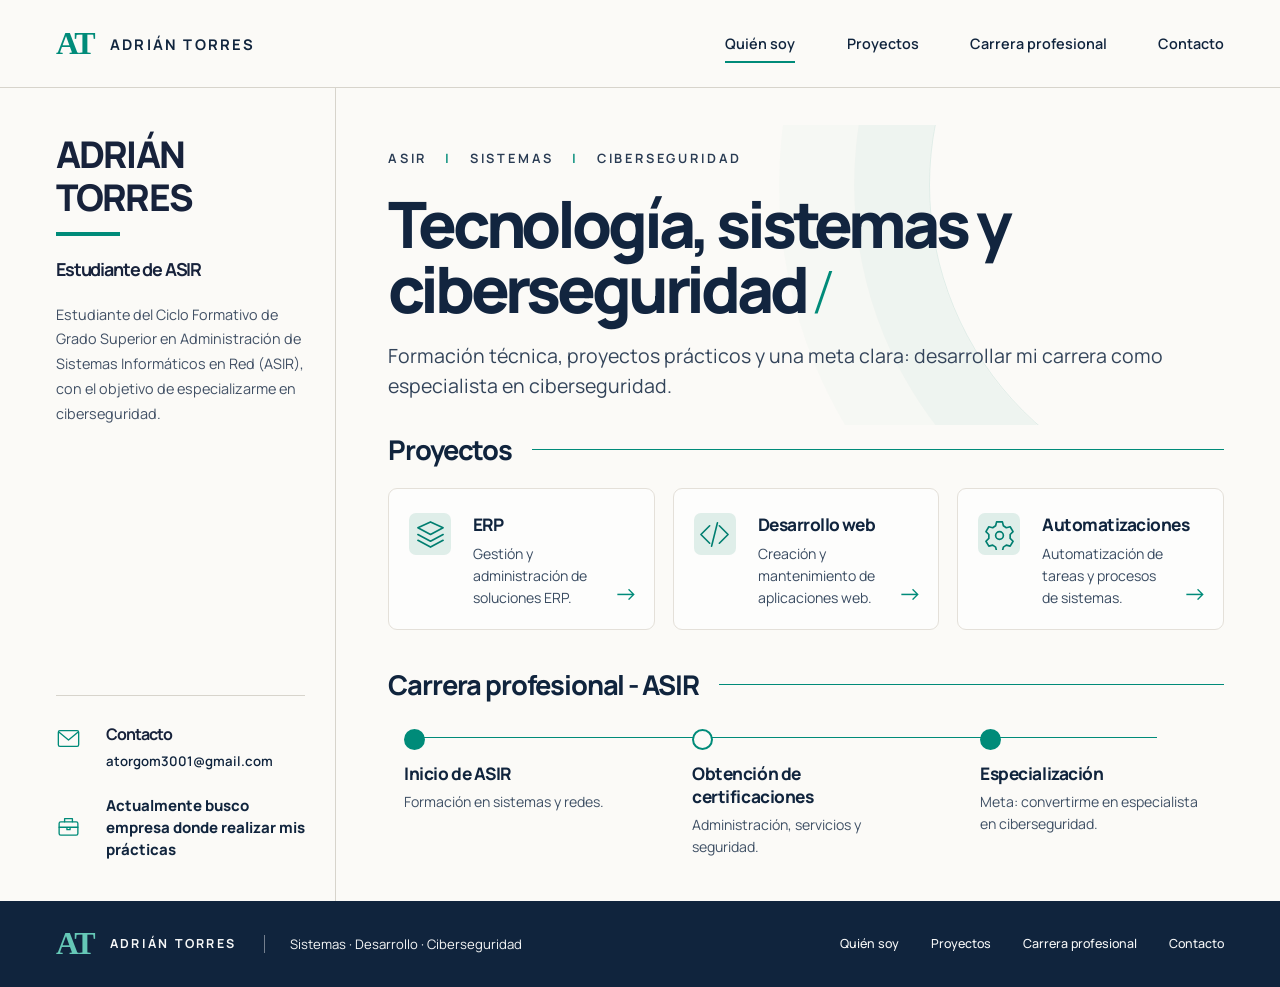
==== commit 2ecaab16: "Add files via upload" ====
--- a/index.html
+++ b/index.html
@@ -3,266 +3,123 @@
   <head>
     <meta charset="utf-8">
     <meta name="viewport" content="width=device-width, initial-scale=1">
-    <meta name="theme-color" content="#f5f7ff">
-    <script>
-      try {
-        const savedTheme = localStorage.getItem("portfolio-theme");
-        const savedLanguage = localStorage.getItem("portfolio-language");
-        const savedMotion = localStorage.getItem("portfolio-motion");
-        document.documentElement.dataset.theme = savedTheme === "dark" ? "dark" : "light";
-        document.documentElement.dataset.animations = savedMotion === "off" ? "off" : "on";
-        document.documentElement.lang = savedLanguage === "en" ? "en" : "es";
-      } catch (_) {
-        document.documentElement.dataset.theme = "light";
-        document.documentElement.dataset.animations = "on";
-      }
-    </script>
-    <meta name="description" content="Portfolio de Adrián Torres, estudiante de Administración de Sistemas Informáticos en Red con interés en ciberseguridad.">
+    <meta name="theme-color" content="#fbfaf7">
+    <meta name="description" content="Portfolio de Adrián Torres, estudiante de ASIR con el objetivo de especializarse en ciberseguridad.">
     <meta property="og:type" content="website">
     <meta property="og:title" content="Adrián Torres — Sistemas y ciberseguridad">
-    <meta property="og:description" content="Formación, proyectos y trayectoria de Adrián Torres.">
+    <meta property="og:description" content="Portfolio, proyectos y carrera profesional de Adrián Torres.">
     <title>Adrián Torres — Sistemas y ciberseguridad</title>
     <link rel="icon" href="assets/favicon.svg" type="image/svg+xml">
+    <link rel="alternate" type="application/rss+xml" title="Portfolio de Adrián Torres (RSS)" href="rss.xml">
+    <link rel="alternate" type="application/atom+xml" title="Portfolio de Adrián Torres (Atom)" href="atom.xml">
     <link rel="preconnect" href="https://fonts.googleapis.com">
     <link rel="preconnect" href="https://fonts.gstatic.com" crossorigin>
-    <link href="https://fonts.googleapis.com/css2?family=Manrope:wght@400;500;600;700;800&family=Space+Grotesk:wght@400;500;600;700&display=swap" rel="stylesheet">
+    <link href="https://fonts.googleapis.com/css2?family=Manrope:wght@400;500;600;700;800&display=swap" rel="stylesheet">
     <link rel="stylesheet" href="css/styles.css">
-    <link rel="alternate" type="application/rss+xml" title="Portfolio de Adrián Torres (RSS)" href="rss.xml">
-    <link rel="alternate" type="application/atom+xml" title="Portfolio de Adrián Torres (Atom)" href="atom.xml">
-    <script src="js/main.js" defer></script>
+    <link rel="stylesheet" href="css/v1-4.css">
   </head>
-
-  <body>
+  <body class="portfolio-v14">
     <a class="skip-link" href="#contenido">Saltar al contenido</a>
-
-    <header class="site-header" id="inicio">
-      <div class="container nav-shell">
-        <a class="brand" href="#inicio" aria-label="Adrián Torres, inicio">
-          <span class="brand-mark" aria-hidden="true">AT</span>
-          <span class="brand-name">ADRIÁN TORRES<span class="brand-period">.</span></span>
-        </a>
-
-        <button class="menu-toggle" type="button" aria-expanded="false" aria-controls="primary-navigation">
-          <span class="menu-toggle-label">Menú</span>
-          <span class="menu-icon" aria-hidden="true"><span></span><span></span></span>
-        </button>
-
-        <nav class="nav-links" id="primary-navigation" aria-label="Navegación principal">
+    <header class="v14-topbar" id="inicio">
+      <div class="v14-topbar-inner">
+        <a class="v14-brand" href="#inicio" aria-label="Adrián Torres, inicio"><span class="v14-brand-mark">AT</span><span>ADRIÁN TORRES</span></a>
+        <details class="v14-menu">
+          <summary aria-label="Abrir menú">Menú <span aria-hidden="true">☰</span></summary>
+          <nav class="v14-nav" aria-label="Navegación principal">
+            <a href="#perfil">Quién soy</a>
+            <a href="#proyectos">Proyectos</a>
+            <a href="#trayectoria">Carrera profesional</a>
+            <a href="#contacto">Contacto</a>
+          </nav>
+        </details>
+        <nav class="v14-nav v14-nav-desktop" aria-label="Navegación principal">
           <a href="#perfil">Quién soy</a>
           <a href="#proyectos">Proyectos</a>
-          <a href="#formacion">Carrera profesional</a>
-          <a href="curriculum.html">Currículum</a>
-          <a class="nav-cta" href="#contacto">Contacto <span aria-hidden="true">↗</span></a>
-          <details class="preferences">
-            <summary><span class="preferences-symbol" aria-hidden="true">◐</span><span>Ajustes</span></summary>
-            <div class="preferences-panel">
-              <fieldset class="preference-group">
-                <legend>Idioma</legend>
-                <div class="preference-options"><button type="button" data-language-choice="es" aria-pressed="true">ES</button><button type="button" data-language-choice="en" aria-pressed="false">EN</button></div>
-              </fieldset>
-              <fieldset class="preference-group">
-                <legend>Aspecto</legend>
-                <div class="preference-options"><button type="button" data-theme-choice="light" aria-pressed="true">Claro</button><button type="button" data-theme-choice="dark" aria-pressed="false">Oscuro</button></div>
-              </fieldset>
-              <fieldset class="preference-group">
-                <legend>Movimiento</legend>
-                <button class="motion-toggle" type="button" data-motion-toggle aria-pressed="true"><span class="motion-indicator" aria-hidden="true"></span><span data-motion-label>Animaciones: activadas</span></button>
-              </fieldset>
-            </div>
-          </details>
+          <a href="#trayectoria">Carrera profesional</a>
+          <a href="#contacto">Contacto</a>
         </nav>
       </div>
     </header>
 
-    <main id="contenido">
-      <section class="hero" aria-labelledby="hero-title">
-        <div class="hero-grid container">
-          <div class="hero-copy">
-            <p class="eyebrow"><span class="status-dot" aria-hidden="true"></span> ASIR · Córdoba, España <span class="eyebrow-divider">/</span> En formación</p>
-            <h1 id="hero-title">Entender los sistemas.<br><span class="highlight">Aprender a protegerlos.</span></h1>
-            <p class="hero-intro">
-              Soy <strong>Adrián Torres</strong>, estudiante de ASIR y futuro especialista en ciberseguridad.
-              Me apasionan los ordenadores, la programación y la seguridad informática.
-            </p>
-            <div class="hero-actions">
-              <a class="button button-primary" href="#proyectos">Explorar proyectos <span aria-hidden="true">↓</span></a>
-              <a class="button button-outline" href="curriculum.html">Ver currículum <span aria-hidden="true">↗</span></a>
-            </div>
-            <p class="hero-note"><span aria-hidden="true">//</span> Busco prácticas y oportunidades laborales iniciales.</p>
+    <div class="v14-layout">
+      <aside class="v14-sidebar" aria-label="Perfil y contacto">
+        <section class="v14-sidebar-profile" id="perfil">
+          <h1>ADRIÁN<br>TORRES</h1>
+          <span class="v14-accent-line" aria-hidden="true"></span>
+          <h2>Estudiante de ASIR</h2>
+          <p>Estudiante del Ciclo Formativo de Grado Superior en Administración de Sistemas Informáticos en Red (ASIR), con el objetivo de especializarme en ciberseguridad.</p>
+        </section>
+        <section class="v14-sidebar-contact" id="contacto" aria-label="Contacto y disponibilidad">
+          <div class="v14-contact-row">
+            <span class="v14-line-icon" aria-hidden="true"><svg viewBox="0 0 32 32"><rect x="3" y="6" width="26" height="20" rx="2"/><path d="m4 8 12 10L28 8"/></svg></span>
+            <div><h2>Contacto</h2><a href="mailto:atorgom3001@gmail.com">atorgom3001@gmail.com</a></div>
           </div>
+          <div class="v14-contact-row v14-availability">
+            <span class="v14-line-icon" aria-hidden="true"><svg viewBox="0 0 32 32"><rect x="4" y="10" width="24" height="17" rx="2"/><path d="M11 10V6h10v4M4 17h24M14 17v3h4v-3"/></svg></span>
+            <p>Actualmente busco empresa donde realizar mis prácticas</p>
+          </div>
+        </section>
+      </aside>
 
-          <div class="hero-visual" aria-label="Panel de perfil de Adrián Torres">
-            <div class="visual-grid" aria-hidden="true"></div>
-            <div class="scan-line" aria-hidden="true"></div>
-            <div class="terminal-card">
-              <div class="terminal-topbar">
-                <span class="terminal-lights" aria-hidden="true"><i></i><i></i><i></i></span>
-                <span>perfil_adrian.json</span>
-                <span class="terminal-lock" aria-hidden="true">●</span>
-              </div>
-              <div class="terminal-body" aria-label="Datos del perfil">
-                <p><span class="terminal-prompt">$</span> whoami</p>
-                <p class="terminal-value">Adrián Torres</p>
-                <p><span class="terminal-prompt">$</span> formación</p>
-                <p class="terminal-value">ASIR <span class="terminal-comment">// en curso</span></p>
-                <p><span class="terminal-prompt">$</span> objetivo</p>
-                <p class="terminal-value">Especialista en ciberseguridad<span class="cursor" aria-hidden="true"></span></p>
-                <div class="terminal-divider"></div>
-                <div class="terminal-status"><span class="status-dot" aria-hidden="true"></span><span>STATUS: LEARNING_MODE</span><span class="terminal-version">v.01</span></div>
-              </div>
-            </div>
-            <div class="visual-coordinate" aria-hidden="true">37°53' N&nbsp;&nbsp; 4°46' W</div>
-            <div class="visual-orbit orbit-a" aria-hidden="true"></div>
-            <div class="visual-orbit orbit-b" aria-hidden="true"></div>
-          </div>
-        </div>
+      <main class="v14-main" id="contenido">
+        <section class="v14-hero" aria-labelledby="hero-title">
+          <p class="v14-kicker">ASIR <span>|</span> SISTEMAS <span>|</span> CIBERSEGURIDAD</p>
+          <h2 id="hero-title">Tecnología, sistemas y<br>ciberseguridad <span>/</span></h2>
+          <p class="v14-hero-copy">Formación técnica, proyectos prácticos y una meta clara: desarrollar mi carrera como especialista en ciberseguridad.</p>
+        </section>
 
-        <div class="hero-bottom container" aria-label="Áreas de interés">
-          <span class="hero-bottom-label">Entornos y enfoque</span>
-          <span>Linux</span><span class="separator" aria-hidden="true">/</span>
-          <span>Windows</span><span class="separator" aria-hidden="true">/</span>
-          <span>Cisco Packet Tracer</span><span class="separator" aria-hidden="true">/</span>
-          <span>Ciberseguridad</span>
-        </div>
-      </section>
-
-      <section class="section section-about" id="perfil" aria-labelledby="about-title">
-        <div class="container">
-          <div class="section-heading">
-            <p class="eyebrow"><span class="section-index">01</span> Quién soy</p>
-            <h2 id="about-title">¿Quién soy?</h2>
-          </div>
-          <div class="about-grid">
-            <div class="about-text">
-              <p class="lead-copy">
-                Soy Adrián, un chico apasionado por el mundo de los ordenadores, la programación y, sobre todo, la seguridad informática. Desde pequeño me ha despertado curiosidad todo lo relacionado con los ordenadores; con el paso del tiempo, esa curiosidad se ha convertido en una pasión que sigue acompañándome. Me considero una persona tranquila y amable, con muchas ganas de aprender e investigar nuevas ideas dentro del mundo de la informática.
-              </p>
-            </div>
-          </div>
-        </div>
-      </section>
-
-      <section class="section section-work" id="proyectos" aria-labelledby="projects-title">
-        <div class="container">
-          <div class="section-heading heading-inline">
-            <div><p class="eyebrow"><span class="section-index">02</span> Proyectos</p><h2 id="projects-title">Ideas en marcha<br><span class="muted-heading">y trabajo por compartir.</span></h2></div>
-            <p class="heading-aside">Proyectos en los que he trabajado y nuevas iniciativas en desarrollo.</p>
-          </div>
-
-          <div class="project-grid">
-            <article class="project-card project-template">
-              <div class="project-card-top"><span class="project-index">ERP</span><span class="project-state">EN DESARROLLO</span></div>
-              <div class="project-icon icon-code" aria-hidden="true">▣</div>
-              <p class="project-type">APLICACIÓN DE GESTIÓN</p>
-              <h3>Desarrollo de aplicación ERP</h3>
-              <p class="project-description">Desarrollo de una aplicación ERP para reunir y facilitar la gestión de procesos empresariales.</p>
-              <div class="project-details"><p><strong>Estado</strong><span>En desarrollo</span></p><p><strong>Disponibilidad</strong><span>Descarga próximamente</span></p></div>
-              <span class="project-link">Descarga próximamente <span aria-hidden="true">↗</span></span>
+        <section class="v14-projects" id="proyectos" aria-labelledby="projects-title">
+          <div class="v14-section-heading"><h2 id="projects-title">Proyectos</h2><span aria-hidden="true"></span></div>
+          <div class="v14-project-grid">
+            <article class="v14-project-card">
+              <span class="v14-project-icon" aria-hidden="true"><svg viewBox="0 0 32 32"><path d="m3 9 13-6 13 6-13 7L3 9Z M3 16l13 7 13-7M3 22l13 7 13-7"/></svg></span>
+              <div><h3>ERP</h3><p>Gestión y administración de soluciones ERP.</p></div>
+              <span class="v14-arrow" aria-hidden="true">→</span>
             </article>
-
-            <article class="project-card project-template">
-              <div class="project-card-top"><span class="project-index">WEB</span><span class="project-state">EN DESARROLLO</span></div>
-              <div class="project-icon icon-network" aria-hidden="true">⌘</div>
-              <p class="project-type">DISEÑO Y DESARROLLO WEB</p>
-              <h3>Desarrollo de página web</h3>
-              <p class="project-description">Creación de páginas web para presentar ideas, proyectos y servicios de forma clara y accesible.</p>
-              <div class="project-details"><p><strong>Ámbito</strong><span>Desarrollo web</span></p><p><strong>Estado</strong><span>En desarrollo</span></p></div>
+            <article class="v14-project-card">
+              <span class="v14-project-icon v14-code-icon" aria-hidden="true"><svg viewBox="0 0 32 32"><path d="m11 7-9 9 9 9M21 7l9 9-9 9M19 4l-6 24"/></svg></span>
+              <div><h3>Desarrollo web</h3><p>Creación y mantenimiento de aplicaciones web.</p></div>
+              <span class="v14-arrow" aria-hidden="true">→</span>
             </article>
-
-            <article class="project-card project-template">
-              <div class="project-card-top"><span class="project-index">AUTOMATIZACIÓN</span><span class="project-state">EN DESARROLLO</span></div>
-              <div class="project-icon" aria-hidden="true">↻</div>
-              <p class="project-type">AUTOMATIZACIÓN DE PROCESOS</p>
-              <h3>Desarrollo de automatizaciones</h3>
-              <p class="project-description">Diseño de automatizaciones para simplificar tareas repetitivas y mejorar procesos.</p>
-              <div class="project-details"><p><strong>Enfoque</strong><span>Empresas</span></p><p><strong>Estado</strong><span>En desarrollo</span></p></div>
-              <p class="project-secondary">Enfocado en empresas</p>
+            <article class="v14-project-card">
+              <span class="v14-project-icon v14-gear-icon" aria-hidden="true"><svg viewBox="0 0 32 32"><path d="M13 3h6l1 4 3 2 4-1 3 5-3 3v4l3 3-3 5-4-1-3 2-1 4h-6l-1-4-3-2-4 1-3-5 3-3v-4l-3-3 3-5 4 1 3-2 1-4Z"/><circle cx="16" cy="17" r="4"/></svg></span>
+              <div><h3>Automatizaciones</h3><p>Automatización de tareas y procesos de sistemas.</p></div>
+              <span class="v14-arrow" aria-hidden="true">→</span>
             </article>
           </div>
-          <p class="section-footnote"><span aria-hidden="true">+</span> Más proyectos próximamente.</p>
-        </div>
-      </section>
+        </section>
 
-      <section class="section section-experience" id="formacion" aria-labelledby="education-title">
-        <div class="container experience-grid">
-          <div class="experience-intro">
-            <p class="eyebrow"><span class="section-index">03</span> Carrera profesional</p>
-            <h2 id="education-title">Mi trayectoria<br><span class="muted-heading">y mi objetivo profesional.</span></h2>
-            <p>Actualmente curso ASIR, una base para alcanzar mi objetivo: convertirme en especialista en ciberseguridad.</p>
-          </div>
-          <div class="timeline">
-            <article class="timeline-item">
-              <div class="timeline-date">ACTUALIDAD · ASIR</div>
-              <div><h3>Administración de Sistemas Informáticos en Red (ASIR)</h3><p class="timeline-org">IES Medina Azahara <span>·</span> Córdoba, España</p><p>Estoy cursando ASIR para consolidar mis conocimientos de sistemas y redes y avanzar hacia mi objetivo profesional en ciberseguridad.</p></div>
+        <section class="v14-career" id="trayectoria" aria-labelledby="career-title">
+          <div class="v14-section-heading"><h2 id="career-title">Carrera profesional - ASIR</h2><span aria-hidden="true"></span></div>
+          <div class="v14-timeline">
+            <article class="v14-milestone">
+              <span class="v14-node" aria-hidden="true"></span>
+              <h3>Inicio de ASIR</h3>
+              <p>Formación en sistemas y redes.</p>
             </article>
-            <article class="timeline-item timeline-next">
-              <div class="timeline-date">SIGUIENTE OBJETIVO</div>
-              <div><h3>Especialización en ciberseguridad</h3><p class="timeline-org">Formación futura</p><p>Continuar mi recorrido con un curso de especialización en ciberseguridad.</p></div>
+            <article class="v14-milestone">
+              <span class="v14-node v14-node-open" aria-hidden="true"></span>
+              <h3>Obtención de certificaciones</h3>
+              <p>Administración, servicios y seguridad.</p>
+            </article>
+            <article class="v14-milestone">
+              <span class="v14-node" aria-hidden="true"></span>
+              <h3>Especialización</h3>
+              <p>Meta: convertirme en especialista en ciberseguridad.</p>
             </article>
           </div>
-          <section class="basic-resume" aria-labelledby="basic-resume-title">
-            <p class="eyebrow">Resumen profesional</p>
-            <h3 id="basic-resume-title">Currículum básico</h3>
-            <p><strong>Adrián Torres</strong> · Estudiante de ASIR · Objetivo: especialista en ciberseguridad.</p>
-            <p>Intereses: ordenadores, programación y seguridad informática. Perfil tranquilo, amable y con ganas de aprender e investigar.</p>
-            <h3 class="full-resume-title">Currículum completo y detallado</h3>
-            <a class="button button-primary cv-drive-button" href="#curriculum-drive" data-drive-placeholder aria-disabled="true">Ver currículum completo y detallado <span aria-hidden="true">↗</span></a>
-            <p class="resume-link-note">El enlace al documento de Drive se añadirá aquí.</p>
-          </section>
-        </div>
-      </section>
+        </section>
+      </main>
+    </div>
 
-      <section class="contact-section" id="contacto" aria-labelledby="contact-title">
-        <div class="container contact-card">
-          <p class="eyebrow"><span class="section-index">04</span> Contacto</p>
-          <h2 id="contact-title">¿Hablamos de<br><span>tecnología?</span></h2>
-          <p class="contact-copy">Busco oportunidades laborales y un lugar donde realizar las prácticas de ASIR. Me interesan los sistemas, las redes, el soporte técnico y la ciberseguridad.</p>
-          <div class="contact-actions">
-            <a class="button button-primary" href="mailto:atorgom3001@gmail.com?subject=Oportunidad%20profesional">atorgom3001@gmail.com <span aria-hidden="true">↗</span></a>
-            <a class="contact-secondary" href="curriculum.html">Consultar mi currículum <span aria-hidden="true">→</span></a>
-          </div>
-        </div>
-      </section>
-    </main>
-
-    <footer class="site-footer">
-      <div class="container footer-inner">
-        <a class="brand footer-brand" href="#inicio"><span class="brand-mark" aria-hidden="true">AT</span><span class="brand-name">ADRIÁN TORRES<span class="brand-period">.</span></span></a>
-        <p><span>ASIR · Córdoba, España</span><span>© <span id="current-year"></span> Adrián Torres</span></p>
-        <div class="footer-actions">
-          <nav class="footer-feeds" aria-label="Suscripciones RSS y Atom">
-            <a href="rss.xml">RSS</a><a href="atom.xml">Atom</a>
-          </nav>
-          <a class="back-top" href="#inicio">Inicio <span aria-hidden="true">↑</span></a>
-        </div>
+    <footer class="v14-footer">
+      <div class="v14-footer-inner">
+        <a class="v14-footer-brand" href="#inicio"><span class="v14-brand-mark">AT</span><span>ADRIÁN TORRES</span></a>
+        <span class="v14-footer-summary">Sistemas · Desarrollo · Ciberseguridad</span>
+        <nav aria-label="Navegación de pie de página">
+          <a href="#perfil">Quién soy</a><a href="#proyectos">Proyectos</a><a href="#trayectoria">Carrera profesional</a><a href="#contacto">Contacto</a>
+        </nav>
       </div>
     </footer>
-
-    <div class="assistant-widget" data-assistant-widget>
-      <button class="assistant-launcher" type="button" data-assistant-open aria-expanded="false" aria-controls="assistant-panel">
-        <span class="assistant-launcher-icon" aria-hidden="true">✳</span><span>Consulta mi portfolio</span>
-      </button>
-      <section class="assistant-panel" id="assistant-panel" data-assistant-panel aria-labelledby="assistant-title" hidden>
-        <header class="assistant-header">
-          <div><p class="assistant-overline"><span class="assistant-faq-dot" aria-hidden="true"></span> Respuestas del portfolio</p><h2 id="assistant-title">¿Qué quieres saber de Adrián?</h2></div>
-          <button class="assistant-close" type="button" data-assistant-close aria-label="Cerrar asistente">×</button>
-        </header>
-        <p class="assistant-scope">Respuestas fijas sobre Adrián y la información publicada en este portfolio.</p>
-        <div class="assistant-suggestions" data-assistant-suggestions aria-label="Preguntas frecuentes">
-          <button type="button" data-assistant-question-es="¿Qué conocimientos tiene Adrián?" data-assistant-question-en="What skills does Adrián have?">¿Qué conocimientos tiene?</button>
-          <button type="button" data-assistant-question-es="¿Qué oportunidades busca Adrián?" data-assistant-question-en="What opportunities is Adrián looking for?">¿Qué oportunidades busca?</button>
-          <button type="button" data-assistant-question-es="¿Qué proyectos aparecen en el portfolio?" data-assistant-question-en="What projects are in the portfolio?">¿Qué proyectos aparecen?</button>
-        </div>
-        <div class="assistant-messages" data-assistant-messages role="log" aria-live="polite" aria-relevant="additions">
-          <p class="assistant-welcome">Hola. Elige una pregunta o escribe un tema. Las respuestas se basan en la información publicada en este portfolio.</p>
-        </div>
-        <form class="assistant-form" data-assistant-form>
-          <label class="sr-only" for="assistant-question">Escribe una pregunta sobre Adrián</label>
-          <input id="assistant-question" name="question" type="text" maxlength="500" placeholder="Pregunta por formación, proyectos, conocimientos…" autocomplete="off" required>
-          <button type="submit" aria-label="Enviar pregunta">Enviar <span aria-hidden="true">↑</span></button>
-        </form>
-        <p class="assistant-privacy">Respuestas predefinidas · Tu pregunta no se envía a ningún servicio externo.</p>
-      </section>
-    </div>
   </body>
 </html>
--- a/css/v1-4.css
+++ b/css/v1-4.css
@@ -0,0 +1,128 @@
+:root { --v14-paper: #fbfaf7; --v14-ink: #10243d; --v14-accent: #008b79; --v14-accent-soft: #dfeee9; --v14-line: #d7d4cc; --v14-muted: #415065; }
+html { scroll-padding-top: 90px; }
+body.portfolio-v14 { min-width: 320px; background: var(--v14-paper); color: var(--v14-ink); font-family: "Manrope", "Segoe UI", sans-serif; }
+.portfolio-v14 h1, .portfolio-v14 h2, .portfolio-v14 h3, .portfolio-v14 p { margin-top: 0; }
+.v14-topbar { height: 88px; border-bottom: 1px solid var(--v14-line); background: var(--v14-paper); }
+.v14-topbar-inner { width: min(1480px, calc(100% - 112px)); height: 100%; margin: 0 auto; display: grid; grid-template-columns: 280px 1fr; align-items: center; }
+.v14-brand, .v14-footer-brand { display: inline-flex; align-items: center; gap: 17px; color: var(--v14-ink); font-size: .92rem; font-weight: 700; letter-spacing: .15em; text-decoration: none; }
+.v14-brand-mark { color: var(--v14-accent); font-family: Georgia, serif; font-size: 2rem; font-weight: 700; letter-spacing: -.08em; }
+.v14-nav { display: flex; align-items: center; justify-content: flex-end; gap: clamp(24px, 4vw, 58px); }
+.v14-nav a, .v14-footer nav a { position: relative; color: var(--v14-ink); font-size: .9rem; font-weight: 600; text-decoration: none; }
+.v14-nav a:first-child::after { position: absolute; right: 0; bottom: -10px; left: 0; height: 2px; background: var(--v14-accent); content: ""; }
+.v14-menu { display: none; }
+.v14-layout { width: min(1480px, calc(100% - 112px)); min-height: 760px; margin: 0 auto; display: grid; grid-template-columns: 280px minmax(0, 1fr); }
+.v14-sidebar { display: flex; flex-direction: column; justify-content: space-between; padding: 45px 30px 40px 0; border-right: 1px solid var(--v14-line); }
+.v14-monogram { margin-bottom: 12px; font-family: Georgia, serif; font-size: 2rem; font-weight: 700; letter-spacing: -.08em; }
+.v14-monogram span { margin-left: 5px; color: var(--v14-accent); }
+.v14-sidebar-profile h1 { margin-bottom: 14px; font-size: 2.3rem; font-weight: 800; letter-spacing: -.05em; line-height: 1.16; }
+.v14-accent-line { width: 64px; height: 4px; display: block; margin-bottom: 24px; background: var(--v14-accent); }
+.v14-sidebar-profile h2 { margin-bottom: 23px; font-size: 1.12rem; font-weight: 700; }
+.v14-sidebar-profile > p:last-child { margin: 0; color: var(--v14-muted); font-size: .9rem; line-height: 1.72; }
+.v14-sidebar-contact { padding-top: 30px; border-top: 1px solid var(--v14-line); }
+.v14-contact-row { display: grid; grid-template-columns: 36px 1fr; gap: 14px; align-items: start; margin-bottom: 24px; }
+.v14-line-icon { color: var(--v14-accent); font-size: 1.5rem; line-height: 1; }
+.v14-line-icon svg { width: 25px; height: 25px; fill: none; stroke: currentColor; stroke-width: 1.7; stroke-linecap: round; stroke-linejoin: round; }
+.v14-contact-row h2 { margin: 0 0 6px; font-size: 1rem; }
+.v14-contact-row a { color: var(--v14-ink); font-size: .83rem; font-weight: 600; text-decoration: none; overflow-wrap: anywhere; }
+.v14-contact-row a:hover { color: var(--v14-accent); }
+.v14-availability { align-items: center; margin-bottom: 0; }
+.v14-availability p { margin: 0; font-size: .94rem; font-weight: 750; line-height: 1.45; }
+.v14-main { min-width: 0; padding: 37px 0 43px 52px; }
+.v14-hero { position: relative; min-height: 300px; display: flex; flex-direction: column; justify-content: center; overflow: hidden; isolation: isolate; }
+.v14-hero::before { position: absolute; z-index: -1; top: -260px; right: -345px; width: 640px; height: 640px; border: 1px solid rgb(0 139 121 / 11%); border-radius: 50%; box-shadow: 0 0 0 75px rgb(0 139 121 / 3%), 0 0 0 150px rgb(0 139 121 / 2%); content: ""; }
+.v14-kicker { margin-bottom: 24px; color: #293b53; font-size: .8rem; font-weight: 650; letter-spacing: .22em; }
+.v14-kicker span { padding-inline: 12px; color: var(--v14-accent); }
+.v14-hero h2 { max-width: 950px; margin-bottom: 16px; color: #12253f; font-size: clamp(3.2rem, 5vw, 5rem); font-weight: 800; letter-spacing: -.065em; line-height: 1.02; }
+.v14-hero h2 span { color: var(--v14-accent); font-family: Georgia, serif; font-weight: 500; }
+.v14-hero-copy { max-width: 850px; margin: 0; color: #33445a; font-size: 1.22rem; line-height: 1.55; }
+.v14-projects { padding-top: 10px; }
+.v14-section-heading { display: grid; grid-template-columns: auto 1fr; gap: 20px; align-items: center; margin-bottom: 24px; }
+.v14-section-heading h2 { margin: 0; color: var(--v14-ink); font-size: 1.7rem; font-weight: 750; letter-spacing: -.04em; }
+.v14-section-heading > span { height: 1px; background: var(--v14-accent); }
+.v14-project-grid { display: grid; grid-template-columns: repeat(3, minmax(0, 1fr)); gap: 18px; }
+.v14-project-card { min-height: 140px; display: grid; grid-template-columns: 48px minmax(0, 1fr) 20px; align-items: start; gap: 16px; padding: 24px 20px 20px; border: 1px solid #e4e0d9; border-radius: 9px; background: rgb(255 255 255 / 68%); transition: transform .2s ease, box-shadow .2s ease, border-color .2s ease; }
+.v14-project-card:hover { transform: translateY(-3px); border-color: rgb(0 139 121 / 34%); box-shadow: 0 12px 28px rgb(16 36 61 / 7%); }
+.v14-project-icon { width: 42px; height: 42px; display: grid; place-items: center; border-radius: 7px; background: var(--v14-accent-soft); color: #007e70; font-size: 1.65rem; line-height: 1; }
+.v14-project-icon svg { width: 31px; height: 31px; fill: none; stroke: currentColor; stroke-width: 1.7; stroke-linecap: round; stroke-linejoin: round; }
+.v14-code-icon { font-family: Consolas, monospace; font-size: 1.15rem; font-weight: 700; }
+.v14-gear-icon { font-size: 1.8rem; }
+.v14-project-card h3 { margin: 0 0 7px; color: var(--v14-ink); font-size: 1.08rem; font-weight: 750; letter-spacing: -.03em; }
+.v14-project-card p { margin: 0; color: #394b61; font-size: .88rem; line-height: 1.55; }
+.v14-arrow { align-self: end; color: var(--v14-accent); font-size: 1.5rem; }
+.v14-career { padding-top: 40px; }
+.v14-career .v14-section-heading { margin-bottom: 38px; }
+.v14-career .v14-section-heading h2 { white-space: nowrap; }
+.v14-timeline { position: relative; display: grid; grid-template-columns: repeat(3, minmax(0, 1fr)); gap: 28px; padding-top: 25px; }
+.v14-timeline::before { position: absolute; top: 0; right: 8%; left: 2%; height: 1px; background: var(--v14-accent); content: ""; }
+.v14-milestone { position: relative; padding: 0 16px; }
+.v14-node { position: absolute; top: -33px; left: 16px; width: 21px; height: 21px; border: 2px solid var(--v14-accent); border-radius: 50%; background: var(--v14-accent); }
+.v14-node-open { background: var(--v14-paper); }
+.v14-milestone h3 { margin-bottom: 6px; color: var(--v14-ink); font-size: 1.08rem; font-weight: 750; letter-spacing: -.025em; }
+.v14-milestone p { margin: 0; color: #3f5065; font-size: .88rem; line-height: 1.55; }
+.v14-footer { min-height: 86px; background: #10243d; color: #f6f7f7; }
+.v14-footer-inner { width: min(1480px, calc(100% - 112px)); min-height: inherit; margin: 0 auto; display: flex; align-items: center; gap: 28px; }
+.v14-footer-brand { color: #f6f7f7; font-size: .78rem; letter-spacing: .18em; }
+.v14-footer-brand .v14-brand-mark { color: #65c8b7; }
+.v14-footer-summary { padding-left: 25px; border-left: 1px solid rgb(255 255 255 / 42%); font-size: .82rem; }
+.v14-footer nav { display: flex; gap: clamp(16px, 2.5vw, 38px); margin-left: auto; }
+.v14-footer nav a { color: #f6f7f7; font-size: .78rem; font-weight: 500; }
+.v14-footer nav a:hover { color: #65c8b7; }
+@media (max-width: 1100px) {
+  .v14-topbar-inner, .v14-layout, .v14-footer-inner { width: min(100% - 56px, 1480px); }
+  .v14-topbar-inner, .v14-layout { grid-template-columns: 240px minmax(0, 1fr); }
+  .v14-project-grid { gap: 11px; }
+  .v14-project-card { grid-template-columns: 38px minmax(0, 1fr); gap: 12px; padding: 20px 15px; }
+  .v14-arrow { display: none; }
+  .v14-main { padding-left: 36px; }
+  .v14-footer-summary { display: none; }
+}
+@media (max-width: 760px) {
+  .v14-topbar { height: 70px; }
+  .v14-topbar-inner { width: calc(100% - 36px); display: flex; justify-content: space-between; }
+  .v14-brand { font-size: .73rem; }
+  .v14-brand-mark { font-size: 1.75rem; }
+  .v14-nav-desktop { display: none; }
+  .v14-menu { position: relative; display: block; }
+  .v14-menu summary { display: flex; align-items: center; gap: 8px; cursor: pointer; color: var(--v14-ink); font-size: .85rem; font-weight: 700; list-style: none; }
+  .v14-menu summary::-webkit-details-marker { display: none; }
+  .v14-menu[open] .v14-nav { position: absolute; z-index: 5; top: 36px; right: 0; min-width: 230px; display: grid; gap: 0; padding: 8px 16px; border: 1px solid var(--v14-line); background: var(--v14-paper); box-shadow: 0 14px 24px rgb(16 36 61 / 10%); }
+  .v14-menu[open] .v14-nav a { padding: 12px 0; }
+  .v14-menu[open] .v14-nav a:first-child::after { display: none; }
+  .v14-layout { width: calc(100% - 36px); min-height: 0; grid-template-columns: 1fr; }
+  .v14-sidebar { padding: 26px 0 22px; border-right: 0; border-bottom: 1px solid var(--v14-line); }
+  .v14-monogram { display: none; }
+  .v14-sidebar-profile h1 { margin-bottom: 7px; font-size: 1.55rem; }
+  .v14-sidebar-profile h1 br { display: none; }
+  .v14-accent-line { margin-bottom: 14px; }
+  .v14-sidebar-profile h2 { margin-bottom: 8px; font-size: 1rem; }
+  .v14-sidebar-profile > p:last-child { max-width: 600px; font-size: .84rem; }
+  .v14-sidebar-contact { display: grid; grid-template-columns: 1fr 1.15fr; gap: 18px; margin-top: 20px; padding-top: 17px; }
+  .v14-contact-row { gap: 9px; margin: 0; }
+  .v14-contact-row a { font-size: .75rem; }
+  .v14-availability p { font-size: .82rem; }
+  .v14-line-icon { font-size: 1.2rem; }
+  .v14-main { padding: 28px 0 36px; }
+  .v14-hero { min-height: 0; padding: 18px 0 28px; }
+  .v14-kicker { margin-bottom: 16px; font-size: .67rem; letter-spacing: .13em; }
+  .v14-kicker span { padding-inline: 5px; }
+  .v14-hero h2 { font-size: clamp(2.3rem, 9.5vw, 4rem); }
+  .v14-hero-copy { font-size: 1rem; }
+  .v14-project-grid { grid-template-columns: 1fr; gap: 11px; }
+  .v14-project-card { min-height: 108px; grid-template-columns: 42px minmax(0, 1fr) 20px; padding: 17px; }
+  .v14-arrow { display: block; }
+  .v14-section-heading { gap: 12px; margin-bottom: 18px; }
+  .v14-section-heading h2 { font-size: 1.35rem; }
+  .v14-career { padding-top: 32px; }
+  .v14-career .v14-section-heading { margin-bottom: 22px; }
+  .v14-career .v14-section-heading h2 { white-space: normal; }
+  .v14-timeline { grid-template-columns: 1fr; gap: 0; padding: 0 0 0 26px; }
+  .v14-timeline::before { top: 8px; bottom: 14px; left: 8px; width: 1px; height: auto; }
+  .v14-milestone { padding: 0 0 23px; }
+  .v14-node { top: 3px; left: -25px; width: 17px; height: 17px; }
+  .v14-milestone h3 { font-size: 1rem; }
+  .v14-milestone p { font-size: .83rem; }
+  .v14-footer { padding: 22px 18px; }
+  .v14-footer-inner { width: 100%; display: grid; gap: 18px; }
+  .v14-footer nav { flex-wrap: wrap; justify-content: flex-start; gap: 13px 20px; margin-left: 0; }
+}
+@media (prefers-reduced-motion: reduce) { .v14-project-card { transition: none; } }
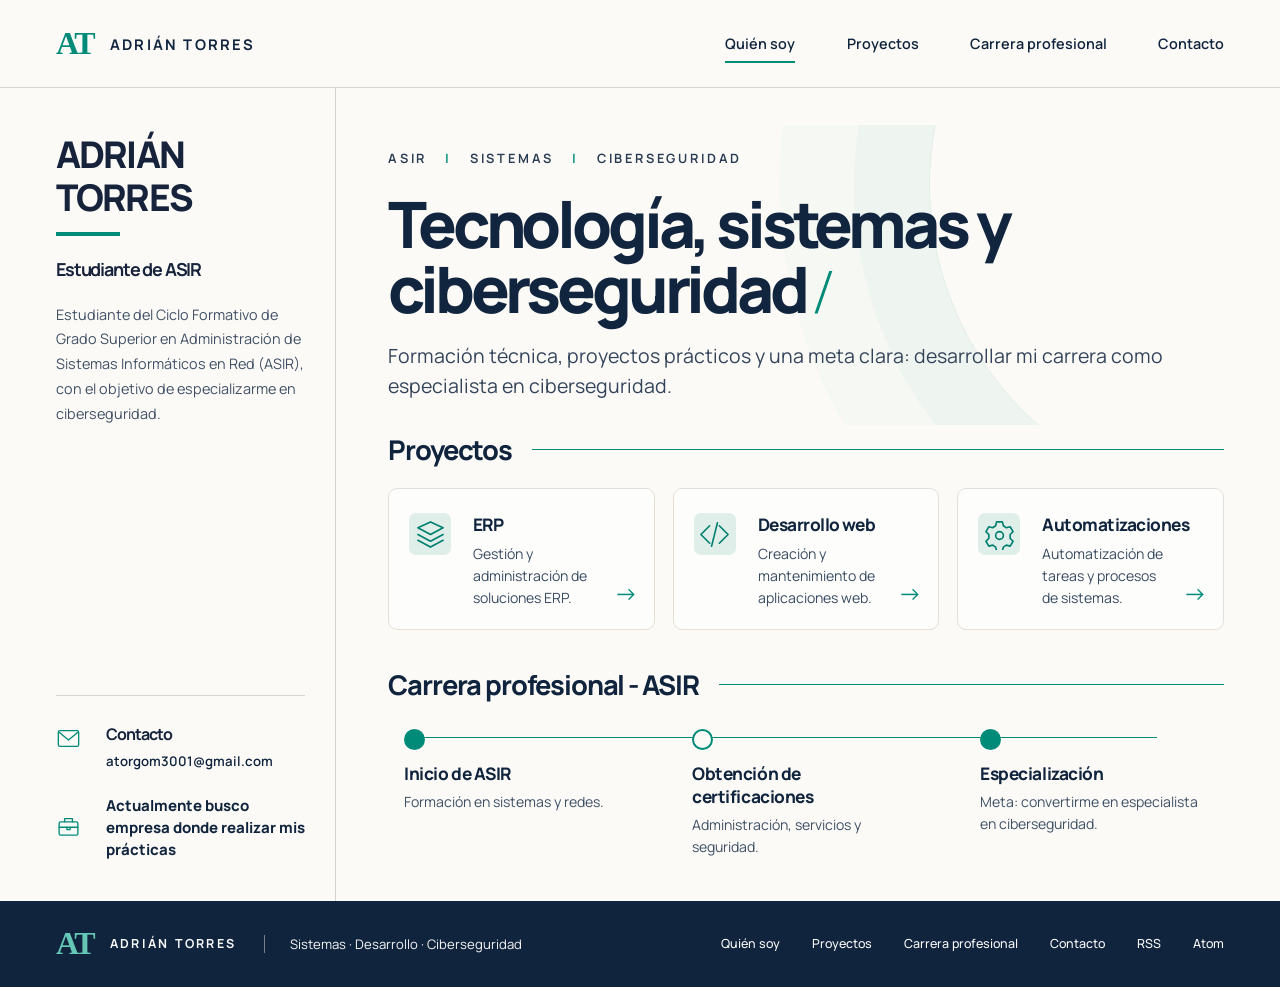
==== commit 987fc60c: "Add files via upload" ====
--- a/index.html
+++ b/index.html
@@ -116,8 +116,9 @@
       <div class="v14-footer-inner">
         <a class="v14-footer-brand" href="#inicio"><span class="v14-brand-mark">AT</span><span>ADRIÁN TORRES</span></a>
         <span class="v14-footer-summary">Sistemas · Desarrollo · Ciberseguridad</span>
-        <nav aria-label="Navegación de pie de página">
+        <nav aria-label="Navegación y suscripciones de pie de página">
           <a href="#perfil">Quién soy</a><a href="#proyectos">Proyectos</a><a href="#trayectoria">Carrera profesional</a><a href="#contacto">Contacto</a>
+          <a href="rss.xml">RSS</a><a href="atom.xml">Atom</a>
         </nav>
       </div>
     </footer>
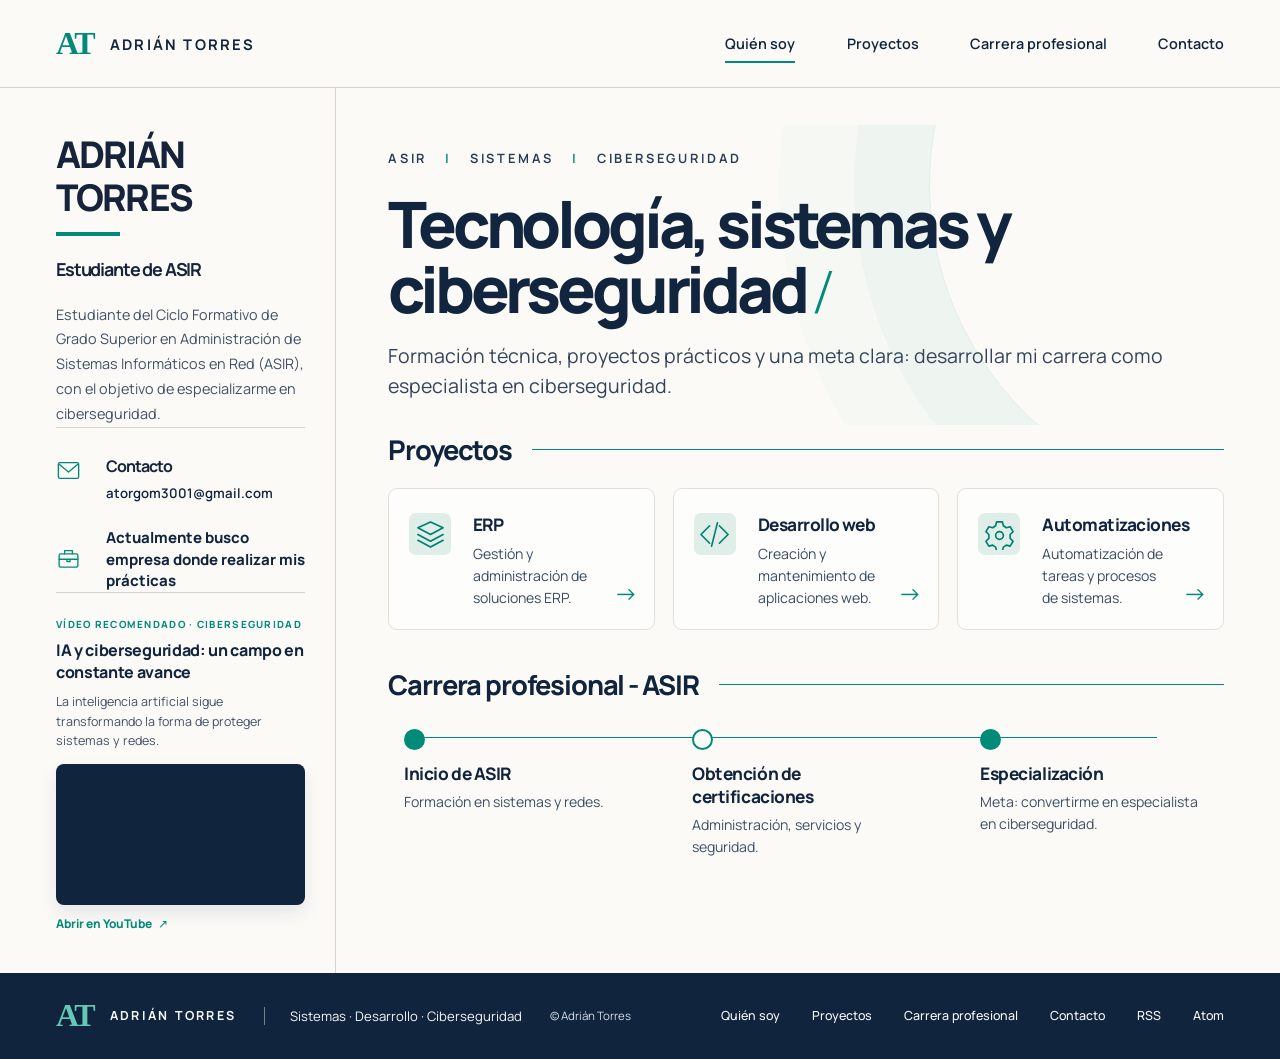
==== commit a5a92c70: "Add files via upload" ====
--- a/index.html
+++ b/index.html
@@ -59,6 +59,23 @@
             <p>Actualmente busco empresa donde realizar mis prácticas</p>
           </div>
         </section>
+        <section class="v14-sidebar-video" id="video-ia" aria-labelledby="v14-sidebar-video-title">
+          <p class="v14-sidebar-video-kicker">Vídeo recomendado · Ciberseguridad</p>
+          <h2 id="v14-sidebar-video-title">IA y ciberseguridad: un campo en constante avance</h2>
+          <p>La inteligencia artificial sigue transformando la forma de proteger sistemas y redes.</p>
+          <div class="v14-video-frame">
+            <iframe
+              src="https://www.youtube-nocookie.com/embed/Z67dvIGbYhg"
+              title="Vídeo sobre inteligencia artificial y ciberseguridad"
+              loading="lazy"
+              referrerpolicy="strict-origin-when-cross-origin"
+              allow="accelerometer; autoplay; clipboard-write; encrypted-media; gyroscope; picture-in-picture; web-share"
+              allowfullscreen></iframe>
+          </div>
+          <a class="v14-video-link" href="https://youtu.be/Z67dvIGbYhg" target="_blank" rel="noopener noreferrer">
+            Abrir en YouTube <span aria-hidden="true">↗</span>
+          </a>
+        </section>
       </aside>
 
       <main class="v14-main" id="contenido">
@@ -116,6 +133,7 @@
       <div class="v14-footer-inner">
         <a class="v14-footer-brand" href="#inicio"><span class="v14-brand-mark">AT</span><span>ADRIÁN TORRES</span></a>
         <span class="v14-footer-summary">Sistemas · Desarrollo · Ciberseguridad</span>
+        <span class="v14-footer-copyright">© Adrián Torres</span>
         <nav aria-label="Navegación y suscripciones de pie de página">
           <a href="#perfil">Quién soy</a><a href="#proyectos">Proyectos</a><a href="#trayectoria">Carrera profesional</a><a href="#contacto">Contacto</a>
           <a href="rss.xml">RSS</a><a href="atom.xml">Atom</a>
--- a/css/v1-4.css
+++ b/css/v1-4.css
@@ -126,3 +126,17 @@
   .v14-footer nav { flex-wrap: wrap; justify-content: flex-start; gap: 13px 20px; margin-left: 0; }
 }
 @media (prefers-reduced-motion: reduce) { .v14-project-card { transition: none; } }
+
+.v14-sidebar-video { padding-top: 24px; border-top: 1px solid var(--v14-line); }
+.v14-sidebar-video-kicker { margin: 0 0 9px; color: var(--v14-accent); font-size: .62rem; font-weight: 750; letter-spacing: .13em; text-transform: uppercase; }
+.v14-sidebar-video h2 { margin: 0 0 9px; color: var(--v14-ink); font-size: 1rem; font-weight: 750; letter-spacing: -.02em; line-height: 1.35; }
+.v14-sidebar-video > p:not(.v14-sidebar-video-kicker) { margin: 0 0 14px; color: var(--v14-muted); font-size: .78rem; line-height: 1.55; }
+.v14-video-frame { position: relative; aspect-ratio: 16 / 9; overflow: hidden; border-radius: 8px; background: #10243d; box-shadow: 0 8px 18px rgb(16 36 61 / 9%); }
+.v14-video-frame iframe { position: absolute; inset: 0; width: 100%; height: 100%; border: 0; }
+.v14-video-link { display: inline-flex; align-items: center; gap: 6px; margin-top: 10px; color: var(--v14-accent); font-size: .75rem; font-weight: 750; text-decoration: none; }
+.v14-video-link:hover { color: var(--v14-ink); }
+@media (max-width: 760px) {
+  .v14-sidebar-video { width: 100%; max-width: 500px; margin-top: 20px; padding-top: 16px; }
+}
+
+.v14-footer-copyright { color: #d5dfe8; font-size: .72rem; white-space: nowrap; }
